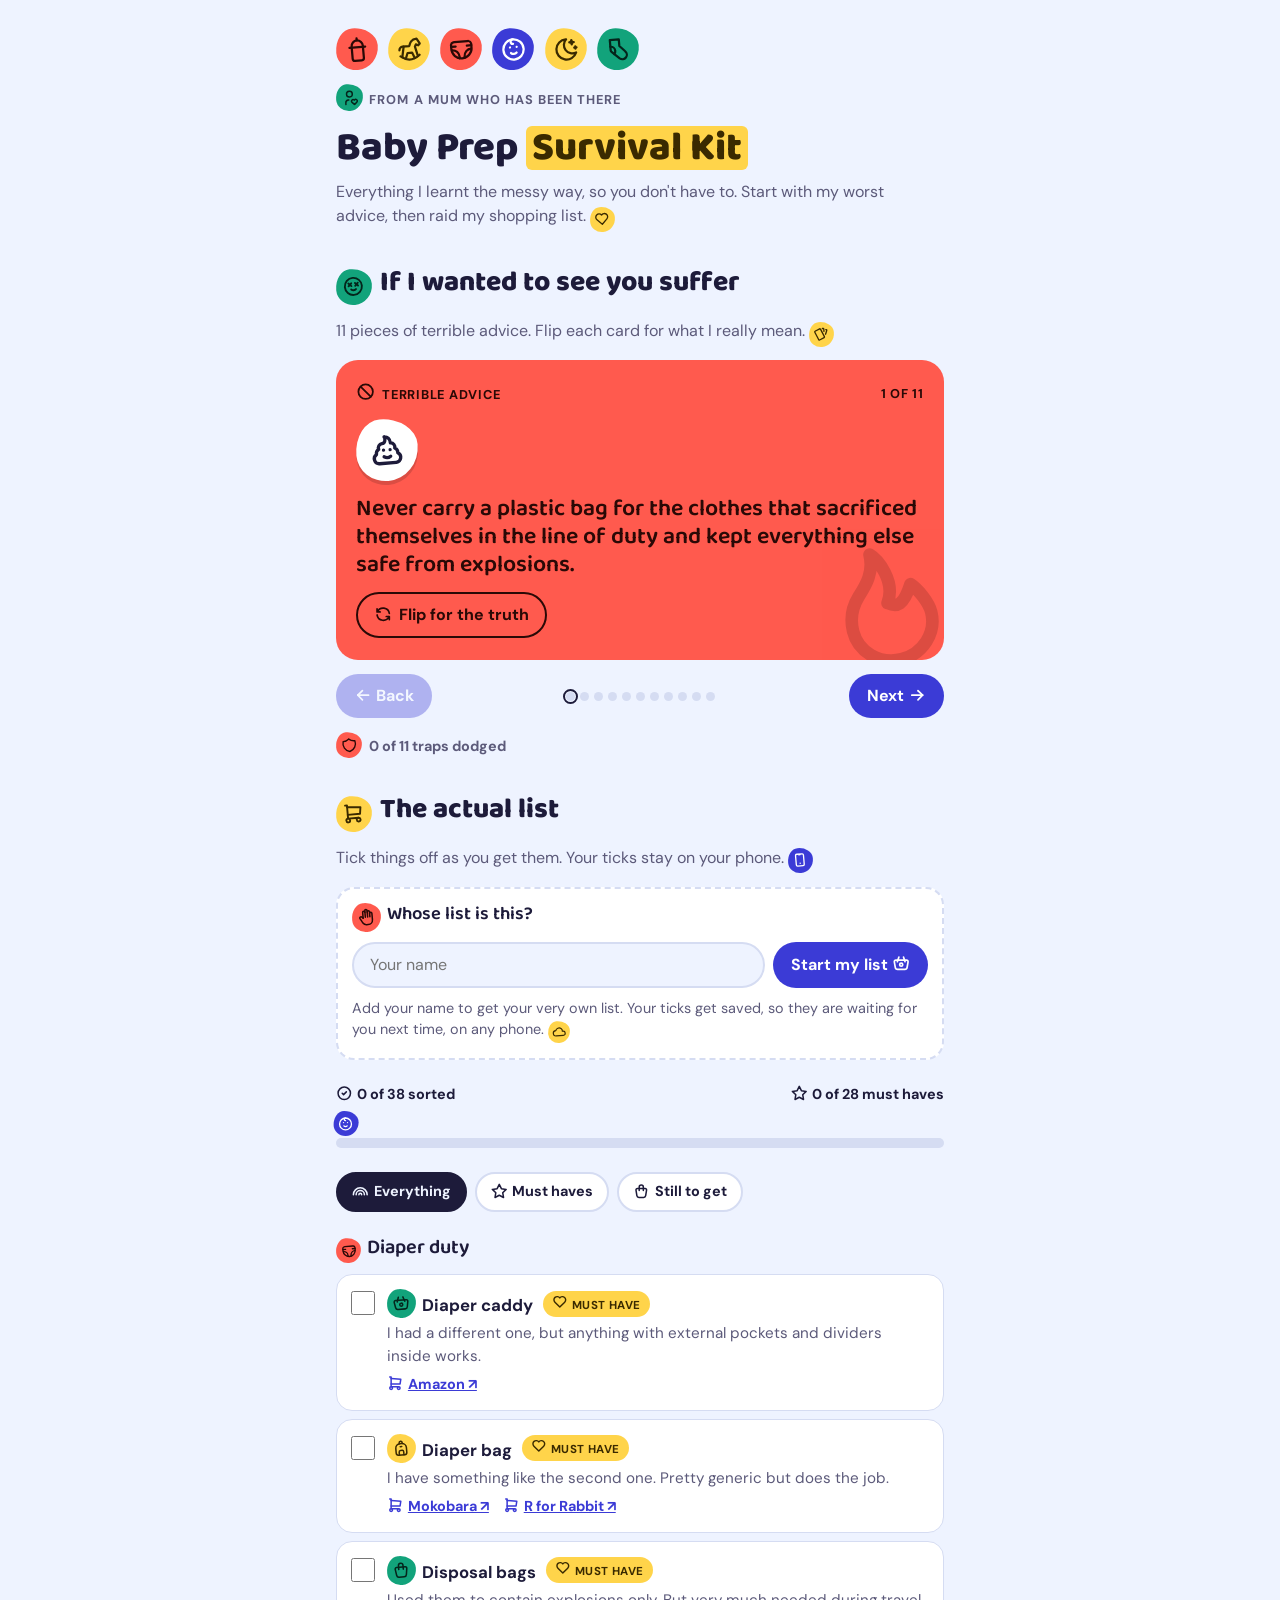
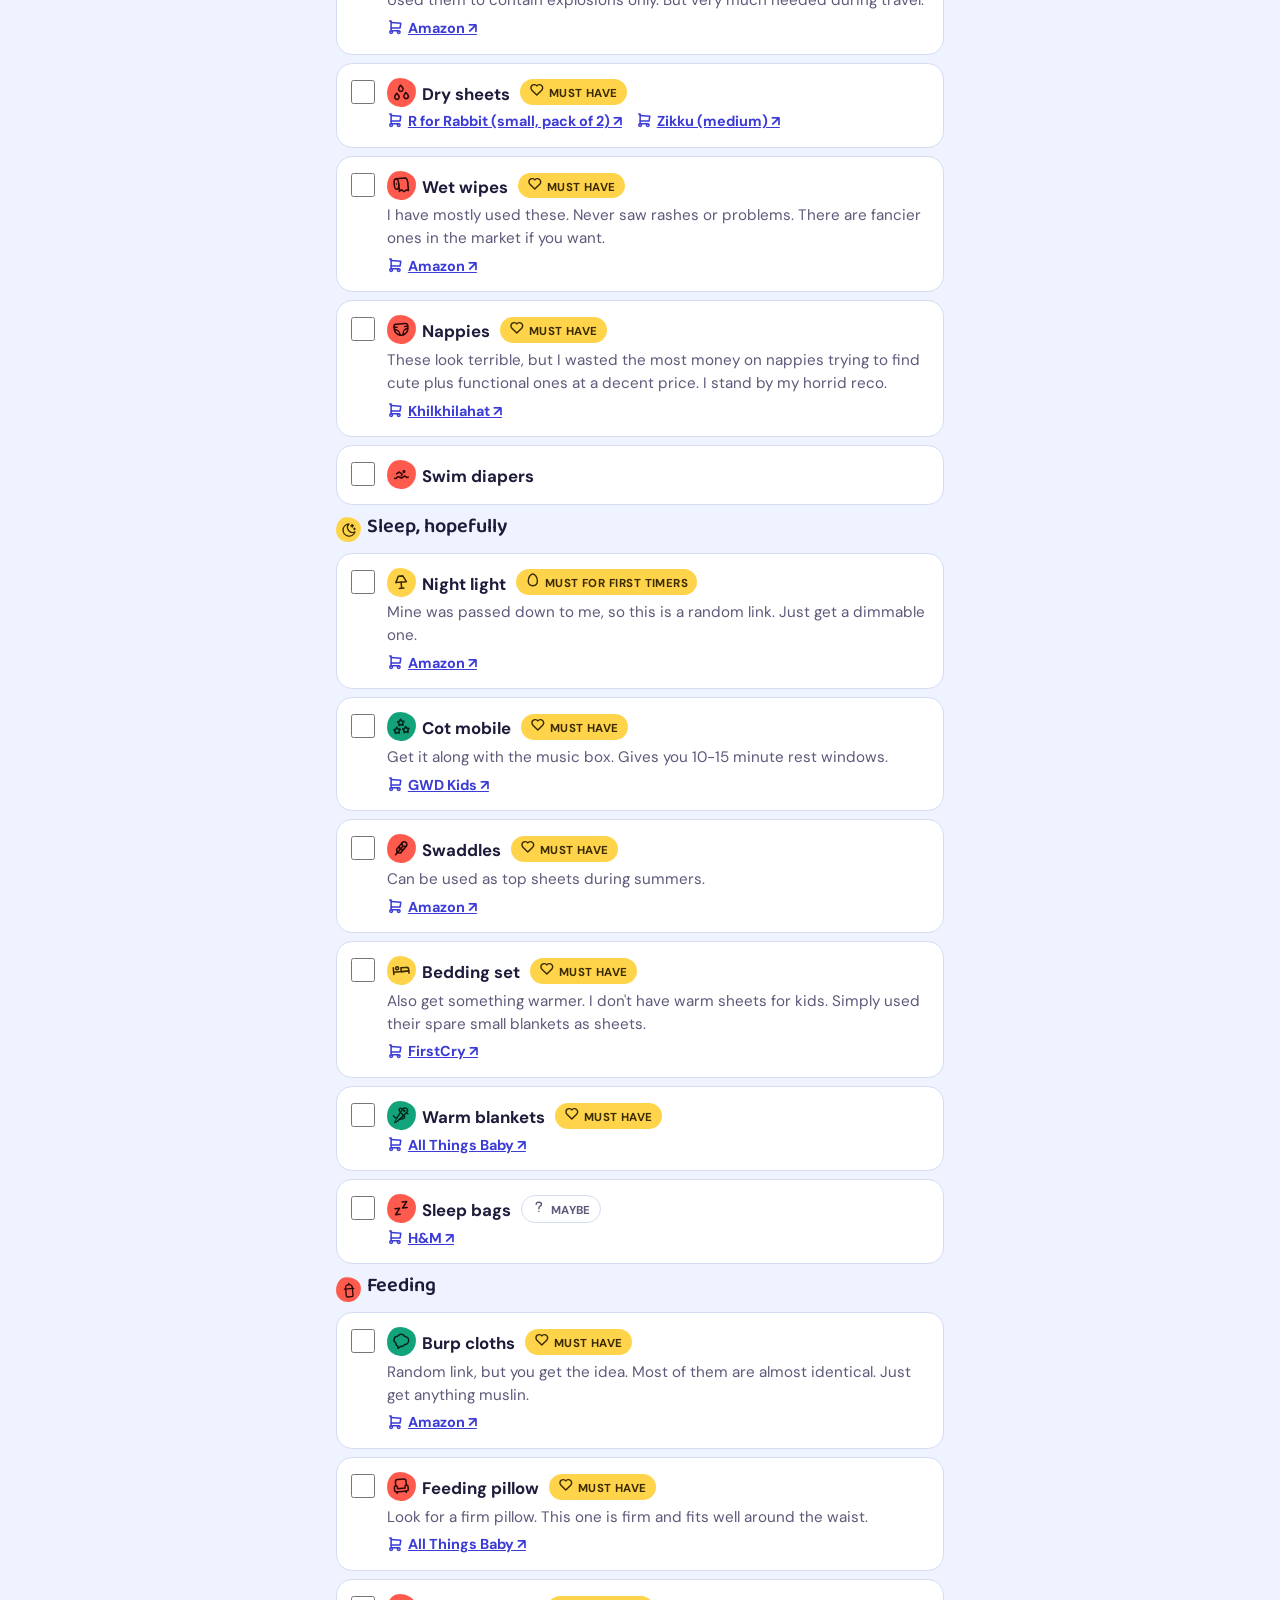
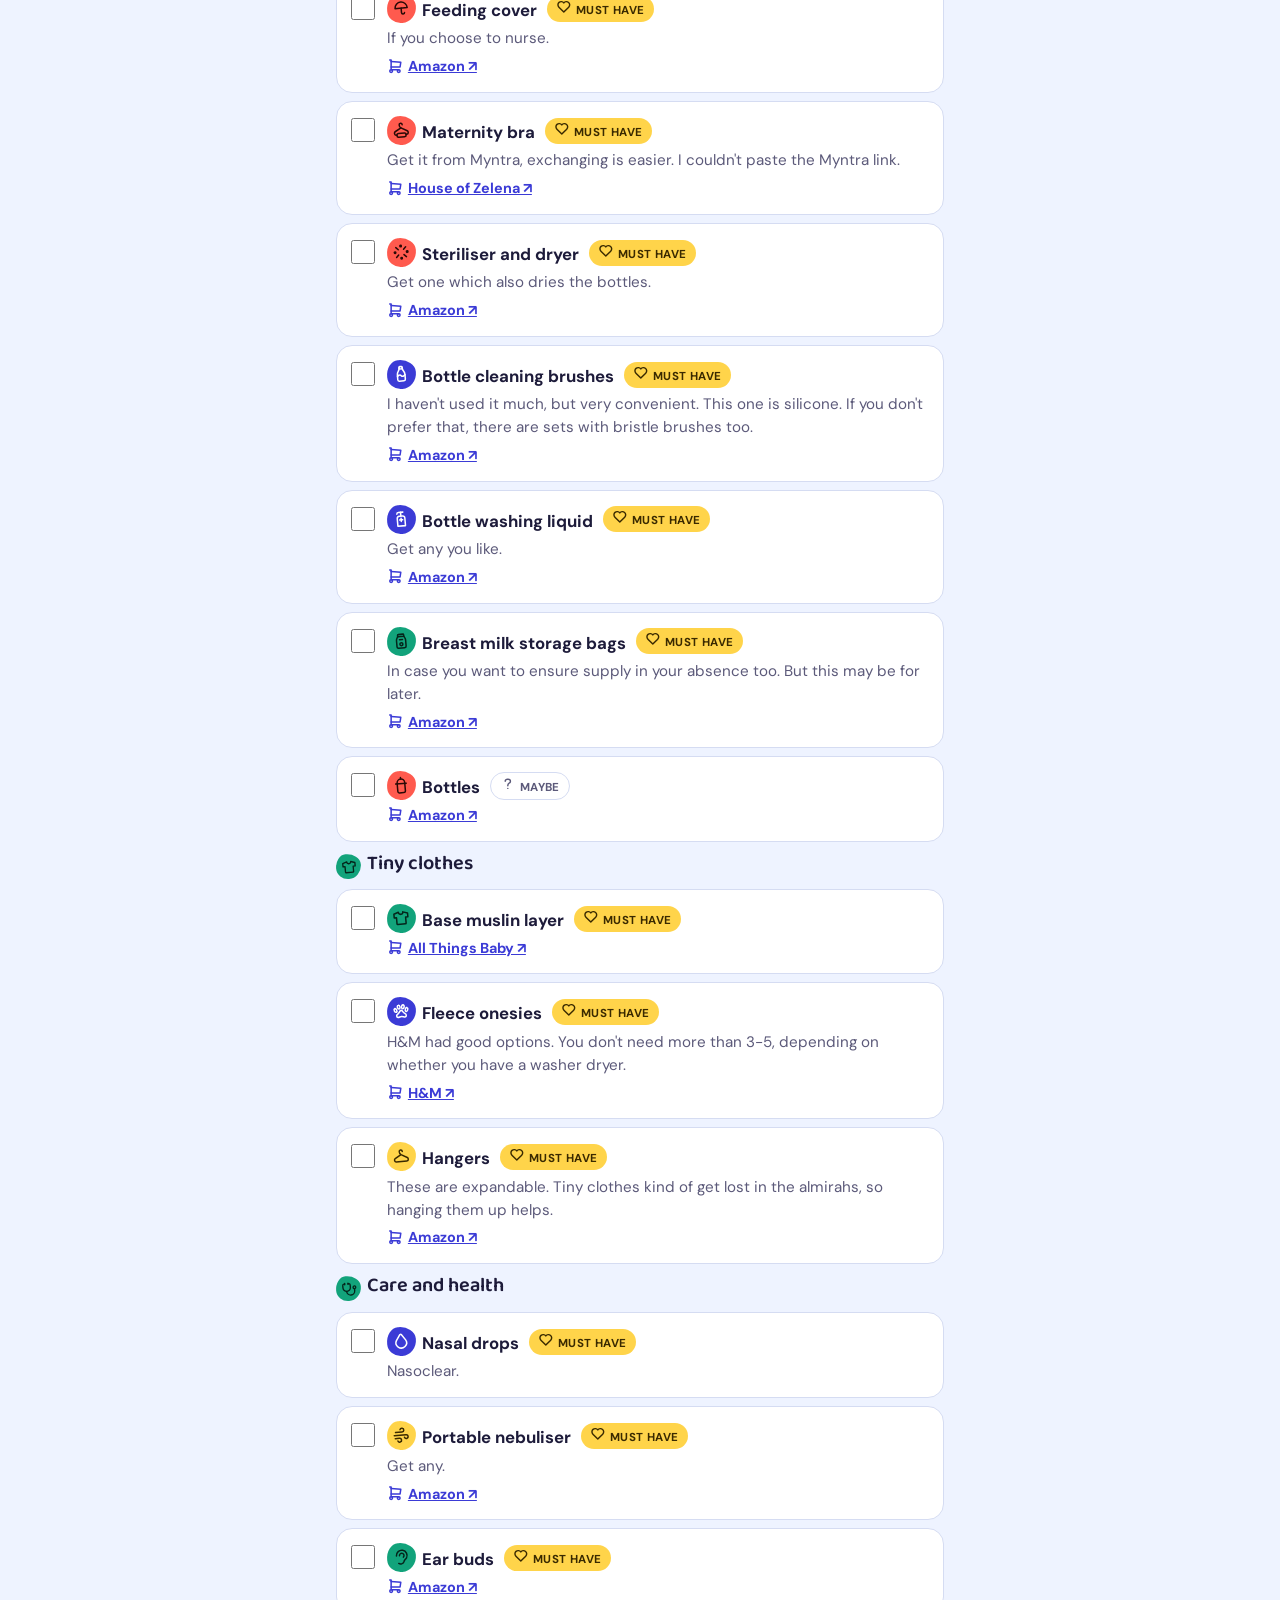
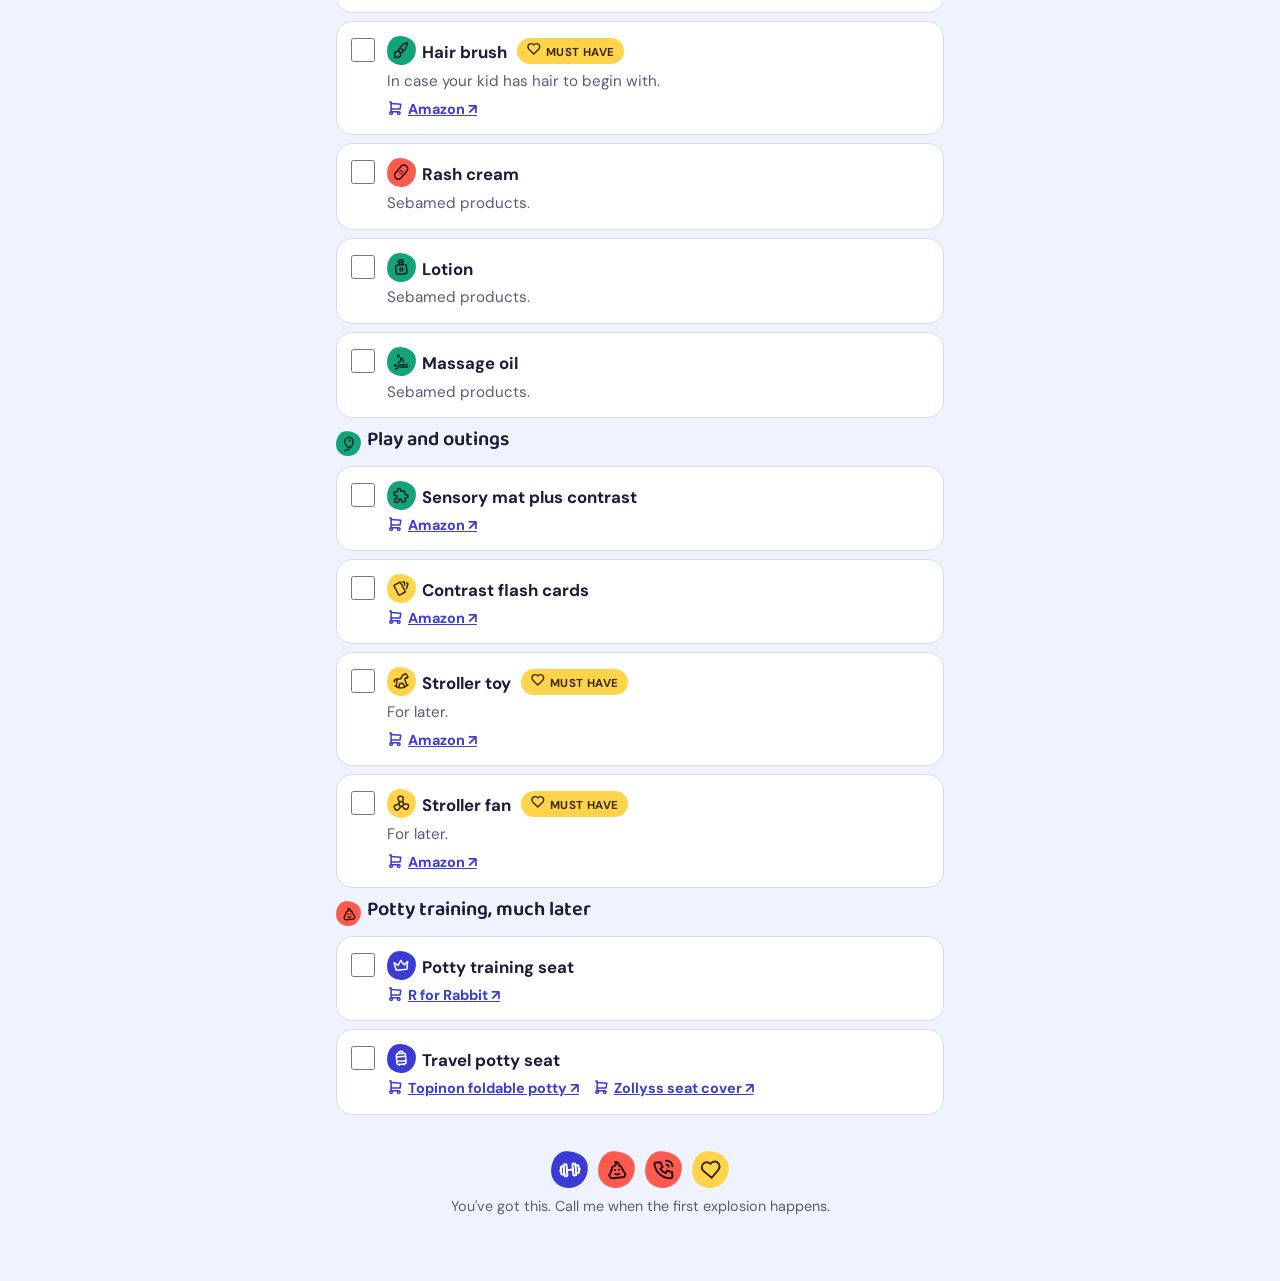
==== baby-prep/index.html @ 48b8cad4 "Baby Prep: swap emoji for small icon stickers Every emoji is now an inline SVG icon (Tabler Icons, M" ====
<!DOCTYPE html>
<html lang="en">
<head>
<!-- Google tag (gtag.js) -->
<script async src="https://www.googletagmanager.com/gtag/js?id=G-K71K5101R8"></script>
<script>
  window.dataLayer = window.dataLayer || [];
  function gtag(){dataLayer.push(arguments);}
  gtag('js', new Date());

  gtag('config', 'G-K71K5101R8');
</script>
<meta charset="utf-8">
<meta name="viewport" content="width=device-width, initial-scale=1">
<title>Baby Prep Survival Kit</title>
<meta name="description" content="Everything a mum learnt the messy way: 11 pieces of terrible advice to flip, and a tickable baby shopping list.">
<meta property="og:title" content="Baby Prep Survival Kit">
<meta property="og:description" content="Start with my worst advice, then raid my shopping list.">
<meta property="og:url" content="https://sauravsood.com/baby-prep/">
<meta property="og:type" content="website">
<link rel="icon" href="data:image/svg+xml,%3Csvg xmlns='http://www.w3.org/2000/svg' viewBox='0 0 32 32'%3E%3Crect width='32' height='32' rx='11' fill='%23FFD44A'/%3E%3Cg transform='translate(4 4)' fill='none' stroke='%233A2A00' stroke-width='2' stroke-linecap='round' stroke-linejoin='round'%3E%3Cpath d='M5 10h14'/%3E%3Cpath d='M12 2v2'/%3E%3Cpath d='M12 4a5 5 0 0 1 5 5v11a2 2 0 0 1 -2 2h-6a2 2 0 0 1 -2 -2v-11a5 5 0 0 1 5 -5'/%3E%3C/g%3E%3C/svg%3E">
<link rel="apple-touch-icon" href="/apple-touch-icon.png">
<link rel="preconnect" href="https://fonts.googleapis.com">
<link rel="preconnect" href="https://fonts.gstatic.com" crossorigin>
<link href="https://fonts.googleapis.com/css2?family=Baloo+2:wght@600;800&family=DM+Sans:wght@400;500;700&display=swap" rel="stylesheet">
<style>
/* Layout idea: one phone-width column. A flip-card deck of bad advice on top, a tickable shopping list below. */
:root{
  --bg:#EEF3FF;
  --surface:#FFFFFF;
  --ink:#1D1B3A;
  --muted:#5C5A7A;
  --line:#D5DCF2;
  --accent:#3B3BD6;      /* links, buttons, progress */
  --accent-ink:#FFFFFF;
  --trap:#FF5A4E;        /* bad-advice side of a card */
  --trap-ink:#2A0906;
  --truth:#12A37B;       /* real-lesson side */
  --truth-ink:#04251B;
  --sun:#FFD44A;         /* must-have chip, highlights */
  --sun-ink:#3A2A00;
  --display:"Baloo 2","Trebuchet MS",system-ui,sans-serif;
  --body:"DM Sans",system-ui,-apple-system,"Segoe UI",sans-serif;
}
@media (prefers-color-scheme: dark){
  :root:not([data-theme="light"]){
    color-scheme:dark;
    --bg:#12122B;--surface:#1D1D40;--ink:#F1F0FF;--muted:#A9A8CC;--line:#34346A;
    --accent:#9C9CFF;--accent-ink:#12122B;
    --trap:#FF7A70;--trap-ink:#2A0906;--truth:#3FD3A8;--truth-ink:#04251B;
    --sun:#FFD44A;--sun-ink:#3A2A00;
  }
}
:root[data-theme="dark"]{
  color-scheme:dark;
  --bg:#12122B;--surface:#1D1D40;--ink:#F1F0FF;--muted:#A9A8CC;--line:#34346A;
  --accent:#9C9CFF;--accent-ink:#12122B;
  --trap:#FF7A70;--trap-ink:#2A0906;--truth:#3FD3A8;--truth-ink:#04251B;
  --sun:#FFD44A;--sun-ink:#3A2A00;
}
*{box-sizing:border-box}
html{-webkit-text-size-adjust:100%}
body{margin:0;background:var(--bg);color:var(--ink);font-family:var(--body);font-size:16px;line-height:1.5;overflow-x:hidden}
main{max-width:640px;margin:0 auto;padding:28px 16px 64px;display:flex;flex-direction:column;gap:36px}
h1,h2,h3{font-family:var(--display);line-height:1.1;margin:0;text-wrap:balance}
h1{font-size:2.5rem;font-weight:800}
h2{font-size:1.75rem;font-weight:800}
h3{font-size:1.25rem;font-weight:600}
p{margin:0}
a{color:var(--accent)}
button{font:inherit;color:inherit;cursor:pointer}
:focus-visible{outline:3px solid var(--accent);outline-offset:2px}

/* Emoji pictures */
.ic{display:inline-grid;place-items:center;width:1.55em;height:1.55em;flex:none;vertical-align:-.38em;border-radius:42% 58% 52% 48%/55% 45% 55% 45%;background:var(--sun);color:var(--sun-ink);transform:rotate(-5deg);text-decoration:none;line-height:1}
.ic[data-t="coral"]{background:var(--trap);color:var(--trap-ink)}
.ic[data-t="mint"]{background:var(--truth);color:var(--truth-ink)}
.ic[data-t="indigo"]{background:var(--accent);color:var(--accent-ink)}
.ic svg{width:64%;height:64%;display:block;fill:none;stroke:currentColor;stroke-width:2;stroke-linecap:round;stroke-linejoin:round}
.ic.plain,.chip .ic,.nav-btn .ic,.card-btn .ic,.card-top .ic,.links .ic,.who-go .ic,.who-status .ic,.who-actions .ic,.progress-row .ic,.filters .ic{background:none;color:inherit;transform:none;width:1.15em;height:1.15em;vertical-align:-.2em;border-radius:0}
.ic.plain svg,.chip .ic svg,.nav-btn .ic svg,.card-btn .ic svg,.card-top .ic svg,.links .ic svg,.who-go .ic svg,.who-status .ic svg,.who-actions .ic svg,.progress-row .ic svg,.filters .ic svg{width:100%;height:100%;stroke-width:2.2}
h2 .ic,h3 .ic{margin-right:.35em;font-size:.82em}

header{display:flex;flex-direction:column;gap:10px}
.parade{display:flex;gap:10px;font-size:1.7rem;margin-bottom:4px}
.parade .ic{animation:bob 2.8s ease-in-out infinite}
.parade .ic:nth-child(2){animation-delay:.25s}
.parade .ic:nth-child(3){animation-delay:.5s}
.parade .ic:nth-child(4){animation-delay:.75s}
.parade .ic:nth-child(5){animation-delay:1s}
.parade .ic:nth-child(6){animation-delay:1.25s}
@keyframes bob{0%,100%{transform:translateY(0) rotate(0)}50%{transform:translateY(-5px) rotate(-6deg)}}
.kicker{font-weight:700;font-size:.8rem;letter-spacing:.08em;text-transform:uppercase;color:var(--muted)}
.kicker .ic{font-size:1.1rem;margin-right:.35em;vertical-align:-2px}
h1 mark{background:var(--sun);color:var(--sun-ink);padding:0 .15em;border-radius:6px;display:inline-block;margin-top:.12em}
.lede{color:var(--muted);max-width:52ch}

section{display:flex;flex-direction:column;gap:14px}
.sub{color:var(--muted)}

/* Deck */
.card{position:relative;overflow:hidden;border-radius:22px;padding:22px 20px;min-height:250px;display:flex;flex-direction:column;gap:14px;justify-content:space-between;background:var(--trap);color:var(--trap-ink);transition:background .25s,transform .25s}
.card.real{background:var(--truth);color:var(--truth-ink)}
.card.flip{transform:rotate(-1.2deg) scale(.98)}
.card-top{display:flex;justify-content:space-between;align-items:center;font-weight:700;font-size:.8rem;letter-spacing:.06em;text-transform:uppercase;position:relative}
.card-top .ic{font-size:1.05rem;margin-right:.4em;vertical-align:-2px}
.card-pic.ic{font-size:2.5rem;align-self:flex-start;background:#fff;color:#1D1B3A;box-shadow:0 4px 0 rgba(0,0,0,.14)}
.card.flip .card-pic{animation:pop .35s ease-out}
@keyframes pop{0%{transform:scale(.6) rotate(-12deg)}70%{transform:scale(1.15) rotate(6deg)}100%{transform:scale(1)}}
.card-bg.ic.plain{position:absolute;right:-14px;bottom:-18px;font-size:7.5rem;opacity:.16;transform:rotate(-14deg);pointer-events:none}
.card-text{font-family:var(--display);font-weight:600;font-size:1.45rem;line-height:1.2;position:relative}
.card-btn{align-self:flex-start;border:2px solid currentColor;background:transparent;border-radius:999px;padding:9px 16px;font-weight:700;position:relative}
.card-btn .ic{margin-right:.4em}
.deck-nav{display:flex;align-items:center;justify-content:space-between;gap:12px}
.nav-btn{border:0;background:var(--accent);color:var(--accent-ink);border-radius:999px;padding:10px 18px;font-weight:700;white-space:nowrap}
.nav-btn .ic{font-size:1rem}
.nav-btn[disabled]{opacity:.35;cursor:default}
.dots{display:flex;gap:5px;flex-wrap:wrap;justify-content:center}
.dots span{width:9px;height:9px;border-radius:50%;background:var(--line)}
.dots span.seen{background:var(--truth)}
.dots span.on{outline:2px solid var(--ink);outline-offset:1px}
.score{font-weight:700;color:var(--muted);font-size:.9rem}
.score .ic{margin-right:.4em;font-size:1.05rem;vertical-align:-2px}

/* List */
.progress{display:flex;flex-direction:column;gap:6px;position:sticky;top:0;background:var(--bg);padding:10px 0;z-index:2}
.progress-row{display:flex;justify-content:space-between;gap:8px;font-weight:700;font-size:.9rem;font-variant-numeric:tabular-nums}
.progress-row .ic{margin-right:.3em}
.track{position:relative;padding-top:27px}
.crawler.ic{position:absolute;top:0;left:0;font-size:1rem;transform:translateX(-50%);transition:left .3s;margin-left:10px}
.bar{height:10px;border-radius:999px;background:var(--line);overflow:hidden}
.bar i{display:block;height:100%;width:0;background:var(--accent);border-radius:999px;transition:width .3s}
.filters{display:flex;gap:8px;flex-wrap:wrap}
.filters button{border:2px solid var(--line);background:var(--surface);border-radius:999px;padding:7px 14px;font-weight:700;font-size:.9rem}
.filters button .ic{margin-right:.35em}
.filters button[aria-pressed="true"]{background:var(--ink);color:var(--bg);border-color:var(--ink)}
.group{display:flex;flex-direction:column;gap:10px;margin-top:10px}
.group[hidden]{display:none}
.items{list-style:none;margin:0;padding:0;display:flex;flex-direction:column;gap:8px}
.item{background:var(--surface);border:1px solid var(--line);border-radius:16px;padding:14px;display:grid;grid-template-columns:auto 1fr;gap:4px 12px;align-items:start}
.item[hidden]{display:none}
.item input{width:24px;height:24px;margin:2px 0 0;accent-color:var(--accent)}
.item-head{display:flex;flex-wrap:wrap;gap:6px 10px;align-items:center}
.item-name{font-weight:700;font-size:1.05rem}
.item-name .ic{margin-right:.35em;font-size:1.15rem;vertical-align:-1px}
.item.done .item-name{text-decoration:line-through;color:var(--muted)}
.item.done .item-name .ic{filter:grayscale(.6);opacity:.7}
.yay{display:none;font-size:1rem}
.item.done .yay{display:inline-grid;animation:pop .35s ease-out}
.chip{font-size:.72rem;font-weight:700;letter-spacing:.04em;text-transform:uppercase;border-radius:999px;padding:3px 9px;white-space:nowrap}
.chip .ic{margin-right:.3em;font-size:.85rem;vertical-align:-1px}
.chip.must{background:var(--sun);color:var(--sun-ink)}
.chip.other{border:1.5px solid var(--line);color:var(--muted)}
.item-body{grid-column:2;display:flex;flex-direction:column;gap:6px}
.note{color:var(--muted);font-size:.95rem}
.links{display:flex;flex-wrap:wrap;gap:6px 14px;font-weight:700;font-size:.9rem}
.links .ic{margin-right:.3em;font-size:.9rem}
.empty{color:var(--muted);padding:12px 0;text-align:center}
.empty .ic:first-child{display:grid;font-size:2.4rem;margin:0 auto 8px}
/* Whose list */
.who{background:var(--surface);border:2px dashed var(--line);border-radius:18px;padding:14px;display:flex;flex-direction:column;gap:10px}
.who[hidden],.who form[hidden],.who-me[hidden]{display:none}
.who form{display:flex;flex-direction:column;gap:10px}
.who label{font-family:var(--display);font-weight:600;font-size:1.15rem;line-height:1.2}
.who label .ic,.who-name .ic{margin-right:.35em}
.who-row{display:flex;gap:8px}
.who input{flex:1;min-width:0;font:inherit;font-size:16px;color:var(--ink);background:var(--bg);border:2px solid var(--line);border-radius:999px;padding:9px 16px}
.who-go{border:0;background:var(--accent);color:var(--accent-ink);border-radius:999px;padding:10px 18px;font-weight:700;white-space:nowrap}
.who-hint{color:var(--muted);font-size:.9rem}
.who-me{display:flex;flex-direction:column;gap:8px}
.who-top{display:flex;flex-wrap:wrap;gap:4px 12px;align-items:baseline;justify-content:space-between}
.who-name{font-family:var(--display);font-weight:600;font-size:1.2rem;line-height:1.2;overflow-wrap:anywhere}
.who-status{font-weight:700;font-size:.85rem;color:var(--muted);white-space:nowrap}
.who-actions{display:flex;flex-wrap:wrap;gap:8px}
.who-actions button{border:2px solid var(--line);background:var(--bg);border-radius:999px;padding:7px 14px;font-weight:700;font-size:.9rem}
.who-actions button .ic{margin-right:.35em}
footer{color:var(--muted);font-size:.9rem;text-align:center;display:flex;flex-direction:column;gap:8px;align-items:center}
footer .parade{font-size:1.5rem;margin:0}
@media (prefers-reduced-motion: reduce){.card,.bar i,.crawler{transition:none}.card.flip{transform:none}.parade .ic,.card.flip .card-pic,.item.done .yay{animation:none}}
</style>
</head>
<body>
<main>
  <header>
    <div class="parade" aria-hidden="true"><span class="ic" data-i="baby-bottle" aria-hidden="true"></span><span class="ic" data-i="horse-toy" aria-hidden="true"></span><span class="ic" data-i="diaper" aria-hidden="true"></span><span class="ic" data-i="mood-kid" aria-hidden="true"></span><span class="ic" data-i="moon-stars" aria-hidden="true"></span><span class="ic" data-i="sock" aria-hidden="true"></span></div>
    <p class="kicker"><span class="ic" data-i="user-heart" aria-hidden="true"></span>From a mum who has been there</p>
    <h1>Baby Prep <mark>Survival Kit</mark></h1>
    <p class="lede">Everything I learnt the messy way, so you don't have to. Start with my worst advice, then raid my shopping list. <span class="ic" data-i="heart" aria-hidden="true"></span></p>
  </header>

  <section aria-labelledby="deck-h">
    <h2 id="deck-h"><span class="ic" data-i="mood-crazy-happy" aria-hidden="true"></span>If I wanted to see you suffer</h2>
    <p class="sub">11 pieces of terrible advice. Flip each card for what I really mean. <span class="ic" data-i="cards" aria-hidden="true"></span></p>
    <div class="card" id="card" aria-live="polite">
      <span class="card-bg ic plain" id="card-bg" aria-hidden="true"></span>
      <div class="card-top"><span><span class="ic" id="card-label-e" aria-hidden="true"></span><span id="card-label"></span></span><span id="card-count"></span></div>
      <span class="card-pic ic" id="card-pic" aria-hidden="true"></span>
      <p class="card-text" id="card-text"></p>
      <button class="card-btn" id="flip" type="button"><span class="ic" id="flip-e" aria-hidden="true"></span><span id="flip-t"></span></button>
    </div>
    <div class="deck-nav">
      <button class="nav-btn" id="prev" type="button"><span class="ic" data-i="arrow-left" aria-hidden="true"></span> Back</button>
      <div class="dots" id="dots" aria-hidden="true"></div>
      <button class="nav-btn" id="next" type="button">Next <span class="ic" data-i="arrow-right" aria-hidden="true"></span></button>
    </div>
    <p class="score"><span class="ic" id="score-e" aria-hidden="true"></span><span id="score"></span></p>
  </section>

  <section aria-labelledby="list-h">
    <h2 id="list-h"><span class="ic" data-i="shopping-cart" aria-hidden="true"></span>The actual list</h2>
    <p class="sub">Tick things off as you get them. Your ticks stay on your phone. <span class="ic" data-i="device-mobile" aria-hidden="true"></span></p>
    <div class="who" id="who">
      <form id="who-form">
        <label for="who-input"><span class="ic" data-i="hand-stop" aria-hidden="true"></span>Whose list is this?</label>
        <div class="who-row">
          <input id="who-input" type="text" maxlength="40" autocomplete="given-name" enterkeyhint="go" placeholder="Your name" required>
          <button class="who-go" type="submit">Start my list <span class="ic" data-i="basket" aria-hidden="true"></span></button>
        </div>
        <p class="who-hint">Add your name to get your very own list. Your ticks get saved, so they are waiting for you next time, on any phone. <span class="ic" data-i="cloud" aria-hidden="true"></span></p>
      </form>
      <div class="who-me" id="who-me" hidden>
        <div class="who-top"><span class="who-name"><span class="ic" data-i="basket" aria-hidden="true"></span><span id="who-name"></span></span><span class="who-status" id="who-status" aria-live="polite"></span></div>
        <div class="who-actions">
          <button type="button" id="who-copy"><span class="ic" data-i="link" aria-hidden="true"></span><span id="who-copy-t">Copy my link</span></button>
          <button type="button" id="who-reset"><span class="ic" data-i="user-question" aria-hidden="true"></span><span id="who-reset-t">Not you?</span></button>
        </div>
        <p class="who-hint">Open your link on any phone and your ticks come along. Keep it to yourself: anyone with it can tick your list.</p>
      </div>
    </div>
    <div class="progress">
      <div class="progress-row"><span><span class="ic" data-i="circle-check" aria-hidden="true"></span><span id="prog-text"></span></span><span><span class="ic" data-i="star" aria-hidden="true"></span><span id="prog-must"></span></span></div>
      <div class="track"><span class="crawler ic" id="crawler" aria-hidden="true"></span><div class="bar"><i id="bar"></i></div></div>
    </div>
    <div class="filters" role="group" aria-label="Filter the list">
      <button type="button" data-f="all" aria-pressed="true"><span class="ic" data-i="rainbow" aria-hidden="true"></span>Everything</button>
      <button type="button" data-f="must" aria-pressed="false"><span class="ic" data-i="star" aria-hidden="true"></span>Must haves</button>
      <button type="button" data-f="todo" aria-pressed="false"><span class="ic" data-i="shopping-bag" aria-hidden="true"></span>Still to get</button>
    </div>
    <div id="groups"></div>
    <p class="empty" id="empty" hidden><span class="ic" data-i="sofa" aria-hidden="true"></span>Nothing left here. Go put your feet up. <span class="ic" data-i="confetti" aria-hidden="true"></span></p>
  </section>

  <footer>
    <div class="parade" aria-hidden="true"><span class="ic" data-i="barbell" aria-hidden="true"></span><span class="ic" data-i="poo" aria-hidden="true"></span><span class="ic" data-i="phone-call" aria-hidden="true"></span><span class="ic" data-i="heart" aria-hidden="true"></span></div>
    <p>You've got this. Call me when the first explosion happens.</p>
  </footer>
</main>

<script>
const TRAPS = [
  ["Never carry a plastic bag for the clothes that sacrificed themselves in the line of duty and kept everything else safe from explosions.",
   "Always keep a plastic bag in the diaper bag. Soiled clothes need somewhere to go."],
  ["Never use RO water in the steriliser, nebuliser or steamer. How will you buy new ones if the old ones don't burn out from the salt scales of tap water?",
   "Use RO water in every appliance. Tap water leaves scale and kills them."],
  ["Be super confident: “fatafat change kar dungi/dunga, I don't need a dry sheet.”",
   "Slide a dry sheet under the baby for every change, however quick you think you are."],
  ["For boys: never cover their twinky while changing a diaper. It's not like they can spray upwards into your pretty face. They know they shouldn't.",
   "Changing a boy? Keep him covered. He can spray upwards, and he will."],
  ["Never keep a permanent dry sheet over the cot mattress.",
   "Keep a dry sheet on the cot mattress at all times."],
  ["Switch on the lights at night when the little one cries. They can always tell it's night time from their internal clock.",
   "Keep the lights off for night wake-ups. A dimmable night light is all you need."],
  ["Never buy a wet wipes pack with a hard plastic lid. It's not like your wipes will go dry when the stupid makeshift sticker falls off.",
   "Buy wipes with a hard plastic lid. The sticker flap falls off and the wipes dry out."],
  ["Tell yourself you only need hankies, and a burp cloth isn't needed. It's not like there'll be a white waterfall down the back of your shoulder that no bib can contain.",
   "Hankies and bibs won't cut it. Get proper muslin burp cloths."],
  ["Do not swaddle the baby. They had so, so, so much room inside us. Swaddling will feel like a hug, which they are not used to.",
   "Swaddle. The baby was packed in tight for months, so a swaddle feels like home."],
  ["Do not buy a feeding pillow. We are in our early twenties and our backs can take a gazillion feeding sessions a day. No biggie.",
   "Buy the feeding pillow, and make it a firm one. Your back will thank you."],
  ["Wired bras are absolutely lovely.",
   "Skip the wires. Get proper maternity bras."]
];
/* One picture per card: [bad-advice side, real side] */
const TRAP_PICS = [
  ["poo","shopping-bag"],["salt","droplet"],["sunglasses","bed"],["fountain","eye-off"],["ripple","bed"],["bulb","moon"],
  ["cactus","toilet-paper"],["droplets","bubble"],["hand-stop","heart-handshake"],["mood-sick","armchair"],["mood-sad","thumb-up"]
];

/* Icons: Tabler Icons (MIT licence), https://tabler.io/icons */
const ICONS={"armchair":"<path d=\"M5 11a2 2 0 0 1 2 2v2h10v-2a2 2 0 1 1 4 0v4a2 2 0 0 1 -2 2h-14a2 2 0 0 1 -2 -2v-4a2 2 0 0 1 2 -2\"/> <path d=\"M5 11v-5a3 3 0 0 1 3 -3h8a3 3 0 0 1 3 3v5\"/> <path d=\"M6 19v2\"/> <path d=\"M18 19v2\"/>","arrow-left":"<path d=\"M5 12l14 0\"/> <path d=\"M5 12l6 6\"/> <path d=\"M5 12l6 -6\"/>","arrow-right":"<path d=\"M5 12l14 0\"/> <path d=\"M13 18l6 -6\"/> <path d=\"M13 6l6 6\"/>","baby-bottle":"<path d=\"M5 10h14\"/> <path d=\"M12 2v2\"/> <path d=\"M12 4a5 5 0 0 1 5 5v11a2 2 0 0 1 -2 2h-6a2 2 0 0 1 -2 -2v-11a5 5 0 0 1 5 -5\"/>","baby-carriage":"<path d=\"M6 19a2 2 0 1 0 4 0a2 2 0 1 0 -4 0\"/> <path d=\"M16 19a2 2 0 1 0 4 0a2 2 0 1 0 -4 0\"/> <path d=\"M2 5h2.5l1.632 4.897a6 6 0 0 0 5.693 4.103h2.675a5.5 5.5 0 0 0 0 -11h-.5v6\"/> <path d=\"M6 9h14\"/> <path d=\"M9 17l1 -3\"/> <path d=\"M16 14l1 3\"/>","backpack":"<path d=\"M5 18v-6a6 6 0 0 1 6 -6h2a6 6 0 0 1 6 6v6a3 3 0 0 1 -3 3h-8a3 3 0 0 1 -3 -3\"/> <path d=\"M10 6v-1a2 2 0 1 1 4 0v1\"/> <path d=\"M9 21v-4a2 2 0 0 1 2 -2h2a2 2 0 0 1 2 2v4\"/> <path d=\"M11 10h2\"/>","balloon":"<path d=\"M14 8a2 2 0 0 0 -2 -2\"/> <path d=\"M6 8a6 6 0 1 1 12 0c0 4.97 -2.686 9 -6 9s-6 -4.03 -6 -9\"/> <path d=\"M12 17v1a2 2 0 0 1 -2 2h-3a2 2 0 0 0 -2 2\"/>","ban":"<path d=\"M3 12a9 9 0 1 0 18 0a9 9 0 1 0 -18 0\"/> <path d=\"M5.7 5.7l12.6 12.6\"/>","bandage":"<path d=\"M14 12l0 .01\"/> <path d=\"M10 12l0 .01\"/> <path d=\"M12 10l0 .01\"/> <path d=\"M12 14l0 .01\"/> <path d=\"M4.5 12.5l8 -8a4.94 4.94 0 0 1 7 7l-8 8a4.94 4.94 0 0 1 -7 -7\"/>","barbell":"<path d=\"M2 12h1\"/> <path d=\"M6 8h-2a1 1 0 0 0 -1 1v6a1 1 0 0 0 1 1h2\"/> <path d=\"M6 7v10a1 1 0 0 0 1 1h1a1 1 0 0 0 1 -1v-10a1 1 0 0 0 -1 -1h-1a1 1 0 0 0 -1 1\"/> <path d=\"M9 12h6\"/> <path d=\"M15 7v10a1 1 0 0 0 1 1h1a1 1 0 0 0 1 -1v-10a1 1 0 0 0 -1 -1h-1a1 1 0 0 0 -1 1\"/> <path d=\"M18 8h2a1 1 0 0 1 1 1v6a1 1 0 0 1 -1 1h-2\"/> <path d=\"M22 12h-1\"/>","basket":"<path d=\"M10 14a2 2 0 1 0 4 0a2 2 0 0 0 -4 0\"/> <path d=\"M5.001 8h13.999a2 2 0 0 1 1.977 2.304l-1.255 7.152a3 3 0 0 1 -2.966 2.544h-9.512a3 3 0 0 1 -2.965 -2.544l-1.255 -7.152a2 2 0 0 1 1.977 -2.304\"/> <path d=\"M17 10l-2 -6\"/> <path d=\"M7 10l2 -6\"/>","bed":"<path d=\"M5 9a2 2 0 1 0 4 0a2 2 0 1 0 -4 0\"/> <path d=\"M22 17v-3h-20\"/> <path d=\"M2 8v9\"/> <path d=\"M12 14h10v-2a3 3 0 0 0 -3 -3h-7v5\"/>","bottle":"<path d=\"M10 5h4v-2a1 1 0 0 0 -1 -1h-2a1 1 0 0 0 -1 1v2\"/> <path d=\"M14 3.5c0 1.626 .507 3.212 1.45 4.537l.05 .07a8.093 8.093 0 0 1 1.5 4.694v6.199a2 2 0 0 1 -2 2h-6a2 2 0 0 1 -2 -2v-6.2c0 -1.682 .524 -3.322 1.5 -4.693l.05 -.07a7.823 7.823 0 0 0 1.45 -4.537\"/> <path d=\"M7 14.803a2.4 2.4 0 0 0 1 -.803a2.4 2.4 0 0 1 2 -1a2.4 2.4 0 0 1 2 1a2.4 2.4 0 0 0 2 1a2.4 2.4 0 0 0 2 -1a2.4 2.4 0 0 1 1 -.805\"/>","brush":"<path d=\"M3 21v-4a4 4 0 1 1 4 4h-4\"/> <path d=\"M21 3a16 16 0 0 0 -12.8 10.2\"/> <path d=\"M21 3a16 16 0 0 1 -10.2 12.8\"/> <path d=\"M10.6 9a9 9 0 0 1 4.4 4.4\"/>","bubble":"<path d=\"M12.4 3a5.34 5.34 0 0 1 4.906 3.239a5.333 5.333 0 0 1 -1.195 10.6a4.26 4.26 0 0 1 -5.28 1.863l-3.831 2.298v-3.134a2.668 2.668 0 0 1 -1.795 -3.773a4.8 4.8 0 0 1 2.908 -8.933a5.33 5.33 0 0 1 4.287 -2.16\"/>","bulb":"<path d=\"M3 12h1m8 -9v1m8 8h1m-15.4 -6.4l.7 .7m12.1 -.7l-.7 .7\"/> <path d=\"M9 16a5 5 0 1 1 6 0a3.5 3.5 0 0 0 -1 3a2 2 0 0 1 -4 0a3.5 3.5 0 0 0 -1 -3\"/> <path d=\"M9.7 17l4.6 0\"/>","cactus":"<path d=\"M6 9v1a3 3 0 0 0 3 3h1\"/> <path d=\"M18 8v5a3 3 0 0 1 -3 3h-1\"/> <path d=\"M10 21v-16a2 2 0 1 1 4 0v16\"/> <path d=\"M7 21h10\"/>","cards":"<path d=\"M3.604 7.197l7.138 -3.109a.96 .96 0 0 1 1.27 .527l4.924 11.902a1 1 0 0 1 -.514 1.304l-7.137 3.109a.96 .96 0 0 1 -1.271 -.527l-4.924 -11.903a1 1 0 0 1 .514 -1.304l0 .001\"/> <path d=\"M15 4h1a1 1 0 0 1 1 1v3.5\"/> <path d=\"M20 6c.264 .112 .52 .217 .768 .315a1 1 0 0 1 .53 1.311l-2.298 5.374\"/>","circle-check":"<path d=\"M3 12a9 9 0 1 0 18 0a9 9 0 1 0 -18 0\"/> <path d=\"M9 12l2 2l4 -4\"/>","cloud":"<path d=\"M6.657 18c-2.572 0 -4.657 -2.007 -4.657 -4.483c0 -2.475 2.085 -4.482 4.657 -4.482c.393 -1.762 1.794 -3.2 3.675 -3.773c1.88 -.572 3.956 -.193 5.444 1c1.488 1.19 2.162 3.007 1.77 4.769h.99c1.913 0 3.464 1.56 3.464 3.486c0 1.927 -1.551 3.487 -3.465 3.487h-11.878\"/>","cloud-check":"<path d=\"M11 18.004h-4.343c-2.572 -.004 -4.657 -2.011 -4.657 -4.487c0 -2.475 2.085 -4.482 4.657 -4.482c.393 -1.762 1.794 -3.2 3.675 -3.773c1.88 -.572 3.956 -.193 5.444 1c1.488 1.19 2.162 3.007 1.77 4.769h.99c1.388 0 2.585 .82 3.138 2.007\"/> <path d=\"M15 19l2 2l4 -4\"/>","confetti":"<path d=\"M4 5h2\"/> <path d=\"M5 4v2\"/> <path d=\"M11.5 4l-.5 2\"/> <path d=\"M18 5h2\"/> <path d=\"M19 4v2\"/> <path d=\"M15 9l-1 1\"/> <path d=\"M18 13l2 -.5\"/> <path d=\"M18 19h2\"/> <path d=\"M19 18v2\"/> <path d=\"M14 16.518l-6.518 -6.518l-4.39 9.58a1 1 0 0 0 1.329 1.329l9.579 -4.39\"/>","crown":"<path d=\"M12 6l4 6l5 -4l-2 10h-14l-2 -10l5 4l4 -6\"/>","device-mobile":"<path d=\"M6 5a2 2 0 0 1 2 -2h8a2 2 0 0 1 2 2v14a2 2 0 0 1 -2 2h-8a2 2 0 0 1 -2 -2v-14\"/> <path d=\"M11 4h2\"/> <path d=\"M12 17v.01\"/>","diaper":"<path d=\"M3 8.323c0 -.579 0 -.868 .044 -1.11a2.7 2.7 0 0 1 2.17 -2.169c.239 -.044 .529 -.044 1.109 -.044h11.353c.579 0 .868 0 1.11 .044a2.7 2.7 0 0 1 2.169 2.17c.044 .24 .044 .53 .044 1.11v2.676a9 9 0 0 1 -18 0l.001 -2.677\"/> <path d=\"M17 9h4\"/> <path d=\"M3 9h4\"/> <path d=\"M14.25 19.7v-1.4a6.3 6.3 0 0 1 6.3 -6.3\"/> <path d=\"M9.75 19.7v-1.4a6.3 6.3 0 0 0 -6.3 -6.3\"/>","droplet":"<path d=\"M7.502 19.423c2.602 2.105 6.395 2.105 8.996 0c2.602 -2.105 3.262 -5.708 1.566 -8.546l-4.89 -7.26c-.42 -.625 -1.287 -.803 -1.936 -.397a1.376 1.376 0 0 0 -.41 .397l-4.893 7.26c-1.695 2.838 -1.035 6.441 1.567 8.546\"/>","droplets":"<path d=\"M4.072 20.3a2.999 2.999 0 0 0 3.856 0a3.002 3.002 0 0 0 .67 -3.798l-2.095 -3.227a.6 .6 0 0 0 -1.005 0l-2.098 3.227a3.003 3.003 0 0 0 .671 3.798\"/> <path d=\"M16.072 20.3a2.999 2.999 0 0 0 3.856 0a3.002 3.002 0 0 0 .67 -3.798l-2.095 -3.227a.6 .6 0 0 0 -1.005 0l-2.098 3.227a3.003 3.003 0 0 0 .671 3.798\"/> <path d=\"M10.072 10.3a2.999 2.999 0 0 0 3.856 0a3.002 3.002 0 0 0 .67 -3.798l-2.095 -3.227a.6 .6 0 0 0 -1.005 0l-2.098 3.227a3.003 3.003 0 0 0 .671 3.798l.001 0\"/>","ear":"<path d=\"M6 10a7 7 0 1 1 13 3.6a10 10 0 0 1 -2 2a8 8 0 0 0 -2 3a4.5 4.5 0 0 1 -6.8 1.4\"/> <path d=\"M10 10a3 3 0 1 1 5 2.2\"/>","egg":"<path d=\"M19 14.083c0 4.154 -2.966 6.74 -7 6.917c-4.2 0 -7 -2.763 -7 -6.917c0 -5.538 3.5 -11.09 7 -11.083c3.5 .007 7 5.545 7 11.083\"/>","eye-off":"<path d=\"M10.585 10.587a2 2 0 0 0 2.829 2.828\"/> <path d=\"M16.681 16.673a8.717 8.717 0 0 1 -4.681 1.327c-3.6 0 -6.6 -2 -9 -6c1.272 -2.12 2.712 -3.678 4.32 -4.674m2.86 -1.146a9.055 9.055 0 0 1 1.82 -.18c3.6 0 6.6 2 9 6c-.666 1.11 -1.379 2.067 -2.138 2.87\"/> <path d=\"M3 3l18 18\"/>","feather":"<path d=\"M4 20l10 -10m0 -5v5h5m-9 -1v5h5m-9 -1v5h5m-5 -5l4 -4l4 -4\"/> <path d=\"M19 10c.638 -.636 1 -1.515 1 -2.486a3.515 3.515 0 0 0 -3.517 -3.514c-.97 0 -1.847 .367 -2.483 1m-3 13l4 -4l4 -4\"/>","flame":"<path d=\"M12 10.941c2.333 -3.308 .167 -7.823 -1 -8.941c0 3.395 -2.235 5.299 -3.667 6.706c-1.43 1.408 -2.333 3.294 -2.333 5.588c0 3.704 3.134 6.706 7 6.706c3.866 0 7 -3.002 7 -6.706c0 -1.712 -1.232 -4.403 -2.333 -5.588c-2.084 3.353 -3.257 3.353 -4.667 2.235\"/>","fountain":"<path d=\"M9 16v-5a2 2 0 1 0 -4 0\"/> <path d=\"M15 16v-5a2 2 0 1 1 4 0\"/> <path d=\"M12 16v-10a3 3 0 0 1 6 0\"/> <path d=\"M6 6a3 3 0 0 1 6 0\"/> <path d=\"M3 16h18v2a3 3 0 0 1 -3 3h-12a3 3 0 0 1 -3 -3v-2\"/>","hand-sanitizer":"<path d=\"M7 21h10v-10a3 3 0 0 0 -3 -3h-4a3 3 0 0 0 -3 3v10\"/> <path d=\"M15 3h-6a2 2 0 0 0 -2 2\"/> <path d=\"M12 3v5\"/> <path d=\"M12 11v4\"/> <path d=\"M10 13h4\"/>","hand-stop":"<path d=\"M8 13v-7.5a1.5 1.5 0 0 1 3 0v6.5\"/> <path d=\"M11 5.5v-2a1.5 1.5 0 1 1 3 0v8.5\"/> <path d=\"M14 5.5a1.5 1.5 0 0 1 3 0v6.5\"/> <path d=\"M17 7.5a1.5 1.5 0 0 1 3 0v8.5a6 6 0 0 1 -6 6h-2h.208a6 6 0 0 1 -5.012 -2.7a69.74 69.74 0 0 1 -.196 -.3c-.312 -.479 -1.407 -2.388 -3.286 -5.728a1.5 1.5 0 0 1 .536 -2.022a1.867 1.867 0 0 1 2.28 .28l1.47 1.47\"/>","hanger":"<path d=\"M14 6a2 2 0 1 0 -4 0c0 1.667 .67 3 2 4h-.008l7.971 4.428a2 2 0 0 1 1.029 1.749v.823a2 2 0 0 1 -2 2h-14a2 2 0 0 1 -2 -2v-.823a2 2 0 0 1 1.029 -1.749l7.971 -4.428\"/>","hanger-2":"<path d=\"M12 9l-7.971 4.428a2 2 0 0 0 -1.029 1.749v.823a2 2 0 0 0 2 2h1\"/> <path d=\"M18 18h1a2 2 0 0 0 2 -2v-.823a2 2 0 0 0 -1.029 -1.749l-7.971 -4.428c-1.457 -.81 -1.993 -2.333 -2 -4a2 2 0 1 1 4 0\"/> <path d=\"M6 18a2 2 0 0 1 2 -2h8a2 2 0 0 1 2 2v1a2 2 0 0 1 -2 2h-8a2 2 0 0 1 -2 -2l0 -1\"/>","heart":"<path d=\"M19.5 12.572l-7.5 7.428l-7.5 -7.428a5 5 0 1 1 7.5 -6.566a5 5 0 1 1 7.5 6.572\"/>","heart-handshake":"<path d=\"M19.5 12.572l-7.5 7.428l-7.5 -7.428a5 5 0 1 1 7.5 -6.566a5 5 0 1 1 7.5 6.572\"/> <path d=\"M12 6l-3.293 3.293a1 1 0 0 0 0 1.414l.543 .543c.69 .69 1.81 .69 2.5 0l1 -1a3.182 3.182 0 0 1 4.5 0l2.25 2.25\"/> <path d=\"M12.5 15.5l2 2\"/> <path d=\"M15 13l2 2\"/>","horse-toy":"<path d=\"M3.5 17.5c5.667 4.667 11.333 4.667 17 0\"/> <path d=\"M19 18.5l-2 -8.5l1 -2l2 1l1.5 -1.5l-2.5 -4.5c-5.052 .218 -5.99 3.133 -7 6h-6a3 3 0 0 0 -3 3\"/> <path d=\"M5 18.5l2 -9.5\"/> <path d=\"M8 20l2 -5h4l2 5\"/>","hourglass":"<path d=\"M6.5 7h11\"/> <path d=\"M6.5 17h11\"/> <path d=\"M6 20v-2a6 6 0 1 1 12 0v2a1 1 0 0 1 -1 1h-10a1 1 0 0 1 -1 -1\"/> <path d=\"M6 4v2a6 6 0 1 0 12 0v-2a1 1 0 0 0 -1 -1h-10a1 1 0 0 0 -1 1\"/>","lamp":"<path d=\"M9 20h6\"/> <path d=\"M12 20v-8\"/> <path d=\"M5 12h14l-4 -8h-6l-4 8\"/>","link":"<path d=\"M9 15l6 -6\"/> <path d=\"M11 6l.463 -.536a5 5 0 0 1 7.071 7.072l-.534 .464\"/> <path d=\"M13 18l-.397 .534a5.068 5.068 0 0 1 -7.127 0a4.972 4.972 0 0 1 0 -7.071l.524 -.463\"/>","luggage":"<path d=\"M6 8a2 2 0 0 1 2 -2h8a2 2 0 0 1 2 2v10a2 2 0 0 1 -2 2h-8a2 2 0 0 1 -2 -2l0 -10\"/> <path d=\"M9 6v-1a2 2 0 0 1 2 -2h2a2 2 0 0 1 2 2v1\"/> <path d=\"M6 10h12\"/> <path d=\"M6 16h12\"/> <path d=\"M9 20v1\"/> <path d=\"M15 20v1\"/>","massage":"<path d=\"M3 17a1 1 0 1 0 2 0a1 1 0 1 0 -2 0\"/> <path d=\"M8 5a1 1 0 1 0 2 0a1 1 0 1 0 -2 0\"/> <path d=\"M4 22l4 -2v-3h12\"/> <path d=\"M11 20h9\"/> <path d=\"M8 14l3 -2l1 -4c3 1 3 4 3 6\"/>","milk":"<path d=\"M8 6h8v-2a1 1 0 0 0 -1 -1h-6a1 1 0 0 0 -1 1v2\"/> <path d=\"M16 6l1.094 1.759a6 6 0 0 1 .906 3.17v8.071a2 2 0 0 1 -2 2h-8a2 2 0 0 1 -2 -2v-8.071a6 6 0 0 1 .906 -3.17l1.094 -1.759\"/> <path d=\"M10 16a2 2 0 1 0 4 0a2 2 0 1 0 -4 0\"/> <path d=\"M10 10h4\"/>","mood-crazy-happy":"<path d=\"M3 12a9 9 0 1 0 18 0a9 9 0 1 0 -18 0\"/> <path d=\"M7 8.5l3 3\"/> <path d=\"M7 11.5l3 -3\"/> <path d=\"M14 8.5l3 3\"/> <path d=\"M14 11.5l3 -3\"/> <path d=\"M9.5 15a3.5 3.5 0 0 0 5 0\"/>","mood-kid":"<path d=\"M3 12a9 9 0 1 0 18 0a9 9 0 1 0 -18 0\"/> <path d=\"M9 10l.01 0\"/> <path d=\"M15 10l.01 0\"/> <path d=\"M9.5 15a3.5 3.5 0 0 0 5 0\"/> <path d=\"M12 3a2 2 0 0 0 0 4\"/>","mood-sad":"<path d=\"M3 12a9 9 0 1 0 18 0a9 9 0 1 0 -18 0\"/> <path d=\"M9 10l.01 0\"/> <path d=\"M15 10l.01 0\"/> <path d=\"M9.5 15.25a3.5 3.5 0 0 1 5 0\"/>","mood-sick":"<path d=\"M12 21a9 9 0 1 1 0 -18a9 9 0 0 1 0 18\"/> <path d=\"M9 10h-.01\"/> <path d=\"M15 10h-.01\"/> <path d=\"M8 16l1 -1l1.5 1l1.5 -1l1.5 1l1.5 -1l1 1\"/>","moon":"<path d=\"M12 3c.132 0 .263 0 .393 0a7.5 7.5 0 0 0 7.92 12.446a9 9 0 1 1 -8.313 -12.454l0 .008\"/>","moon-stars":"<path d=\"M12 3c.132 0 .263 0 .393 0a7.5 7.5 0 0 0 7.92 12.446a9 9 0 1 1 -8.313 -12.454l0 .008\"/> <path d=\"M17 4a2 2 0 0 0 2 2a2 2 0 0 0 -2 2a2 2 0 0 0 -2 -2a2 2 0 0 0 2 -2\"/> <path d=\"M19 11h2m-1 -1v2\"/>","needle-thread":"<path d=\"M3 21c-.667 -.667 3.262 -6.236 11.785 -16.709a3.5 3.5 0 1 1 5.078 4.791c-10.575 8.612 -16.196 12.585 -16.863 11.918\"/> <path d=\"M17.5 6.5l-1 1\"/> <path d=\"M17 7c-2.333 -2.667 -3.5 -4 -5 -4s-2 1 -2 2c0 4 8.161 8.406 6 11c-1.056 1.268 -3.363 1.285 -5.75 .808\"/> <path d=\"M5.739 15.425c-1.393 -.565 -3.739 -1.925 -3.739 -3.425\"/> <path d=\"M19.5 9.5l1.5 1.5\"/>","paw":"<path d=\"M14.7 13.5c-1.1 -2 -1.441 -2.5 -2.7 -2.5c-1.259 0 -1.736 .755 -2.836 2.747c-.942 1.703 -2.846 1.845 -3.321 3.291c-.097 .265 -.145 .677 -.143 .962c0 1.176 .787 2 1.8 2c1.259 0 3 -1 4.5 -1s3.241 1 4.5 1c1.013 0 1.8 -.823 1.8 -2c0 -.285 -.049 -.697 -.146 -.962c-.475 -1.451 -2.512 -1.835 -3.454 -3.538\"/> <path d=\"M20.188 8.082a1.039 1.039 0 0 0 -.406 -.082h-.015c-.735 .012 -1.56 .75 -1.993 1.866c-.519 1.335 -.28 2.7 .538 3.052c.129 .055 .267 .082 .406 .082c.739 0 1.575 -.742 2.011 -1.866c.516 -1.335 .273 -2.7 -.54 -3.052l-.001 0\"/> <path d=\"M9.474 9c.055 0 .109 0 .163 -.011c.944 -.128 1.533 -1.346 1.32 -2.722c-.203 -1.297 -1.047 -2.267 -1.932 -2.267c-.055 0 -.109 0 -.163 .011c-.944 .128 -1.533 1.346 -1.32 2.722c.204 1.293 1.048 2.267 1.933 2.267\"/> <path d=\"M16.456 6.733c.214 -1.376 -.375 -2.594 -1.32 -2.722a1.164 1.164 0 0 0 -.162 -.011c-.885 0 -1.728 .97 -1.93 2.267c-.214 1.376 .375 2.594 1.32 2.722c.054 .007 .108 .011 .162 .011c.885 0 1.73 -.974 1.93 -2.267\"/> <path d=\"M5.69 12.918c.816 -.352 1.054 -1.719 .536 -3.052c-.436 -1.124 -1.271 -1.866 -2.009 -1.866c-.14 0 -.277 .027 -.407 .082c-.816 .352 -1.054 1.719 -.536 3.052c.436 1.124 1.271 1.866 2.009 1.866c.14 0 .277 -.027 .407 -.082\"/>","perfume":"<path d=\"M10 6v3\"/> <path d=\"M14 6v3\"/> <path d=\"M5 11a2 2 0 0 1 2 -2h10a2 2 0 0 1 2 2v8a2 2 0 0 1 -2 2h-10a2 2 0 0 1 -2 -2l0 -8\"/> <path d=\"M10 15a2 2 0 1 0 4 0a2 2 0 1 0 -4 0\"/> <path d=\"M9 3h6v3h-6l0 -3\"/>","phone-call":"<path d=\"M5 4h4l2 5l-2.5 1.5a11 11 0 0 0 5 5l1.5 -2.5l5 2v4a2 2 0 0 1 -2 2a16 16 0 0 1 -15 -15a2 2 0 0 1 2 -2\"/> <path d=\"M15 7a2 2 0 0 1 2 2\"/> <path d=\"M15 3a6 6 0 0 1 6 6\"/>","poo":"<path d=\"M10 12h.01\"/> <path d=\"M14 12h.01\"/> <path d=\"M10 16a3.5 3.5 0 0 0 4 0\"/> <path d=\"M11 4c2 0 3.5 1.5 3.5 4l.164 0a2.5 2.5 0 0 1 2.196 3.32a3 3 0 0 1 1.615 3.063a3 3 0 0 1 -1.299 5.607l-.176 0h-10a3 3 0 0 1 -1.474 -5.613a3 3 0 0 1 1.615 -3.062a2.5 2.5 0 0 1 2.195 -3.32l.164 0c1.5 0 2.5 -2 1.5 -4l0 .005\"/>","propeller":"<path d=\"M9 13a3 3 0 1 0 6 0a3 3 0 1 0 -6 0\"/> <path d=\"M14.167 10.5c.722 -1.538 1.156 -3.043 1.303 -4.514c.22 -1.63 -.762 -2.986 -3.47 -2.986s-3.69 1.357 -3.47 2.986c.147 1.471 .581 2.976 1.303 4.514\"/> <path d=\"M13.169 16.751c.97 1.395 2.057 2.523 3.257 3.386c1.3 1 2.967 .833 4.321 -1.512c1.354 -2.345 .67 -3.874 -.85 -4.498c-1.348 -.608 -2.868 -.985 -4.562 -1.128\"/> <path d=\"M8.664 13c-1.693 .143 -3.213 .52 -4.56 1.128c-1.522 .623 -2.206 2.153 -.852 4.498s3.02 2.517 4.321 1.512c1.2 -.863 2.287 -1.991 3.258 -3.386\"/>","puzzle":"<path d=\"M4 7h3a1 1 0 0 0 1 -1v-1a2 2 0 0 1 4 0v1a1 1 0 0 0 1 1h3a1 1 0 0 1 1 1v3a1 1 0 0 0 1 1h1a2 2 0 0 1 0 4h-1a1 1 0 0 0 -1 1v3a1 1 0 0 1 -1 1h-3a1 1 0 0 1 -1 -1v-1a2 2 0 0 0 -4 0v1a1 1 0 0 1 -1 1h-3a1 1 0 0 1 -1 -1v-3a1 1 0 0 1 1 -1h1a2 2 0 0 0 0 -4h-1a1 1 0 0 1 -1 -1v-3a1 1 0 0 1 1 -1\"/>","question-mark":"<path d=\"M8 8a3.5 3 0 0 1 3.5 -3h1a3.5 3 0 0 1 3.5 3a3 3 0 0 1 -2 3a3 4 0 0 0 -2 4\"/> <path d=\"M12 19l0 .01\"/>","rainbow":"<path d=\"M22 17c0 -5.523 -4.477 -10 -10 -10c-5.523 0 -10 4.477 -10 10\"/> <path d=\"M18 17a6 6 0 1 0 -12 0\"/> <path d=\"M14 17a2 2 0 1 0 -4 0\"/>","refresh":"<path d=\"M20 11a8.1 8.1 0 0 0 -15.5 -2m-.5 -4v4h4\"/> <path d=\"M4 13a8.1 8.1 0 0 0 15.5 2m.5 4v-4h-4\"/>","ripple":"<path d=\"M3 7c3 -2 6 -2 9 0s6 2 9 0\"/> <path d=\"M3 17c3 -2 6 -2 9 0s6 2 9 0\"/> <path d=\"M3 12c3 -2 6 -2 9 0s6 2 9 0\"/>","rotate":"<path d=\"M19.95 11a8 8 0 1 0 -.5 4m.5 5v-5h-5\"/>","salt":"<path d=\"M12 13v.01\"/> <path d=\"M10 16v.01\"/> <path d=\"M14 16v.01\"/> <path d=\"M7.5 8h9l-.281 -2.248a2 2 0 0 0 -1.985 -1.752h-4.468a2 2 0 0 0 -1.986 1.752l-.28 2.248\"/> <path d=\"M7.5 8l-1.612 9.671a2 2 0 0 0 1.973 2.329h8.278a2 2 0 0 0 1.973 -2.329l-1.612 -9.671\"/>","shield":"<path d=\"M12 3a12 12 0 0 0 8.5 3a12 12 0 0 1 -8.5 15a12 12 0 0 1 -8.5 -15a12 12 0 0 0 8.5 -3\"/>","shield-check":"<path d=\"M11.46 20.846a12 12 0 0 1 -7.96 -14.846a12 12 0 0 0 8.5 -3a12 12 0 0 0 8.5 3a12 12 0 0 1 -.09 7.06\"/> <path d=\"M15 19l2 2l4 -4\"/>","shirt":"<path d=\"M15 4l6 2v5h-3v8a1 1 0 0 1 -1 1h-10a1 1 0 0 1 -1 -1v-8h-3v-5l6 -2a3 3 0 0 0 6 0\"/>","shopping-bag":"<path d=\"M6.331 8h11.339a2 2 0 0 1 1.977 2.304l-1.255 8.152a3 3 0 0 1 -2.966 2.544h-6.852a3 3 0 0 1 -2.965 -2.544l-1.255 -8.152a2 2 0 0 1 1.977 -2.304\"/> <path d=\"M9 11v-5a3 3 0 0 1 6 0v5\"/>","shopping-cart":"<path d=\"M4 19a2 2 0 1 0 4 0a2 2 0 1 0 -4 0\"/> <path d=\"M15 19a2 2 0 1 0 4 0a2 2 0 1 0 -4 0\"/> <path d=\"M17 17h-11v-14h-2\"/> <path d=\"M6 5l14 1l-1 7h-13\"/>","sock":"<path d=\"M13 3v6l4.798 5.142a4 4 0 0 1 -5.441 5.86l-6.736 -6.41a2 2 0 0 1 -.621 -1.451v-9.141h8\"/> <path d=\"M7.895 15.768c.708 -.721 1.105 -1.677 1.105 -2.768a4 4 0 0 0 -4 -4\"/>","sofa":"<path d=\"M4 11a2 2 0 0 1 2 2v1h12v-1a2 2 0 1 1 4 0v5a1 1 0 0 1 -1 1h-18a1 1 0 0 1 -1 -1v-5a2 2 0 0 1 2 -2\"/> <path d=\"M4 11v-3a3 3 0 0 1 3 -3h10a3 3 0 0 1 3 3v3\"/> <path d=\"M12 5v9\"/>","sparkles":"<path d=\"M16 18a2 2 0 0 1 2 2a2 2 0 0 1 2 -2a2 2 0 0 1 -2 -2a2 2 0 0 1 -2 2m0 -12a2 2 0 0 1 2 2a2 2 0 0 1 2 -2a2 2 0 0 1 -2 -2a2 2 0 0 1 -2 2m-7 12a6 6 0 0 1 6 -6a6 6 0 0 1 -6 -6a6 6 0 0 1 -6 6a6 6 0 0 1 6 6\"/>","star":"<path d=\"M12 17.75l-6.172 3.245l1.179 -6.873l-5 -4.867l6.9 -1l3.086 -6.253l3.086 6.253l6.9 1l-5 4.867l1.179 6.873l-6.158 -3.245\"/>","stars":"<path d=\"M17.8 19.817l-2.172 1.138a.392 .392 0 0 1 -.568 -.41l.415 -2.411l-1.757 -1.707a.389 .389 0 0 1 .217 -.665l2.428 -.352l1.086 -2.193a.392 .392 0 0 1 .702 0l1.086 2.193l2.428 .352a.39 .39 0 0 1 .217 .665l-1.757 1.707l.414 2.41a.39 .39 0 0 1 -.567 .411l-2.172 -1.138\"/> <path d=\"M6.2 19.817l-2.172 1.138a.392 .392 0 0 1 -.568 -.41l.415 -2.411l-1.757 -1.707a.389 .389 0 0 1 .217 -.665l2.428 -.352l1.086 -2.193a.392 .392 0 0 1 .702 0l1.086 2.193l2.428 .352a.39 .39 0 0 1 .217 .665l-1.757 1.707l.414 2.41a.39 .39 0 0 1 -.567 .411l-2.172 -1.138\"/> <path d=\"M12 9.817l-2.172 1.138a.392 .392 0 0 1 -.568 -.41l.415 -2.411l-1.757 -1.707a.389 .389 0 0 1 .217 -.665l2.428 -.352l1.086 -2.193a.392 .392 0 0 1 .702 0l1.086 2.193l2.428 .352a.39 .39 0 0 1 .217 .665l-1.757 1.707l.414 2.41a.39 .39 0 0 1 -.567 .411l-2.172 -1.138\"/>","steam":"<path d=\"M11 4a1 1 0 1 0 2 0a1 1 0 1 0 -2 0\"/> <path d=\"M3 12a1 1 0 1 0 2 0a1 1 0 1 0 -2 0\"/> <path d=\"M19 12a1 1 0 1 0 2 0a1 1 0 1 0 -2 0\"/> <path d=\"M11 20a1 1 0 1 0 2 0a1 1 0 1 0 -2 0\"/> <path d=\"M5.5 5.5l3 3\"/> <path d=\"M15.5 15.5l3 3\"/> <path d=\"M18.5 5.5l-3 3\"/> <path d=\"M8.5 15.5l-3 3\"/>","stethoscope":"<path d=\"M6 4h-1a2 2 0 0 0 -2 2v3.5a5.5 5.5 0 0 0 11 0v-3.5a2 2 0 0 0 -2 -2h-1\"/> <path d=\"M8 15a6 6 0 1 0 12 0v-3\"/> <path d=\"M11 3v2\"/> <path d=\"M6 3v2\"/> <path d=\"M18 10a2 2 0 1 0 4 0a2 2 0 1 0 -4 0\"/>","sunglasses":"<path d=\"M8 4h-2l-3 10\"/> <path d=\"M16 4h2l3 10\"/> <path d=\"M10 16h4\"/> <path d=\"M21 16.5a3.5 3.5 0 0 1 -7 0v-2.5h7v2.5\"/> <path d=\"M10 16.5a3.5 3.5 0 0 1 -7 0v-2.5h7v2.5\"/> <path d=\"M4 14l4.5 4.5\"/> <path d=\"M15 14l4.5 4.5\"/>","swimming":"<path d=\"M15 9a1 1 0 1 0 2 0a1 1 0 1 0 -2 0\"/> <path d=\"M6 11l4 -2l3.5 3l-1.5 2\"/> <path d=\"M3 16.75a2.4 2.4 0 0 0 1 .25a2.4 2.4 0 0 0 2 -1a2.4 2.4 0 0 1 2 -1a2.4 2.4 0 0 1 2 1a2.4 2.4 0 0 0 2 1a2.4 2.4 0 0 0 2 -1a2.4 2.4 0 0 1 2 -1a2.4 2.4 0 0 1 2 1a2.4 2.4 0 0 0 2 1a2.4 2.4 0 0 0 1 -.25\"/>","thumb-up":"<path d=\"M7 11v8a1 1 0 0 1 -1 1h-2a1 1 0 0 1 -1 -1v-7a1 1 0 0 1 1 -1h3a4 4 0 0 0 4 -4v-1a2 2 0 0 1 4 0v5h3a2 2 0 0 1 2 2l-1 5a2 3 0 0 1 -2 2h-7a3 3 0 0 1 -3 -3\"/>","toilet-paper":"<path d=\"M3 10a3 7 0 1 0 6 0a3 7 0 1 0 -6 0\"/> <path d=\"M21 10c0 -3.866 -1.343 -7 -3 -7\"/> <path d=\"M6 3h12\"/> <path d=\"M21 10v10l-3 -1l-3 2l-3 -3l-3 2v-10\"/> <path d=\"M6 10h.01\"/>","trophy":"<path d=\"M8 21l8 0\"/> <path d=\"M12 17l0 4\"/> <path d=\"M7 4l10 0\"/> <path d=\"M17 4v8a5 5 0 0 1 -10 0v-8\"/> <path d=\"M3 9a2 2 0 1 0 4 0a2 2 0 1 0 -4 0\"/> <path d=\"M17 9a2 2 0 1 0 4 0a2 2 0 1 0 -4 0\"/>","umbrella":"<path d=\"M4 12a8 8 0 0 1 16 0l-16 0\"/> <path d=\"M12 12v6a2 2 0 0 0 4 0\"/>","user-heart":"<path d=\"M8 7a4 4 0 1 0 8 0a4 4 0 0 0 -8 0\"/> <path d=\"M6 21v-2a4 4 0 0 1 4 -4h.5\"/> <path d=\"M18 22l3.35 -3.284a2.143 2.143 0 0 0 .005 -3.071a2.242 2.242 0 0 0 -3.129 -.006l-.224 .22l-.223 -.22a2.242 2.242 0 0 0 -3.128 -.006a2.143 2.143 0 0 0 -.006 3.071l3.355 3.296\"/>","user-question":"<path d=\"M8 7a4 4 0 1 0 8 0a4 4 0 0 0 -8 0\"/> <path d=\"M6 21v-2a4 4 0 0 1 4 -4h3.5\"/> <path d=\"M19 22v.01\"/> <path d=\"M19 19a2.003 2.003 0 0 0 .914 -3.782a1.98 1.98 0 0 0 -2.414 .483\"/>","wind":"<path d=\"M5 8h8.5a2.5 2.5 0 1 0 -2.34 -3.24\"/> <path d=\"M3 12h15.5a2.5 2.5 0 1 1 -2.34 3.24\"/> <path d=\"M4 16h5.5a2.5 2.5 0 1 1 -2.34 3.24\"/>","zzz":"<path d=\"M4 12h6l-6 8h6\"/> <path d=\"M14 4h6l-6 8h6\"/>"};

const A="Amazon", ATB="All Things Baby", HM="H&M", RFR="R for Rabbit";
const LIST = [
 {g:"Diaper duty", e:"diaper", items:[
  {n:"Diaper caddy", e:"basket", v:"Yes", c:"I had a different one, but anything with external pockets and dividers inside works.", l:[[A,"https://amzn.in/d/0iTz2nhh"]]},
  {n:"Diaper bag", e:"backpack", v:"Yes", c:"I have something like the second one. Pretty generic but does the job.", l:[["Mokobara","https://amzn.in/d/08Qn3pnB"],[RFR,"https://amzn.in/d/0a2hyYib"]]},
  {n:"Disposal bags", e:"shopping-bag", v:"Yes", c:"Used them to contain explosions only. But very much needed during travel.", l:[[A,"https://amzn.in/d/02j3VbVa"]]},
  {n:"Dry sheets", e:"droplets", v:"Yes", c:"", l:[[RFR+" (small, pack of 2)","https://amzn.in/d/07NNvc0w"],["Zikku (medium)","https://amzn.in/d/0guxYbkk"]]},
  {n:"Wet wipes", e:"toilet-paper", v:"Yes", c:"I have mostly used these. Never saw rashes or problems. There are fancier ones in the market if you want.", l:[[A,"https://amzn.in/d/08V3RfNg"]]},
  {n:"Nappies", e:"diaper", v:"Yes", c:"These look terrible, but I wasted the most money on nappies trying to find cute plus functional ones at a decent price. I stand by my horrid reco.", l:[["Khilkhilahat","https://khilkhilahat.com/collections/nappies"]]},
  {n:"Swim diapers", e:"swimming", v:"", c:"", l:[]}
 ]},
 {g:"Sleep, hopefully", e:"moon-stars", items:[
  {n:"Night light", e:"lamp", v:"Yes for first timers", c:"Mine was passed down to me, so this is a random link. Just get a dimmable one.", l:[[A,"https://amzn.in/d/0dqQdTB1"]]},
  {n:"Cot mobile", e:"stars", v:"Yes", c:"Get it along with the music box. Gives you 10-15 minute rest windows.", l:[["GWD Kids","https://gwdkids.com/collections/felt-cot-mobile-hangings/products/woodland-theme-baby-crib-mobile"]]},
  {n:"Swaddles", e:"feather", v:"Yes", c:"Can be used as top sheets during summers.", l:[[A,"https://amzn.in/d/05Z1ukMA"]]},
  {n:"Bedding set", e:"bed", v:"Yes", c:"Also get something warmer. I don't have warm sheets for kids. Simply used their spare small blankets as sheets.", l:[["FirstCry","https://fclinks.firstcry.com/obZe/n885eqa8"]]},
  {n:"Warm blankets", e:"needle-thread", v:"Yes", c:"", l:[[ATB,"https://allthingsbaby.com/products/pluchi-cable-knit-cotton-knitted-baby-blanket-with-embroidered-heart-faux-fur-back?variant=46762392387810"]]},
  {n:"Sleep bags", e:"zzz", v:"Maybe", c:"", l:[[HM,"https://www2.hm.com/en_in/productpage.1343708004.html"]]}
 ]},
 {g:"Feeding", e:"baby-bottle", items:[
  {n:"Burp cloths", e:"bubble", v:"Yes", c:"Random link, but you get the idea. Most of them are almost identical. Just get anything muslin.", l:[[A,"https://amzn.in/d/06XHY4X5"]]},
  {n:"Feeding pillow", e:"armchair", v:"Yes", c:"Look for a firm pillow. This one is firm and fits well around the waist.", l:[[ATB,"https://allthingsbaby.com/products/aariro-nursing-pillow?variant=44686325580002"]]},
  {n:"Feeding cover", e:"umbrella", v:"Yes", c:"If you choose to nurse.", l:[[A,"https://amzn.in/d/0io10zPt"]]},
  {n:"Maternity bra", e:"hanger-2", v:"Yes", c:"Get it from Myntra, exchanging is easier. I couldn't paste the Myntra link.", l:[["House of Zelena","https://houseofzelena.com/products/sculpt-lift-powermesh-nursing-bra-champagne?variant=48670549213429"]]},
  {n:"Steriliser and dryer", e:"steam", v:"Yes", c:"Get one which also dries the bottles.", l:[[A,"https://amzn.in/d/00u2uyVO"]]},
  {n:"Bottle cleaning brushes", e:"bottle", v:"Yes", c:"I haven't used it much, but very convenient. This one is silicone. If you don't prefer that, there are sets with bristle brushes too.", l:[[A,"https://amzn.in/d/00A8qIRL"]]},
  {n:"Bottle washing liquid", e:"hand-sanitizer", v:"Yes", c:"Get any you like.", l:[[A,"https://amzn.in/d/0ibFDPFx"]]},
  {n:"Breast milk storage bags", e:"milk", v:"Yes", c:"In case you want to ensure supply in your absence too. But this may be for later.", l:[[A,"https://amzn.in/d/09Qzstlm"]]},
  {n:"Bottles", e:"baby-bottle", v:"Maybe", c:"", l:[[A,"https://amzn.in/d/0eWNIbhm"]]}
 ]},
 {g:"Tiny clothes", e:"shirt", items:[
  {n:"Base muslin layer", e:"shirt", v:"Yes", c:"", l:[[ATB,"https://allthingsbaby.com/products/aariro-muslin-jhabla-set-of-3?variant=46901343879394"]]},
  {n:"Fleece onesies", e:"paw", v:"Yes", c:"H&M had good options. You don't need more than 3-5, depending on whether you have a washer dryer.", l:[[HM,"https://www2.hm.com/en_in/productpage.1357861001.html"]]},
  {n:"Hangers", e:"hanger", v:"Yes", c:"These are expandable. Tiny clothes kind of get lost in the almirahs, so hanging them up helps.", l:[[A,"https://amzn.in/d/0iX8Lf0U"]]}
 ]},
 {g:"Care and health", e:"stethoscope", items:[
  {n:"Nasal drops", e:"droplet", v:"Yes", c:"Nasoclear.", l:[]},
  {n:"Portable nebuliser", e:"wind", v:"Yes", c:"Get any.", l:[[A,"https://amzn.in/d/0hbSRQDB"]]},
  {n:"Ear buds", e:"ear", v:"Yes", c:"", l:[[A,"https://amzn.in/d/0b1JV3pw"]]},
  {n:"Hair brush", e:"brush", v:"Yes", c:"In case your kid has hair to begin with.", l:[[A,"https://amzn.in/d/04DDDQik"]]},
  {n:"Rash cream", e:"bandage", v:"", c:"Sebamed products.", l:[]},
  {n:"Lotion", e:"perfume", v:"", c:"Sebamed products.", l:[]},
  {n:"Massage oil", e:"massage", v:"", c:"Sebamed products.", l:[]}
 ]},
 {g:"Play and outings", e:"balloon", items:[
  {n:"Sensory mat plus contrast", e:"puzzle", v:"", c:"", l:[[A,"https://amzn.in/d/0fTTgiMX"]]},
  {n:"Contrast flash cards", e:"cards", v:"", c:"", l:[[A,"https://amzn.in/d/06hHI1pW"]]},
  {n:"Stroller toy", e:"horse-toy", v:"Yes", c:"For later.", l:[[A,"https://amzn.in/d/02B8Sy3E"]]},
  {n:"Stroller fan", e:"propeller", v:"Yes", c:"For later.", l:[[A,"https://amzn.in/d/0g79Qs7L"]]}
 ]},
 {g:"Potty training, much later", e:"poo", items:[
  {n:"Potty training seat", e:"crown", v:"", c:"", l:[[RFR,"https://rforrabbit.com/collections/baby-potty-seats/products/regal-potty-training-seat-for-baby"]]},
  {n:"Travel potty seat", e:"luggage", v:"", c:"", l:[["Topinon foldable potty","https://amzn.in/d/02NdYwek"],["Zollyss seat cover","https://amzn.in/d/0iiqlrOS"]]}
 ]}
];

/* ---------- storage (per phone, optional) ---------- */
const KEY="babyprep-v1";
let state={got:{},seen:{}};
try{const s=JSON.parse(localStorage.getItem(KEY)||"null");if(s&&s.got&&s.seen)state=s;}catch(e){}
function save(){state.t=Date.now();try{localStorage.setItem(KEY,JSON.stringify(state));}catch(e){}if(typeof queuePush==="function")queuePush();}
const $=id=>document.getElementById(id);
/* ---------- little icon stickers ---------- */
const TONES=["sun","coral","mint","indigo"];
function setIcon(el,name){
  if(el.dataset.i===name&&el.firstChild)return;
  el.dataset.i=name;
  let h=0;for(const c of name)h=(h*31+c.charCodeAt(0))%997;
  el.dataset.t=TONES[h%TONES.length];
  el.innerHTML='<svg viewBox="0 0 24 24" focusable="false">'+(ICONS[name]||"")+'</svg>';
}
function emo(name,cls){const s=document.createElement("span");s.className="ic"+(cls?" "+cls:"");s.setAttribute("aria-hidden","true");setIcon(s,name);return s;}
document.querySelectorAll(".ic[data-i]").forEach(el=>{const n=el.dataset.i;delete el.dataset.i;setIcon(el,n);});

/* ---------- deck ---------- */
let idx=0, real=false;
const dots=$("dots");
TRAPS.forEach(()=>dots.appendChild(document.createElement("span")));
function renderCard(){
  const c=$("card");
  c.classList.toggle("real",real);
  setIcon($("card-label-e"),real?"circle-check":"ban");
  $("card-label").textContent=real?"What I really mean":"Terrible advice";
  $("card-count").textContent=(idx+1)+" of "+TRAPS.length;
  const pic=TRAP_PICS[idx][real?1:0];
  setIcon($("card-pic"),pic);
  setIcon($("card-bg"),real?"heart":"flame");
  $("card-text").textContent=TRAPS[idx][real?1:0];
  setIcon($("flip-e"),real?"rotate":"refresh");
  $("flip-t").textContent=real?"Show the bad advice again":"Flip for the truth";
  $("prev").disabled=idx===0;
  $("next").disabled=idx===TRAPS.length-1;
  [...dots.children].forEach((d,i)=>{d.classList.toggle("on",i===idx);d.classList.toggle("seen",!!state.seen[i]);});
  const n=Object.keys(state.seen).length;
  setIcon($("score-e"),n===TRAPS.length?"trophy":n>=6?"shield-check":"shield");
  $("score").textContent=n===TRAPS.length?"All 11 traps dodged. You are officially harder to prank than a newborn.":n+" of "+TRAPS.length+" traps dodged";
}
$("flip").addEventListener("click",()=>{
  real=!real; if(real){state.seen[idx]=1;save();}
  const c=$("card");c.classList.add("flip");setTimeout(()=>c.classList.remove("flip"),180);
  renderCard();
});
$("prev").addEventListener("click",()=>{if(idx>0){idx--;real=false;renderCard();}});
$("next").addEventListener("click",()=>{if(idx<TRAPS.length-1){idx++;real=false;renderCard();}});
renderCard();

/* ---------- list ---------- */
let filter="all";
const groups=$("groups");
const isMust=v=>/^yes/i.test(v);
LIST.forEach((grp,gi)=>{
  const wrap=document.createElement("div");wrap.className="group";
  const h=document.createElement("h3");h.appendChild(emo(grp.e));h.appendChild(document.createTextNode(grp.g));wrap.appendChild(h);
  const ul=document.createElement("ul");ul.className="items";
  grp.items.forEach((it,ii)=>{
    const id="i"+gi+"-"+ii;
    const li=document.createElement("li");li.className="item";li.dataset.id=id;li.dataset.must=isMust(it.v)?"1":"";
    const cb=document.createElement("input");cb.type="checkbox";cb.id=id;cb.checked=!!state.got[id];
    cb.addEventListener("change",()=>{if(cb.checked)state.got[id]=1;else delete state.got[id];save();refresh();});
    const head=document.createElement("label");head.className="item-head";head.htmlFor=id;
    const nm=document.createElement("span");nm.className="item-name";nm.appendChild(emo(it.e));nm.appendChild(document.createTextNode(it.n));head.appendChild(nm);
    if(it.v){const ch=document.createElement("span");
      if(it.v==="Yes"){ch.className="chip must";ch.appendChild(emo("heart"));ch.appendChild(document.createTextNode("Must have"));}
      else if(isMust(it.v)){ch.className="chip must";ch.appendChild(emo("egg"));ch.appendChild(document.createTextNode("Must for first timers"));}
      else{ch.className="chip other";ch.appendChild(emo("question-mark"));ch.appendChild(document.createTextNode(it.v));}
      head.appendChild(ch);}
    head.appendChild(emo("sparkles","yay plain"));
    li.appendChild(cb);li.appendChild(head);
    if(it.c||it.l.length){
      const body=document.createElement("div");body.className="item-body";
      if(it.c){const p=document.createElement("p");p.className="note";p.textContent=it.c;body.appendChild(p);}
      if(it.l.length){const d=document.createElement("div");d.className="links";
        it.l.forEach(([t,u])=>{const a=document.createElement("a");a.href=u;a.target="_blank";a.rel="noopener";a.appendChild(emo("shopping-cart"));a.appendChild(document.createTextNode(t+" ↗"));d.appendChild(a);});
        body.appendChild(d);}
      li.appendChild(body);
    }
    ul.appendChild(li);
  });
  wrap.appendChild(ul);groups.appendChild(wrap);
});
function refresh(){
  const all=[...document.querySelectorAll(".item")];
  let got=0,must=0,mustGot=0,shown=0;
  all.forEach(li=>{
    const done=!!state.got[li.dataset.id];
    li.classList.toggle("done",done);
    if(done)got++;
    if(li.dataset.must){must++;if(done)mustGot++;}
    const show=filter==="all"||(filter==="must"&&li.dataset.must)||(filter==="todo"&&!done);
    li.hidden=!show;if(show)shown++;
  });
  document.querySelectorAll(".group").forEach(g=>{g.hidden=!g.querySelector(".item:not([hidden])");});
  $("empty").hidden=shown>0;
  $("prog-text").textContent=got+" of "+all.length+" sorted";
  $("prog-must").textContent=mustGot+" of "+must+" must haves";
  const pct=all.length?got/all.length*100:0;
  $("bar").style.width=pct+"%";
  /* the baby crawls along the bar, and celebrates at the end */
  const cr=$("crawler");
  cr.style.left="calc("+pct+"% - "+(pct/100*20)+"px)";
  setIcon(cr,pct>=100?"confetti":pct>=50?"baby-carriage":"mood-kid");
}
document.querySelectorAll(".filters button").forEach(b=>b.addEventListener("click",()=>{
  filter=b.dataset.f;
  document.querySelectorAll(".filters button").forEach(x=>x.setAttribute("aria-pressed",x===b?"true":"false"));
  refresh();
}));
refresh();

/* ---------- my own list, saved online ----------
   Each person gets a long random id. It lives in this browser and in their
   personal link (#me=...), and their ticks are saved under it. */
const API=(/^(localhost|127\.0\.0\.1)$/.test(location.hostname)?"http://localhost:8787":"https://kids.sauravsood.com")+"/api/lists/";
const ID_KEY="babyprep-id", NAME_KEY="babyprep-name", ID_RE=/^[a-z0-9]{16,40}$/;
const store={get(k){try{return localStorage.getItem(k)||"";}catch(e){return"";}},set(k,v){try{v?localStorage.setItem(k,v):localStorage.removeItem(k);}catch(e){}}};
let myId="", myName="", pushTimer=0, pushing=false, pushAgain=false;
function setStatus(e,t){const el=$("who-status");el.textContent="";el.appendChild(emo(e));el.appendChild(document.createTextNode(t));}
function showWho(){
  $("who-form").hidden=!!myId; $("who-me").hidden=!myId;
  if(myId)$("who-name").textContent=(myName||"My")+(myName?(/s$/i.test(myName)?"’ list":"’s list"):" list");
}
function redraw(){
  document.querySelectorAll(".item input").forEach(cb=>{cb.checked=!!state.got[cb.id];});
  refresh(); renderCard();
}
function persist(){try{localStorage.setItem(KEY,JSON.stringify(state));}catch(e){}}
function queuePush(){ if(!myId)return; setStatus("hourglass","Saving…"); clearTimeout(pushTimer); pushTimer=setTimeout(push,700); }
async function push(){
  if(!myId)return;
  if(pushing){pushAgain=true;return;}
  pushing=true;
  try{
    const r=await fetch(API+myId,{method:"PUT",headers:{"Content-Type":"application/json"},body:JSON.stringify({name:myName,data:state}),keepalive:true});
    if(!r.ok)throw 0;
    setStatus("cloud-check","Saved");
  }catch(e){setStatus("device-mobile","Saved on this phone, will retry");}
  pushing=false;
  if(pushAgain){pushAgain=false;push();}
}
async function pull(adopt){
  if(!myId)return;
  try{
    const r=await fetch(API+myId,{cache:"no-store"});
    if(r.status===404){ if(adopt)setStatus("user-question","Couldn’t find that list"); else push(); return; }
    if(!r.ok)throw 0;
    const j=await r.json(), d=j.data||{};
    if(adopt||(d.t||0)>(state.t||0)){
      state={got:d.got||{},seen:d.seen||{},t:d.t||0}; persist();
      if(j.name){myName=j.name;store.set(NAME_KEY,myName);}
      showWho(); redraw(); setStatus("cloud-check","Saved");
    }else if((d.t||0)<(state.t||0))push();
    else setStatus("cloud-check","Saved");
  }catch(e){setStatus("device-mobile","Offline, using this phone’s copy");}
}
function setHash(){try{history.replaceState(null,"",myId?"#me="+myId:location.pathname+location.search);}catch(e){}}
(function start(){
  const m=/[#&]me=([a-z0-9]+)/.exec(location.hash), hid=m&&ID_RE.test(m[1])?m[1]:"";
  const lid=store.get(ID_KEY); myName=store.get(NAME_KEY);
  if(hid&&hid!==lid){
    /* opened a personal link on a new phone: take that list as it is */
    myId=hid; myName=""; store.set(ID_KEY,myId); store.set(NAME_KEY,"");
    state={got:{},seen:{},t:0}; persist(); redraw(); showWho(); pull(true);
  }else if(ID_RE.test(lid)){ myId=lid; setHash(); showWho(); pull(false); }
  else showWho();
})();
$("who-form").addEventListener("submit",ev=>{
  ev.preventDefault();
  const n=$("who-input").value.replace(/[<>]/g,"").trim().slice(0,40); if(!n)return;
  const a=new Uint8Array(20); crypto.getRandomValues(a);
  myId=[...a].map(b=>"abcdefghijklmnopqrstuvwxyz0123456789"[b%36]).join(""); myName=n;
  store.set(ID_KEY,myId); store.set(NAME_KEY,myName);
  if(!state.t)state.t=Date.now();
  setHash(); showWho(); push();
});
$("who-copy").addEventListener("click",async()=>{
  const link=location.origin+location.pathname+"#me="+myId, t=$("who-copy-t");
  try{
    if(navigator.share&&matchMedia("(pointer:coarse)").matches){await navigator.share({title:document.title,url:link});return;}
    await navigator.clipboard.writeText(link); t.textContent="Copied!";
  }catch(e){ if(e&&e.name==="AbortError")return; t.textContent="Copy it from the address bar"; }
  setTimeout(()=>{t.textContent="Copy my link";},2500);
});
let resetArmed=0;
$("who-reset").addEventListener("click",()=>{
  const t=$("who-reset-t");
  if(!resetArmed){ t.textContent="Tap again for a fresh list"; resetArmed=setTimeout(()=>{resetArmed=0;t.textContent="Not you?";},4000); return; }
  clearTimeout(resetArmed); resetArmed=0; t.textContent="Not you?";
  clearTimeout(pushTimer); myId=""; myName=""; store.set(ID_KEY,""); store.set(NAME_KEY,"");
  state={got:{},seen:{},t:0}; persist(); setHash(); showWho(); redraw();
  $("who-input").value=""; $("who-input").focus();
});
document.addEventListener("visibilitychange",()=>{ if(!document.hidden&&myId&&!pushing)pull(false); });
</script>
<script src="https://kids.sauravsood.com/feedback/bubble.js" data-color="#FFD44A" data-ink="#1D1B3A" data-accent="#3B3BD6" defer></script>
</body>
</html>
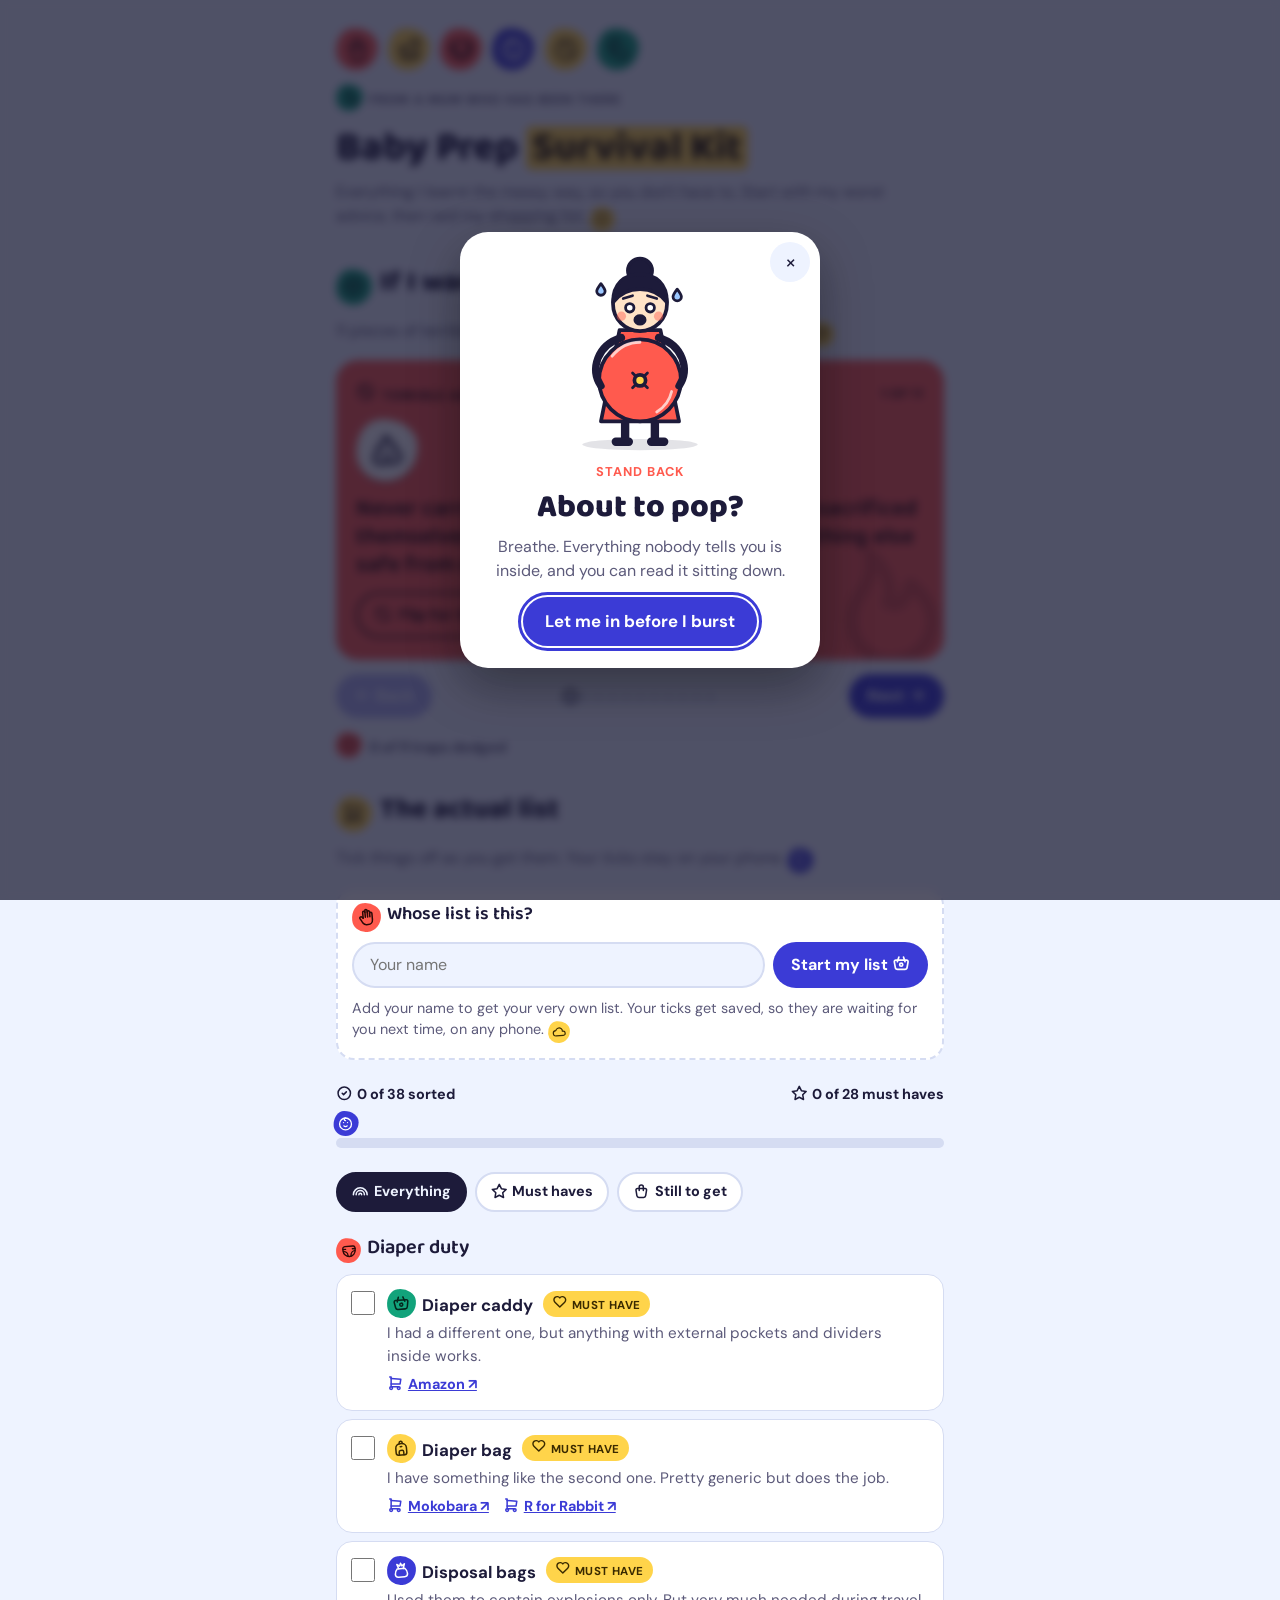
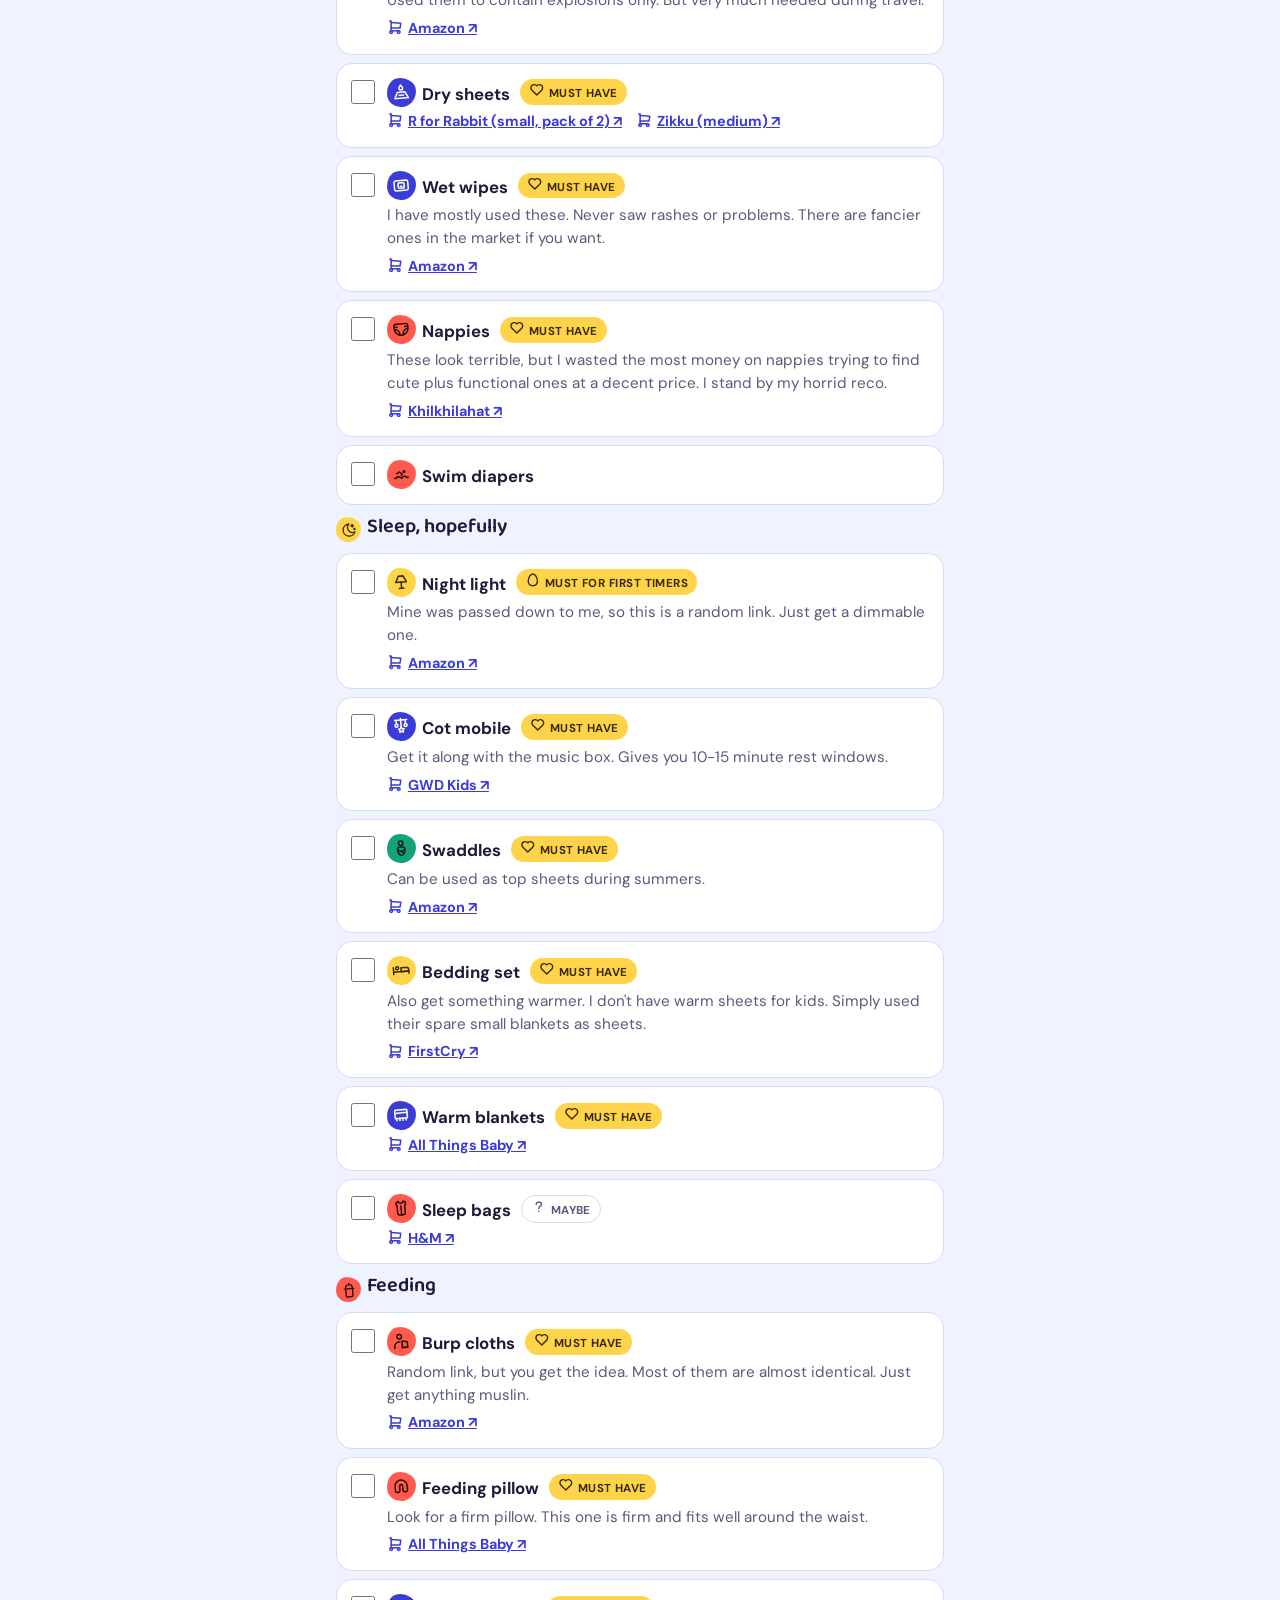
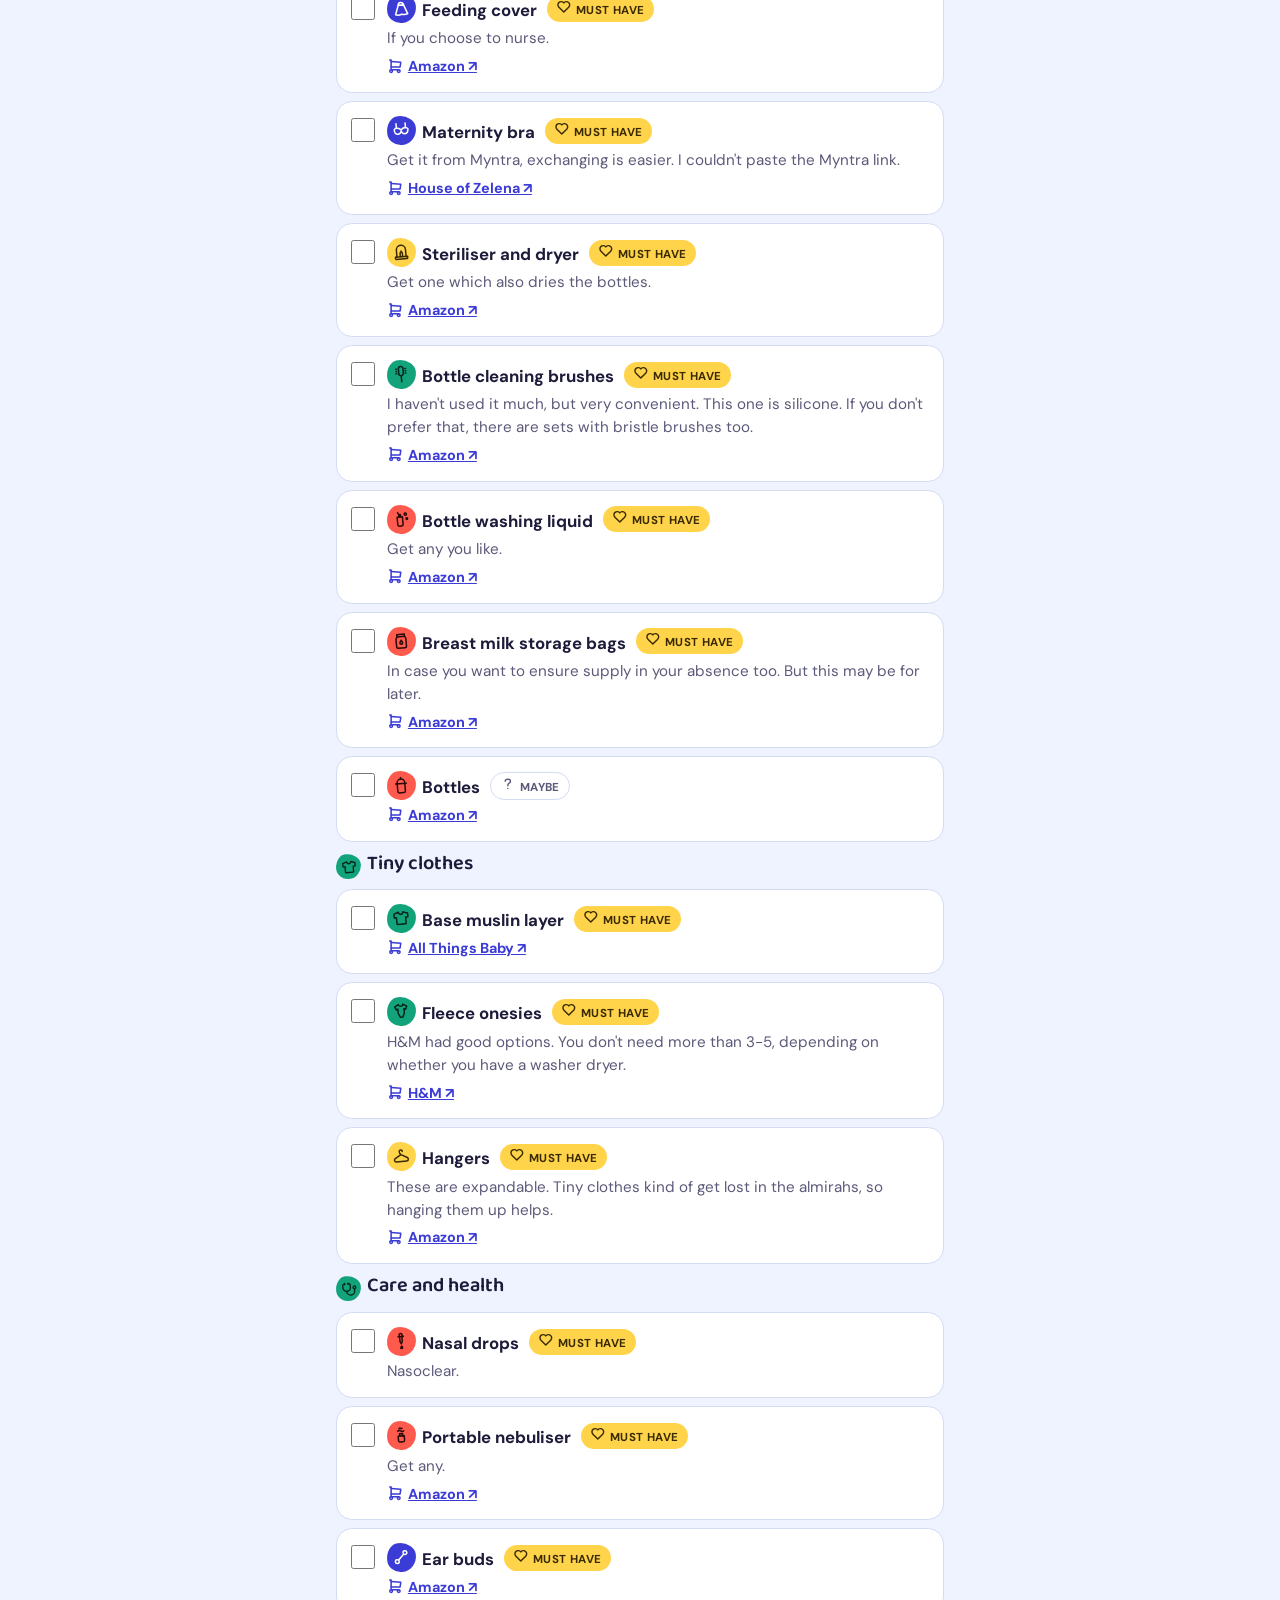
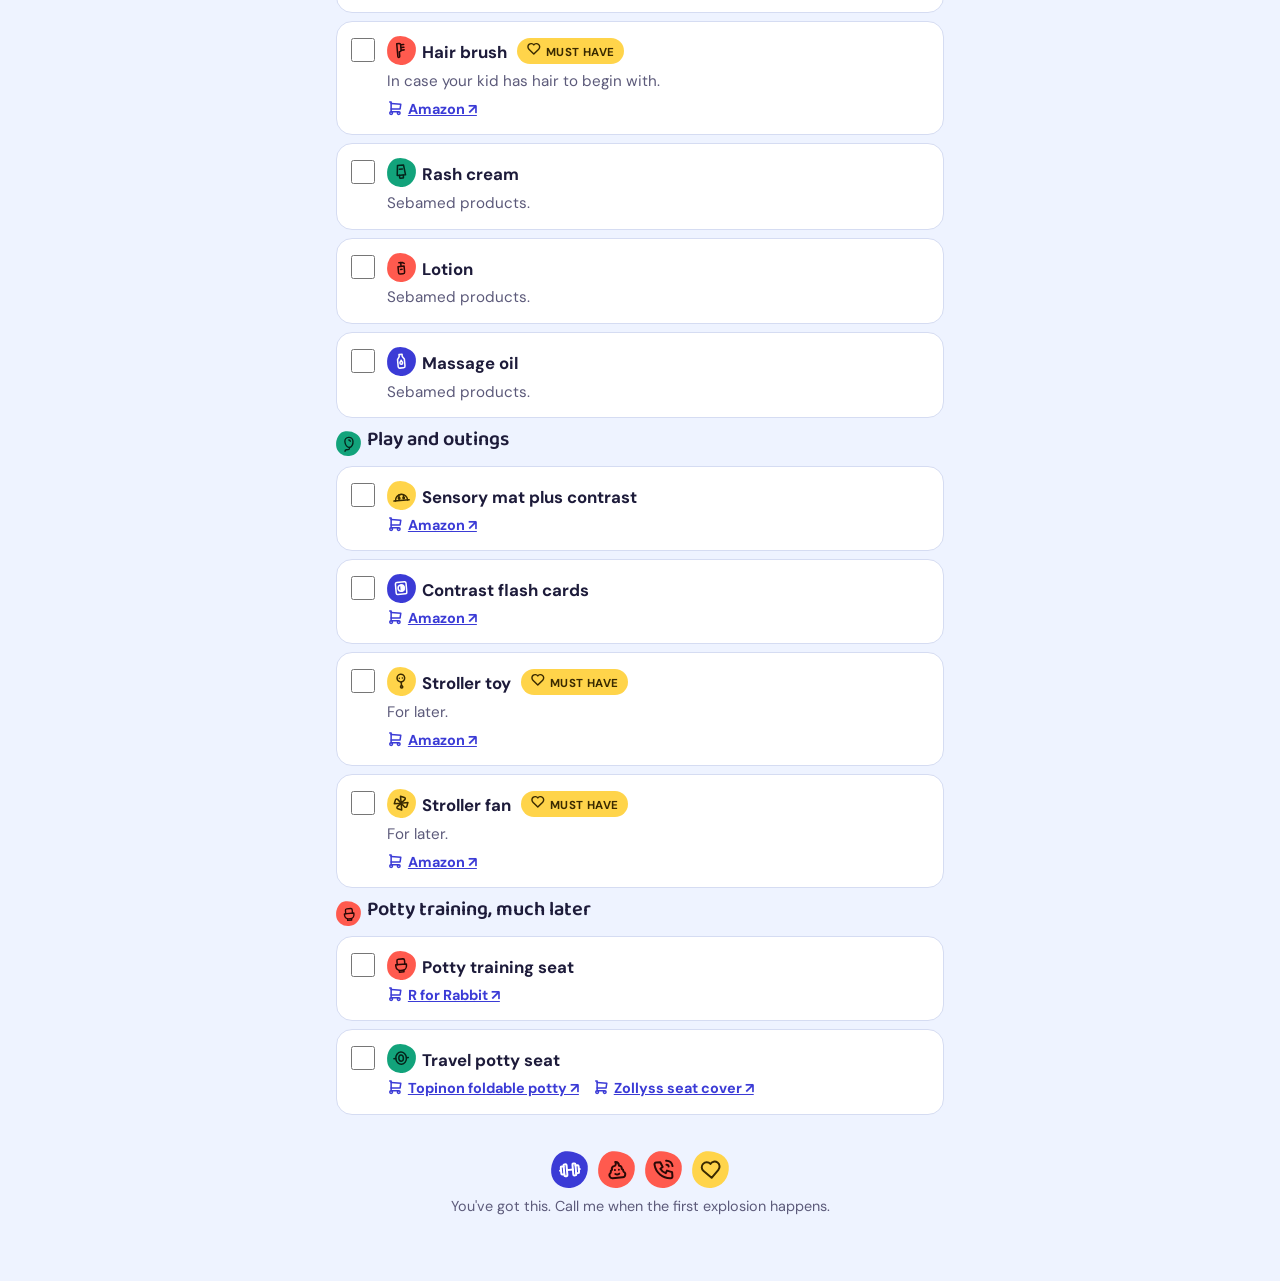
==== commit f3b685cb: "Baby Prep: icons that match each point, and a funny entrance Draw custom icons for the flip cards (b" ====
--- a/baby-prep/index.html
+++ b/baby-prep/index.html
@@ -174,12 +174,79 @@
 .who-actions{display:flex;flex-wrap:wrap;gap:8px}
 .who-actions button{border:2px solid var(--line);background:var(--bg);border-radius:999px;padding:7px 14px;font-weight:700;font-size:.9rem}
 .who-actions button .ic{margin-right:.35em}
+/* Entrance: about to pop */
+.pop{position:fixed;inset:0;z-index:50;display:grid;place-items:center;padding:20px;background:rgba(18,18,43,.72);-webkit-backdrop-filter:blur(4px);backdrop-filter:blur(4px);animation:popfade .25s ease-out}
+.pop[hidden]{display:none}
+.pop.bye{opacity:0;transition:opacity .35s}
+.pop-card{position:relative;width:100%;max-width:360px;background:var(--surface);color:var(--ink);border-radius:28px;padding:20px 20px 22px;text-align:center;display:flex;flex-direction:column;align-items:center;gap:10px;box-shadow:0 18px 50px rgba(0,0,0,.35);animation:popin .45s cubic-bezier(.2,1.4,.4,1)}
+.pop-art{width:190px;height:200px;overflow:visible}
+.pop-kicker{font-weight:700;font-size:.8rem;letter-spacing:.08em;text-transform:uppercase;color:var(--trap)}
+.pop-title{font-family:var(--display);font-weight:800;font-size:2rem;line-height:1.05}
+.pop-text{color:var(--muted);max-width:28ch}
+.pop-go{border:0;background:var(--accent);color:var(--accent-ink);border-radius:999px;padding:12px 22px;font-weight:700;font-size:1.05rem;margin-top:4px}
+.pop-x{position:absolute;top:10px;right:10px;width:40px;height:40px;border:0;border-radius:50%;background:var(--bg);color:var(--ink);font-size:1.3rem;line-height:1}
+.mama{transform-origin:100px 205px;animation:waddle 1.6s ease-in-out infinite}
+.bump{transform-origin:100px 138px;animation:swell 1.1s ease-in-out infinite}
+.pop-btn{transform-origin:100px 138px;animation:ping 2.2s ease-in infinite}
+.sweat{animation:drip 1.4s ease-in infinite}
+.sweat.b{animation-delay:.7s}
+.strain{animation:blink 1.1s ease-in-out infinite}
+.pop.burst .bump{animation:burst .45s ease-out forwards}
+.pop.burst .mama{animation:none}
+.pop-bits{position:absolute;left:50%;top:150px;width:0;height:0;pointer-events:none}
+.pop-bits .ic{position:absolute;left:-.8em;top:-.8em;font-size:1.3rem;opacity:0}
+.pop.burst .pop-bits .ic{animation:fling .7s ease-out forwards}
+@keyframes popfade{from{opacity:0}}
+@keyframes popin{from{transform:scale(.7) translateY(30px);opacity:0}}
+@keyframes waddle{0%,100%{transform:rotate(-2.5deg)}50%{transform:rotate(2.5deg)}}
+@keyframes swell{0%,100%{transform:scale(1)}50%{transform:scale(1.09)}}
+@keyframes ping{0%,70%{transform:translate(0,0) scale(1);opacity:1}100%{transform:translate(70px,-60px) scale(.6);opacity:0}}
+@keyframes drip{0%{transform:translateY(0);opacity:0}20%{opacity:1}100%{transform:translateY(16px);opacity:0}}
+@keyframes blink{0%,100%{opacity:.25}50%{opacity:1}}
+@keyframes burst{0%{transform:scale(1.1)}60%{transform:scale(1.45)}100%{transform:scale(1.3)}}
+@keyframes fling{0%{transform:translate(0,0) scale(.3);opacity:1}100%{transform:translate(var(--x),var(--y)) scale(1) rotate(var(--r));opacity:0}}
+@media (prefers-reduced-motion: reduce){.pop,.pop-card,.mama,.bump,.pop-btn,.sweat,.strain{animation:none}.pop.burst .bump,.pop.burst .pop-bits .ic{animation:none}}
 footer{color:var(--muted);font-size:.9rem;text-align:center;display:flex;flex-direction:column;gap:8px;align-items:center}
 footer .parade{font-size:1.5rem;margin:0}
 @media (prefers-reduced-motion: reduce){.card,.bar i,.crawler{transition:none}.card.flip{transform:none}.parade .ic,.card.flip .card-pic,.item.done .yay{animation:none}}
 </style>
 </head>
 <body>
+<div class="pop" id="pop" role="dialog" aria-modal="true" aria-labelledby="pop-title" hidden>
+  <div class="pop-card">
+    <button class="pop-x" id="pop-x" type="button" aria-label="Close">×</button>
+    <svg class="pop-art" viewBox="0 0 200 215" aria-hidden="true">
+      <g class="mama" stroke="#1D1B3A" stroke-width="4" stroke-linecap="round" stroke-linejoin="round">
+        <ellipse cx="100" cy="207" rx="62" ry="6" fill="#1D1B3A" opacity=".12" stroke="none"/>
+        <path d="M84 178v22M116 178v22" fill="none" stroke-width="9"/>
+        <path d="M74 204h14M112 204h14" fill="none" stroke-width="9"/>
+        <path d="M78 84h44l20 98h-84z" fill="#FF5A4E"/>
+        <g class="bump">
+          <circle cx="100" cy="138" r="44" fill="#FF5A4E"/>
+          <path class="strain" d="M70 112c8-10 18-15 30-15M134 150c-2 9-8 17-16 22" fill="none" stroke="#fff" stroke-width="3" opacity=".7"/>
+          <path d="M92 130l16 16M108 130l-16 16" fill="none" stroke-width="3"/>
+        </g>
+        <circle class="pop-btn" cx="100" cy="138" r="6" fill="#FFD44A"/>
+        <path d="M80 92c-26 8-34 34-22 52" fill="none" stroke-width="8"/>
+        <path d="M120 92c26 8 34 34 22 52" fill="none" stroke-width="8"/>
+        <circle cx="100" cy="20" r="13" fill="#1D1B3A"/>
+        <circle cx="100" cy="56" r="29" fill="#FFE3C7"/>
+        <path d="M71 54c0-20 12-30 29-30s29 10 29 30c-8-10-18-14-29-14s-21 4-29 14z" fill="#1D1B3A"/>
+        <circle cx="89" cy="60" r="4.5" fill="#fff" stroke-width="3"/><circle cx="111" cy="60" r="4.5" fill="#fff" stroke-width="3"/>
+        <path d="M82 50l10-3M118 50l-10-3" fill="none" stroke-width="3"/>
+        <ellipse cx="100" cy="73" rx="5" ry="4" fill="#1D1B3A"/>
+        <circle cx="80" cy="69" r="5" fill="#FF5A4E" opacity=".45" stroke="none"/><circle cx="120" cy="69" r="5" fill="#FF5A4E" opacity=".45" stroke="none"/>
+        <path class="sweat" d="M140 40c-3 4-4.5 6-4.5 8a4.5 4.5 0 0 0 9 0c0-2-1.5-4-4.5-8z" fill="#9CC8FF" stroke-width="3"/>
+        <path class="sweat b" d="M58 34c-3 4-4.5 6-4.5 8a4.5 4.5 0 0 0 9 0c0-2-1.5-4-4.5-8z" fill="#9CC8FF" stroke-width="3"/>
+      </g>
+    </svg>
+    <div class="pop-bits" id="pop-bits" aria-hidden="true"></div>
+    <p class="pop-kicker">Stand back</p>
+    <p class="pop-title" id="pop-title">About to pop?</p>
+    <p class="pop-text">Breathe. Everything nobody tells you is inside, and you can read it sitting down.</p>
+    <button class="pop-go" id="pop-go" type="button">Let me in before I burst</button>
+  </div>
+</div>
 <main>
   <header>
     <div class="parade" aria-hidden="true"><span class="ic" data-i="baby-bottle" aria-hidden="true"></span><span class="ic" data-i="horse-toy" aria-hidden="true"></span><span class="ic" data-i="diaper" aria-hidden="true"></span><span class="ic" data-i="mood-kid" aria-hidden="true"></span><span class="ic" data-i="moon-stars" aria-hidden="true"></span><span class="ic" data-i="sock" aria-hidden="true"></span></div>
@@ -273,66 +340,66 @@
 ];
 /* One picture per card: [bad-advice side, real side] */
 const TRAP_PICS = [
-  ["poo","shopping-bag"],["salt","droplet"],["sunglasses","bed"],["fountain","eye-off"],["ripple","bed"],["bulb","moon"],
-  ["cactus","toilet-paper"],["droplets","bubble"],["hand-stop","heart-handshake"],["mood-sick","armchair"],["mood-sad","thumb-up"]
+  ["poo","tied-bag"],["faucet","droplet-check"],["bolt","dry-sheet"],["fountain","umbrella"],["cot-wet","cot-ok"],["bulb","bulb-off"],
+  ["wipes-sticker","wipes-lid"],["spit-up","burp-cloth"],["baby-free","swaddle"],["backache","nursing-pillow"],["bra-wire","bra"]
 ];
 
-/* Icons: Tabler Icons (MIT licence), https://tabler.io/icons */
-const ICONS={"armchair":"<path d=\"M5 11a2 2 0 0 1 2 2v2h10v-2a2 2 0 1 1 4 0v4a2 2 0 0 1 -2 2h-14a2 2 0 0 1 -2 -2v-4a2 2 0 0 1 2 -2\"/> <path d=\"M5 11v-5a3 3 0 0 1 3 -3h8a3 3 0 0 1 3 3v5\"/> <path d=\"M6 19v2\"/> <path d=\"M18 19v2\"/>","arrow-left":"<path d=\"M5 12l14 0\"/> <path d=\"M5 12l6 6\"/> <path d=\"M5 12l6 -6\"/>","arrow-right":"<path d=\"M5 12l14 0\"/> <path d=\"M13 18l6 -6\"/> <path d=\"M13 6l6 6\"/>","baby-bottle":"<path d=\"M5 10h14\"/> <path d=\"M12 2v2\"/> <path d=\"M12 4a5 5 0 0 1 5 5v11a2 2 0 0 1 -2 2h-6a2 2 0 0 1 -2 -2v-11a5 5 0 0 1 5 -5\"/>","baby-carriage":"<path d=\"M6 19a2 2 0 1 0 4 0a2 2 0 1 0 -4 0\"/> <path d=\"M16 19a2 2 0 1 0 4 0a2 2 0 1 0 -4 0\"/> <path d=\"M2 5h2.5l1.632 4.897a6 6 0 0 0 5.693 4.103h2.675a5.5 5.5 0 0 0 0 -11h-.5v6\"/> <path d=\"M6 9h14\"/> <path d=\"M9 17l1 -3\"/> <path d=\"M16 14l1 3\"/>","backpack":"<path d=\"M5 18v-6a6 6 0 0 1 6 -6h2a6 6 0 0 1 6 6v6a3 3 0 0 1 -3 3h-8a3 3 0 0 1 -3 -3\"/> <path d=\"M10 6v-1a2 2 0 1 1 4 0v1\"/> <path d=\"M9 21v-4a2 2 0 0 1 2 -2h2a2 2 0 0 1 2 2v4\"/> <path d=\"M11 10h2\"/>","balloon":"<path d=\"M14 8a2 2 0 0 0 -2 -2\"/> <path d=\"M6 8a6 6 0 1 1 12 0c0 4.97 -2.686 9 -6 9s-6 -4.03 -6 -9\"/> <path d=\"M12 17v1a2 2 0 0 1 -2 2h-3a2 2 0 0 0 -2 2\"/>","ban":"<path d=\"M3 12a9 9 0 1 0 18 0a9 9 0 1 0 -18 0\"/> <path d=\"M5.7 5.7l12.6 12.6\"/>","bandage":"<path d=\"M14 12l0 .01\"/> <path d=\"M10 12l0 .01\"/> <path d=\"M12 10l0 .01\"/> <path d=\"M12 14l0 .01\"/> <path d=\"M4.5 12.5l8 -8a4.94 4.94 0 0 1 7 7l-8 8a4.94 4.94 0 0 1 -7 -7\"/>","barbell":"<path d=\"M2 12h1\"/> <path d=\"M6 8h-2a1 1 0 0 0 -1 1v6a1 1 0 0 0 1 1h2\"/> <path d=\"M6 7v10a1 1 0 0 0 1 1h1a1 1 0 0 0 1 -1v-10a1 1 0 0 0 -1 -1h-1a1 1 0 0 0 -1 1\"/> <path d=\"M9 12h6\"/> <path d=\"M15 7v10a1 1 0 0 0 1 1h1a1 1 0 0 0 1 -1v-10a1 1 0 0 0 -1 -1h-1a1 1 0 0 0 -1 1\"/> <path d=\"M18 8h2a1 1 0 0 1 1 1v6a1 1 0 0 1 -1 1h-2\"/> <path d=\"M22 12h-1\"/>","basket":"<path d=\"M10 14a2 2 0 1 0 4 0a2 2 0 0 0 -4 0\"/> <path d=\"M5.001 8h13.999a2 2 0 0 1 1.977 2.304l-1.255 7.152a3 3 0 0 1 -2.966 2.544h-9.512a3 3 0 0 1 -2.965 -2.544l-1.255 -7.152a2 2 0 0 1 1.977 -2.304\"/> <path d=\"M17 10l-2 -6\"/> <path d=\"M7 10l2 -6\"/>","bed":"<path d=\"M5 9a2 2 0 1 0 4 0a2 2 0 1 0 -4 0\"/> <path d=\"M22 17v-3h-20\"/> <path d=\"M2 8v9\"/> <path d=\"M12 14h10v-2a3 3 0 0 0 -3 -3h-7v5\"/>","bottle":"<path d=\"M10 5h4v-2a1 1 0 0 0 -1 -1h-2a1 1 0 0 0 -1 1v2\"/> <path d=\"M14 3.5c0 1.626 .507 3.212 1.45 4.537l.05 .07a8.093 8.093 0 0 1 1.5 4.694v6.199a2 2 0 0 1 -2 2h-6a2 2 0 0 1 -2 -2v-6.2c0 -1.682 .524 -3.322 1.5 -4.693l.05 -.07a7.823 7.823 0 0 0 1.45 -4.537\"/> <path d=\"M7 14.803a2.4 2.4 0 0 0 1 -.803a2.4 2.4 0 0 1 2 -1a2.4 2.4 0 0 1 2 1a2.4 2.4 0 0 0 2 1a2.4 2.4 0 0 0 2 -1a2.4 2.4 0 0 1 1 -.805\"/>","brush":"<path d=\"M3 21v-4a4 4 0 1 1 4 4h-4\"/> <path d=\"M21 3a16 16 0 0 0 -12.8 10.2\"/> <path d=\"M21 3a16 16 0 0 1 -10.2 12.8\"/> <path d=\"M10.6 9a9 9 0 0 1 4.4 4.4\"/>","bubble":"<path d=\"M12.4 3a5.34 5.34 0 0 1 4.906 3.239a5.333 5.333 0 0 1 -1.195 10.6a4.26 4.26 0 0 1 -5.28 1.863l-3.831 2.298v-3.134a2.668 2.668 0 0 1 -1.795 -3.773a4.8 4.8 0 0 1 2.908 -8.933a5.33 5.33 0 0 1 4.287 -2.16\"/>","bulb":"<path d=\"M3 12h1m8 -9v1m8 8h1m-15.4 -6.4l.7 .7m12.1 -.7l-.7 .7\"/> <path d=\"M9 16a5 5 0 1 1 6 0a3.5 3.5 0 0 0 -1 3a2 2 0 0 1 -4 0a3.5 3.5 0 0 0 -1 -3\"/> <path d=\"M9.7 17l4.6 0\"/>","cactus":"<path d=\"M6 9v1a3 3 0 0 0 3 3h1\"/> <path d=\"M18 8v5a3 3 0 0 1 -3 3h-1\"/> <path d=\"M10 21v-16a2 2 0 1 1 4 0v16\"/> <path d=\"M7 21h10\"/>","cards":"<path d=\"M3.604 7.197l7.138 -3.109a.96 .96 0 0 1 1.27 .527l4.924 11.902a1 1 0 0 1 -.514 1.304l-7.137 3.109a.96 .96 0 0 1 -1.271 -.527l-4.924 -11.903a1 1 0 0 1 .514 -1.304l0 .001\"/> <path d=\"M15 4h1a1 1 0 0 1 1 1v3.5\"/> <path d=\"M20 6c.264 .112 .52 .217 .768 .315a1 1 0 0 1 .53 1.311l-2.298 5.374\"/>","circle-check":"<path d=\"M3 12a9 9 0 1 0 18 0a9 9 0 1 0 -18 0\"/> <path d=\"M9 12l2 2l4 -4\"/>","cloud":"<path d=\"M6.657 18c-2.572 0 -4.657 -2.007 -4.657 -4.483c0 -2.475 2.085 -4.482 4.657 -4.482c.393 -1.762 1.794 -3.2 3.675 -3.773c1.88 -.572 3.956 -.193 5.444 1c1.488 1.19 2.162 3.007 1.77 4.769h.99c1.913 0 3.464 1.56 3.464 3.486c0 1.927 -1.551 3.487 -3.465 3.487h-11.878\"/>","cloud-check":"<path d=\"M11 18.004h-4.343c-2.572 -.004 -4.657 -2.011 -4.657 -4.487c0 -2.475 2.085 -4.482 4.657 -4.482c.393 -1.762 1.794 -3.2 3.675 -3.773c1.88 -.572 3.956 -.193 5.444 1c1.488 1.19 2.162 3.007 1.77 4.769h.99c1.388 0 2.585 .82 3.138 2.007\"/> <path d=\"M15 19l2 2l4 -4\"/>","confetti":"<path d=\"M4 5h2\"/> <path d=\"M5 4v2\"/> <path d=\"M11.5 4l-.5 2\"/> <path d=\"M18 5h2\"/> <path d=\"M19 4v2\"/> <path d=\"M15 9l-1 1\"/> <path d=\"M18 13l2 -.5\"/> <path d=\"M18 19h2\"/> <path d=\"M19 18v2\"/> <path d=\"M14 16.518l-6.518 -6.518l-4.39 9.58a1 1 0 0 0 1.329 1.329l9.579 -4.39\"/>","crown":"<path d=\"M12 6l4 6l5 -4l-2 10h-14l-2 -10l5 4l4 -6\"/>","device-mobile":"<path d=\"M6 5a2 2 0 0 1 2 -2h8a2 2 0 0 1 2 2v14a2 2 0 0 1 -2 2h-8a2 2 0 0 1 -2 -2v-14\"/> <path d=\"M11 4h2\"/> <path d=\"M12 17v.01\"/>","diaper":"<path d=\"M3 8.323c0 -.579 0 -.868 .044 -1.11a2.7 2.7 0 0 1 2.17 -2.169c.239 -.044 .529 -.044 1.109 -.044h11.353c.579 0 .868 0 1.11 .044a2.7 2.7 0 0 1 2.169 2.17c.044 .24 .044 .53 .044 1.11v2.676a9 9 0 0 1 -18 0l.001 -2.677\"/> <path d=\"M17 9h4\"/> <path d=\"M3 9h4\"/> <path d=\"M14.25 19.7v-1.4a6.3 6.3 0 0 1 6.3 -6.3\"/> <path d=\"M9.75 19.7v-1.4a6.3 6.3 0 0 0 -6.3 -6.3\"/>","droplet":"<path d=\"M7.502 19.423c2.602 2.105 6.395 2.105 8.996 0c2.602 -2.105 3.262 -5.708 1.566 -8.546l-4.89 -7.26c-.42 -.625 -1.287 -.803 -1.936 -.397a1.376 1.376 0 0 0 -.41 .397l-4.893 7.26c-1.695 2.838 -1.035 6.441 1.567 8.546\"/>","droplets":"<path d=\"M4.072 20.3a2.999 2.999 0 0 0 3.856 0a3.002 3.002 0 0 0 .67 -3.798l-2.095 -3.227a.6 .6 0 0 0 -1.005 0l-2.098 3.227a3.003 3.003 0 0 0 .671 3.798\"/> <path d=\"M16.072 20.3a2.999 2.999 0 0 0 3.856 0a3.002 3.002 0 0 0 .67 -3.798l-2.095 -3.227a.6 .6 0 0 0 -1.005 0l-2.098 3.227a3.003 3.003 0 0 0 .671 3.798\"/> <path d=\"M10.072 10.3a2.999 2.999 0 0 0 3.856 0a3.002 3.002 0 0 0 .67 -3.798l-2.095 -3.227a.6 .6 0 0 0 -1.005 0l-2.098 3.227a3.003 3.003 0 0 0 .671 3.798l.001 0\"/>","ear":"<path d=\"M6 10a7 7 0 1 1 13 3.6a10 10 0 0 1 -2 2a8 8 0 0 0 -2 3a4.5 4.5 0 0 1 -6.8 1.4\"/> <path d=\"M10 10a3 3 0 1 1 5 2.2\"/>","egg":"<path d=\"M19 14.083c0 4.154 -2.966 6.74 -7 6.917c-4.2 0 -7 -2.763 -7 -6.917c0 -5.538 3.5 -11.09 7 -11.083c3.5 .007 7 5.545 7 11.083\"/>","eye-off":"<path d=\"M10.585 10.587a2 2 0 0 0 2.829 2.828\"/> <path d=\"M16.681 16.673a8.717 8.717 0 0 1 -4.681 1.327c-3.6 0 -6.6 -2 -9 -6c1.272 -2.12 2.712 -3.678 4.32 -4.674m2.86 -1.146a9.055 9.055 0 0 1 1.82 -.18c3.6 0 6.6 2 9 6c-.666 1.11 -1.379 2.067 -2.138 2.87\"/> <path d=\"M3 3l18 18\"/>","feather":"<path d=\"M4 20l10 -10m0 -5v5h5m-9 -1v5h5m-9 -1v5h5m-5 -5l4 -4l4 -4\"/> <path d=\"M19 10c.638 -.636 1 -1.515 1 -2.486a3.515 3.515 0 0 0 -3.517 -3.514c-.97 0 -1.847 .367 -2.483 1m-3 13l4 -4l4 -4\"/>","flame":"<path d=\"M12 10.941c2.333 -3.308 .167 -7.823 -1 -8.941c0 3.395 -2.235 5.299 -3.667 6.706c-1.43 1.408 -2.333 3.294 -2.333 5.588c0 3.704 3.134 6.706 7 6.706c3.866 0 7 -3.002 7 -6.706c0 -1.712 -1.232 -4.403 -2.333 -5.588c-2.084 3.353 -3.257 3.353 -4.667 2.235\"/>","fountain":"<path d=\"M9 16v-5a2 2 0 1 0 -4 0\"/> <path d=\"M15 16v-5a2 2 0 1 1 4 0\"/> <path d=\"M12 16v-10a3 3 0 0 1 6 0\"/> <path d=\"M6 6a3 3 0 0 1 6 0\"/> <path d=\"M3 16h18v2a3 3 0 0 1 -3 3h-12a3 3 0 0 1 -3 -3v-2\"/>","hand-sanitizer":"<path d=\"M7 21h10v-10a3 3 0 0 0 -3 -3h-4a3 3 0 0 0 -3 3v10\"/> <path d=\"M15 3h-6a2 2 0 0 0 -2 2\"/> <path d=\"M12 3v5\"/> <path d=\"M12 11v4\"/> <path d=\"M10 13h4\"/>","hand-stop":"<path d=\"M8 13v-7.5a1.5 1.5 0 0 1 3 0v6.5\"/> <path d=\"M11 5.5v-2a1.5 1.5 0 1 1 3 0v8.5\"/> <path d=\"M14 5.5a1.5 1.5 0 0 1 3 0v6.5\"/> <path d=\"M17 7.5a1.5 1.5 0 0 1 3 0v8.5a6 6 0 0 1 -6 6h-2h.208a6 6 0 0 1 -5.012 -2.7a69.74 69.74 0 0 1 -.196 -.3c-.312 -.479 -1.407 -2.388 -3.286 -5.728a1.5 1.5 0 0 1 .536 -2.022a1.867 1.867 0 0 1 2.28 .28l1.47 1.47\"/>","hanger":"<path d=\"M14 6a2 2 0 1 0 -4 0c0 1.667 .67 3 2 4h-.008l7.971 4.428a2 2 0 0 1 1.029 1.749v.823a2 2 0 0 1 -2 2h-14a2 2 0 0 1 -2 -2v-.823a2 2 0 0 1 1.029 -1.749l7.971 -4.428\"/>","hanger-2":"<path d=\"M12 9l-7.971 4.428a2 2 0 0 0 -1.029 1.749v.823a2 2 0 0 0 2 2h1\"/> <path d=\"M18 18h1a2 2 0 0 0 2 -2v-.823a2 2 0 0 0 -1.029 -1.749l-7.971 -4.428c-1.457 -.81 -1.993 -2.333 -2 -4a2 2 0 1 1 4 0\"/> <path d=\"M6 18a2 2 0 0 1 2 -2h8a2 2 0 0 1 2 2v1a2 2 0 0 1 -2 2h-8a2 2 0 0 1 -2 -2l0 -1\"/>","heart":"<path d=\"M19.5 12.572l-7.5 7.428l-7.5 -7.428a5 5 0 1 1 7.5 -6.566a5 5 0 1 1 7.5 6.572\"/>","heart-handshake":"<path d=\"M19.5 12.572l-7.5 7.428l-7.5 -7.428a5 5 0 1 1 7.5 -6.566a5 5 0 1 1 7.5 6.572\"/> <path d=\"M12 6l-3.293 3.293a1 1 0 0 0 0 1.414l.543 .543c.69 .69 1.81 .69 2.5 0l1 -1a3.182 3.182 0 0 1 4.5 0l2.25 2.25\"/> <path d=\"M12.5 15.5l2 2\"/> <path d=\"M15 13l2 2\"/>","horse-toy":"<path d=\"M3.5 17.5c5.667 4.667 11.333 4.667 17 0\"/> <path d=\"M19 18.5l-2 -8.5l1 -2l2 1l1.5 -1.5l-2.5 -4.5c-5.052 .218 -5.99 3.133 -7 6h-6a3 3 0 0 0 -3 3\"/> <path d=\"M5 18.5l2 -9.5\"/> <path d=\"M8 20l2 -5h4l2 5\"/>","hourglass":"<path d=\"M6.5 7h11\"/> <path d=\"M6.5 17h11\"/> <path d=\"M6 20v-2a6 6 0 1 1 12 0v2a1 1 0 0 1 -1 1h-10a1 1 0 0 1 -1 -1\"/> <path d=\"M6 4v2a6 6 0 1 0 12 0v-2a1 1 0 0 0 -1 -1h-10a1 1 0 0 0 -1 1\"/>","lamp":"<path d=\"M9 20h6\"/> <path d=\"M12 20v-8\"/> <path d=\"M5 12h14l-4 -8h-6l-4 8\"/>","link":"<path d=\"M9 15l6 -6\"/> <path d=\"M11 6l.463 -.536a5 5 0 0 1 7.071 7.072l-.534 .464\"/> <path d=\"M13 18l-.397 .534a5.068 5.068 0 0 1 -7.127 0a4.972 4.972 0 0 1 0 -7.071l.524 -.463\"/>","luggage":"<path d=\"M6 8a2 2 0 0 1 2 -2h8a2 2 0 0 1 2 2v10a2 2 0 0 1 -2 2h-8a2 2 0 0 1 -2 -2l0 -10\"/> <path d=\"M9 6v-1a2 2 0 0 1 2 -2h2a2 2 0 0 1 2 2v1\"/> <path d=\"M6 10h12\"/> <path d=\"M6 16h12\"/> <path d=\"M9 20v1\"/> <path d=\"M15 20v1\"/>","massage":"<path d=\"M3 17a1 1 0 1 0 2 0a1 1 0 1 0 -2 0\"/> <path d=\"M8 5a1 1 0 1 0 2 0a1 1 0 1 0 -2 0\"/> <path d=\"M4 22l4 -2v-3h12\"/> <path d=\"M11 20h9\"/> <path d=\"M8 14l3 -2l1 -4c3 1 3 4 3 6\"/>","milk":"<path d=\"M8 6h8v-2a1 1 0 0 0 -1 -1h-6a1 1 0 0 0 -1 1v2\"/> <path d=\"M16 6l1.094 1.759a6 6 0 0 1 .906 3.17v8.071a2 2 0 0 1 -2 2h-8a2 2 0 0 1 -2 -2v-8.071a6 6 0 0 1 .906 -3.17l1.094 -1.759\"/> <path d=\"M10 16a2 2 0 1 0 4 0a2 2 0 1 0 -4 0\"/> <path d=\"M10 10h4\"/>","mood-crazy-happy":"<path d=\"M3 12a9 9 0 1 0 18 0a9 9 0 1 0 -18 0\"/> <path d=\"M7 8.5l3 3\"/> <path d=\"M7 11.5l3 -3\"/> <path d=\"M14 8.5l3 3\"/> <path d=\"M14 11.5l3 -3\"/> <path d=\"M9.5 15a3.5 3.5 0 0 0 5 0\"/>","mood-kid":"<path d=\"M3 12a9 9 0 1 0 18 0a9 9 0 1 0 -18 0\"/> <path d=\"M9 10l.01 0\"/> <path d=\"M15 10l.01 0\"/> <path d=\"M9.5 15a3.5 3.5 0 0 0 5 0\"/> <path d=\"M12 3a2 2 0 0 0 0 4\"/>","mood-sad":"<path d=\"M3 12a9 9 0 1 0 18 0a9 9 0 1 0 -18 0\"/> <path d=\"M9 10l.01 0\"/> <path d=\"M15 10l.01 0\"/> <path d=\"M9.5 15.25a3.5 3.5 0 0 1 5 0\"/>","mood-sick":"<path d=\"M12 21a9 9 0 1 1 0 -18a9 9 0 0 1 0 18\"/> <path d=\"M9 10h-.01\"/> <path d=\"M15 10h-.01\"/> <path d=\"M8 16l1 -1l1.5 1l1.5 -1l1.5 1l1.5 -1l1 1\"/>","moon":"<path d=\"M12 3c.132 0 .263 0 .393 0a7.5 7.5 0 0 0 7.92 12.446a9 9 0 1 1 -8.313 -12.454l0 .008\"/>","moon-stars":"<path d=\"M12 3c.132 0 .263 0 .393 0a7.5 7.5 0 0 0 7.92 12.446a9 9 0 1 1 -8.313 -12.454l0 .008\"/> <path d=\"M17 4a2 2 0 0 0 2 2a2 2 0 0 0 -2 2a2 2 0 0 0 -2 -2a2 2 0 0 0 2 -2\"/> <path d=\"M19 11h2m-1 -1v2\"/>","needle-thread":"<path d=\"M3 21c-.667 -.667 3.262 -6.236 11.785 -16.709a3.5 3.5 0 1 1 5.078 4.791c-10.575 8.612 -16.196 12.585 -16.863 11.918\"/> <path d=\"M17.5 6.5l-1 1\"/> <path d=\"M17 7c-2.333 -2.667 -3.5 -4 -5 -4s-2 1 -2 2c0 4 8.161 8.406 6 11c-1.056 1.268 -3.363 1.285 -5.75 .808\"/> <path d=\"M5.739 15.425c-1.393 -.565 -3.739 -1.925 -3.739 -3.425\"/> <path d=\"M19.5 9.5l1.5 1.5\"/>","paw":"<path d=\"M14.7 13.5c-1.1 -2 -1.441 -2.5 -2.7 -2.5c-1.259 0 -1.736 .755 -2.836 2.747c-.942 1.703 -2.846 1.845 -3.321 3.291c-.097 .265 -.145 .677 -.143 .962c0 1.176 .787 2 1.8 2c1.259 0 3 -1 4.5 -1s3.241 1 4.5 1c1.013 0 1.8 -.823 1.8 -2c0 -.285 -.049 -.697 -.146 -.962c-.475 -1.451 -2.512 -1.835 -3.454 -3.538\"/> <path d=\"M20.188 8.082a1.039 1.039 0 0 0 -.406 -.082h-.015c-.735 .012 -1.56 .75 -1.993 1.866c-.519 1.335 -.28 2.7 .538 3.052c.129 .055 .267 .082 .406 .082c.739 0 1.575 -.742 2.011 -1.866c.516 -1.335 .273 -2.7 -.54 -3.052l-.001 0\"/> <path d=\"M9.474 9c.055 0 .109 0 .163 -.011c.944 -.128 1.533 -1.346 1.32 -2.722c-.203 -1.297 -1.047 -2.267 -1.932 -2.267c-.055 0 -.109 0 -.163 .011c-.944 .128 -1.533 1.346 -1.32 2.722c.204 1.293 1.048 2.267 1.933 2.267\"/> <path d=\"M16.456 6.733c.214 -1.376 -.375 -2.594 -1.32 -2.722a1.164 1.164 0 0 0 -.162 -.011c-.885 0 -1.728 .97 -1.93 2.267c-.214 1.376 .375 2.594 1.32 2.722c.054 .007 .108 .011 .162 .011c.885 0 1.73 -.974 1.93 -2.267\"/> <path d=\"M5.69 12.918c.816 -.352 1.054 -1.719 .536 -3.052c-.436 -1.124 -1.271 -1.866 -2.009 -1.866c-.14 0 -.277 .027 -.407 .082c-.816 .352 -1.054 1.719 -.536 3.052c.436 1.124 1.271 1.866 2.009 1.866c.14 0 .277 -.027 .407 -.082\"/>","perfume":"<path d=\"M10 6v3\"/> <path d=\"M14 6v3\"/> <path d=\"M5 11a2 2 0 0 1 2 -2h10a2 2 0 0 1 2 2v8a2 2 0 0 1 -2 2h-10a2 2 0 0 1 -2 -2l0 -8\"/> <path d=\"M10 15a2 2 0 1 0 4 0a2 2 0 1 0 -4 0\"/> <path d=\"M9 3h6v3h-6l0 -3\"/>","phone-call":"<path d=\"M5 4h4l2 5l-2.5 1.5a11 11 0 0 0 5 5l1.5 -2.5l5 2v4a2 2 0 0 1 -2 2a16 16 0 0 1 -15 -15a2 2 0 0 1 2 -2\"/> <path d=\"M15 7a2 2 0 0 1 2 2\"/> <path d=\"M15 3a6 6 0 0 1 6 6\"/>","poo":"<path d=\"M10 12h.01\"/> <path d=\"M14 12h.01\"/> <path d=\"M10 16a3.5 3.5 0 0 0 4 0\"/> <path d=\"M11 4c2 0 3.5 1.5 3.5 4l.164 0a2.5 2.5 0 0 1 2.196 3.32a3 3 0 0 1 1.615 3.063a3 3 0 0 1 -1.299 5.607l-.176 0h-10a3 3 0 0 1 -1.474 -5.613a3 3 0 0 1 1.615 -3.062a2.5 2.5 0 0 1 2.195 -3.32l.164 0c1.5 0 2.5 -2 1.5 -4l0 .005\"/>","propeller":"<path d=\"M9 13a3 3 0 1 0 6 0a3 3 0 1 0 -6 0\"/> <path d=\"M14.167 10.5c.722 -1.538 1.156 -3.043 1.303 -4.514c.22 -1.63 -.762 -2.986 -3.47 -2.986s-3.69 1.357 -3.47 2.986c.147 1.471 .581 2.976 1.303 4.514\"/> <path d=\"M13.169 16.751c.97 1.395 2.057 2.523 3.257 3.386c1.3 1 2.967 .833 4.321 -1.512c1.354 -2.345 .67 -3.874 -.85 -4.498c-1.348 -.608 -2.868 -.985 -4.562 -1.128\"/> <path d=\"M8.664 13c-1.693 .143 -3.213 .52 -4.56 1.128c-1.522 .623 -2.206 2.153 -.852 4.498s3.02 2.517 4.321 1.512c1.2 -.863 2.287 -1.991 3.258 -3.386\"/>","puzzle":"<path d=\"M4 7h3a1 1 0 0 0 1 -1v-1a2 2 0 0 1 4 0v1a1 1 0 0 0 1 1h3a1 1 0 0 1 1 1v3a1 1 0 0 0 1 1h1a2 2 0 0 1 0 4h-1a1 1 0 0 0 -1 1v3a1 1 0 0 1 -1 1h-3a1 1 0 0 1 -1 -1v-1a2 2 0 0 0 -4 0v1a1 1 0 0 1 -1 1h-3a1 1 0 0 1 -1 -1v-3a1 1 0 0 1 1 -1h1a2 2 0 0 0 0 -4h-1a1 1 0 0 1 -1 -1v-3a1 1 0 0 1 1 -1\"/>","question-mark":"<path d=\"M8 8a3.5 3 0 0 1 3.5 -3h1a3.5 3 0 0 1 3.5 3a3 3 0 0 1 -2 3a3 4 0 0 0 -2 4\"/> <path d=\"M12 19l0 .01\"/>","rainbow":"<path d=\"M22 17c0 -5.523 -4.477 -10 -10 -10c-5.523 0 -10 4.477 -10 10\"/> <path d=\"M18 17a6 6 0 1 0 -12 0\"/> <path d=\"M14 17a2 2 0 1 0 -4 0\"/>","refresh":"<path d=\"M20 11a8.1 8.1 0 0 0 -15.5 -2m-.5 -4v4h4\"/> <path d=\"M4 13a8.1 8.1 0 0 0 15.5 2m.5 4v-4h-4\"/>","ripple":"<path d=\"M3 7c3 -2 6 -2 9 0s6 2 9 0\"/> <path d=\"M3 17c3 -2 6 -2 9 0s6 2 9 0\"/> <path d=\"M3 12c3 -2 6 -2 9 0s6 2 9 0\"/>","rotate":"<path d=\"M19.95 11a8 8 0 1 0 -.5 4m.5 5v-5h-5\"/>","salt":"<path d=\"M12 13v.01\"/> <path d=\"M10 16v.01\"/> <path d=\"M14 16v.01\"/> <path d=\"M7.5 8h9l-.281 -2.248a2 2 0 0 0 -1.985 -1.752h-4.468a2 2 0 0 0 -1.986 1.752l-.28 2.248\"/> <path d=\"M7.5 8l-1.612 9.671a2 2 0 0 0 1.973 2.329h8.278a2 2 0 0 0 1.973 -2.329l-1.612 -9.671\"/>","shield":"<path d=\"M12 3a12 12 0 0 0 8.5 3a12 12 0 0 1 -8.5 15a12 12 0 0 1 -8.5 -15a12 12 0 0 0 8.5 -3\"/>","shield-check":"<path d=\"M11.46 20.846a12 12 0 0 1 -7.96 -14.846a12 12 0 0 0 8.5 -3a12 12 0 0 0 8.5 3a12 12 0 0 1 -.09 7.06\"/> <path d=\"M15 19l2 2l4 -4\"/>","shirt":"<path d=\"M15 4l6 2v5h-3v8a1 1 0 0 1 -1 1h-10a1 1 0 0 1 -1 -1v-8h-3v-5l6 -2a3 3 0 0 0 6 0\"/>","shopping-bag":"<path d=\"M6.331 8h11.339a2 2 0 0 1 1.977 2.304l-1.255 8.152a3 3 0 0 1 -2.966 2.544h-6.852a3 3 0 0 1 -2.965 -2.544l-1.255 -8.152a2 2 0 0 1 1.977 -2.304\"/> <path d=\"M9 11v-5a3 3 0 0 1 6 0v5\"/>","shopping-cart":"<path d=\"M4 19a2 2 0 1 0 4 0a2 2 0 1 0 -4 0\"/> <path d=\"M15 19a2 2 0 1 0 4 0a2 2 0 1 0 -4 0\"/> <path d=\"M17 17h-11v-14h-2\"/> <path d=\"M6 5l14 1l-1 7h-13\"/>","sock":"<path d=\"M13 3v6l4.798 5.142a4 4 0 0 1 -5.441 5.86l-6.736 -6.41a2 2 0 0 1 -.621 -1.451v-9.141h8\"/> <path d=\"M7.895 15.768c.708 -.721 1.105 -1.677 1.105 -2.768a4 4 0 0 0 -4 -4\"/>","sofa":"<path d=\"M4 11a2 2 0 0 1 2 2v1h12v-1a2 2 0 1 1 4 0v5a1 1 0 0 1 -1 1h-18a1 1 0 0 1 -1 -1v-5a2 2 0 0 1 2 -2\"/> <path d=\"M4 11v-3a3 3 0 0 1 3 -3h10a3 3 0 0 1 3 3v3\"/> <path d=\"M12 5v9\"/>","sparkles":"<path d=\"M16 18a2 2 0 0 1 2 2a2 2 0 0 1 2 -2a2 2 0 0 1 -2 -2a2 2 0 0 1 -2 2m0 -12a2 2 0 0 1 2 2a2 2 0 0 1 2 -2a2 2 0 0 1 -2 -2a2 2 0 0 1 -2 2m-7 12a6 6 0 0 1 6 -6a6 6 0 0 1 -6 -6a6 6 0 0 1 -6 6a6 6 0 0 1 6 6\"/>","star":"<path d=\"M12 17.75l-6.172 3.245l1.179 -6.873l-5 -4.867l6.9 -1l3.086 -6.253l3.086 6.253l6.9 1l-5 4.867l1.179 6.873l-6.158 -3.245\"/>","stars":"<path d=\"M17.8 19.817l-2.172 1.138a.392 .392 0 0 1 -.568 -.41l.415 -2.411l-1.757 -1.707a.389 .389 0 0 1 .217 -.665l2.428 -.352l1.086 -2.193a.392 .392 0 0 1 .702 0l1.086 2.193l2.428 .352a.39 .39 0 0 1 .217 .665l-1.757 1.707l.414 2.41a.39 .39 0 0 1 -.567 .411l-2.172 -1.138\"/> <path d=\"M6.2 19.817l-2.172 1.138a.392 .392 0 0 1 -.568 -.41l.415 -2.411l-1.757 -1.707a.389 .389 0 0 1 .217 -.665l2.428 -.352l1.086 -2.193a.392 .392 0 0 1 .702 0l1.086 2.193l2.428 .352a.39 .39 0 0 1 .217 .665l-1.757 1.707l.414 2.41a.39 .39 0 0 1 -.567 .411l-2.172 -1.138\"/> <path d=\"M12 9.817l-2.172 1.138a.392 .392 0 0 1 -.568 -.41l.415 -2.411l-1.757 -1.707a.389 .389 0 0 1 .217 -.665l2.428 -.352l1.086 -2.193a.392 .392 0 0 1 .702 0l1.086 2.193l2.428 .352a.39 .39 0 0 1 .217 .665l-1.757 1.707l.414 2.41a.39 .39 0 0 1 -.567 .411l-2.172 -1.138\"/>","steam":"<path d=\"M11 4a1 1 0 1 0 2 0a1 1 0 1 0 -2 0\"/> <path d=\"M3 12a1 1 0 1 0 2 0a1 1 0 1 0 -2 0\"/> <path d=\"M19 12a1 1 0 1 0 2 0a1 1 0 1 0 -2 0\"/> <path d=\"M11 20a1 1 0 1 0 2 0a1 1 0 1 0 -2 0\"/> <path d=\"M5.5 5.5l3 3\"/> <path d=\"M15.5 15.5l3 3\"/> <path d=\"M18.5 5.5l-3 3\"/> <path d=\"M8.5 15.5l-3 3\"/>","stethoscope":"<path d=\"M6 4h-1a2 2 0 0 0 -2 2v3.5a5.5 5.5 0 0 0 11 0v-3.5a2 2 0 0 0 -2 -2h-1\"/> <path d=\"M8 15a6 6 0 1 0 12 0v-3\"/> <path d=\"M11 3v2\"/> <path d=\"M6 3v2\"/> <path d=\"M18 10a2 2 0 1 0 4 0a2 2 0 1 0 -4 0\"/>","sunglasses":"<path d=\"M8 4h-2l-3 10\"/> <path d=\"M16 4h2l3 10\"/> <path d=\"M10 16h4\"/> <path d=\"M21 16.5a3.5 3.5 0 0 1 -7 0v-2.5h7v2.5\"/> <path d=\"M10 16.5a3.5 3.5 0 0 1 -7 0v-2.5h7v2.5\"/> <path d=\"M4 14l4.5 4.5\"/> <path d=\"M15 14l4.5 4.5\"/>","swimming":"<path d=\"M15 9a1 1 0 1 0 2 0a1 1 0 1 0 -2 0\"/> <path d=\"M6 11l4 -2l3.5 3l-1.5 2\"/> <path d=\"M3 16.75a2.4 2.4 0 0 0 1 .25a2.4 2.4 0 0 0 2 -1a2.4 2.4 0 0 1 2 -1a2.4 2.4 0 0 1 2 1a2.4 2.4 0 0 0 2 1a2.4 2.4 0 0 0 2 -1a2.4 2.4 0 0 1 2 -1a2.4 2.4 0 0 1 2 1a2.4 2.4 0 0 0 2 1a2.4 2.4 0 0 0 1 -.25\"/>","thumb-up":"<path d=\"M7 11v8a1 1 0 0 1 -1 1h-2a1 1 0 0 1 -1 -1v-7a1 1 0 0 1 1 -1h3a4 4 0 0 0 4 -4v-1a2 2 0 0 1 4 0v5h3a2 2 0 0 1 2 2l-1 5a2 3 0 0 1 -2 2h-7a3 3 0 0 1 -3 -3\"/>","toilet-paper":"<path d=\"M3 10a3 7 0 1 0 6 0a3 7 0 1 0 -6 0\"/> <path d=\"M21 10c0 -3.866 -1.343 -7 -3 -7\"/> <path d=\"M6 3h12\"/> <path d=\"M21 10v10l-3 -1l-3 2l-3 -3l-3 2v-10\"/> <path d=\"M6 10h.01\"/>","trophy":"<path d=\"M8 21l8 0\"/> <path d=\"M12 17l0 4\"/> <path d=\"M7 4l10 0\"/> <path d=\"M17 4v8a5 5 0 0 1 -10 0v-8\"/> <path d=\"M3 9a2 2 0 1 0 4 0a2 2 0 1 0 -4 0\"/> <path d=\"M17 9a2 2 0 1 0 4 0a2 2 0 1 0 -4 0\"/>","umbrella":"<path d=\"M4 12a8 8 0 0 1 16 0l-16 0\"/> <path d=\"M12 12v6a2 2 0 0 0 4 0\"/>","user-heart":"<path d=\"M8 7a4 4 0 1 0 8 0a4 4 0 0 0 -8 0\"/> <path d=\"M6 21v-2a4 4 0 0 1 4 -4h.5\"/> <path d=\"M18 22l3.35 -3.284a2.143 2.143 0 0 0 .005 -3.071a2.242 2.242 0 0 0 -3.129 -.006l-.224 .22l-.223 -.22a2.242 2.242 0 0 0 -3.128 -.006a2.143 2.143 0 0 0 -.006 3.071l3.355 3.296\"/>","user-question":"<path d=\"M8 7a4 4 0 1 0 8 0a4 4 0 0 0 -8 0\"/> <path d=\"M6 21v-2a4 4 0 0 1 4 -4h3.5\"/> <path d=\"M19 22v.01\"/> <path d=\"M19 19a2.003 2.003 0 0 0 .914 -3.782a1.98 1.98 0 0 0 -2.414 .483\"/>","wind":"<path d=\"M5 8h8.5a2.5 2.5 0 1 0 -2.34 -3.24\"/> <path d=\"M3 12h15.5a2.5 2.5 0 1 1 -2.34 3.24\"/> <path d=\"M4 16h5.5a2.5 2.5 0 1 1 -2.34 3.24\"/>","zzz":"<path d=\"M4 12h6l-6 8h6\"/> <path d=\"M14 4h6l-6 8h6\"/>"};
+/* Icons: Tabler Icons (MIT licence), https://tabler.io/icons, plus our own drawn in the same style */
+const ICONS={"arrow-left":"<path d=\"M5 12l14 0\"/> <path d=\"M5 12l6 6\"/> <path d=\"M5 12l6 -6\"/>","arrow-right":"<path d=\"M5 12l14 0\"/> <path d=\"M13 18l6 -6\"/> <path d=\"M13 6l6 6\"/>","baby-bottle":"<path d=\"M5 10h14\"/> <path d=\"M12 2v2\"/> <path d=\"M12 4a5 5 0 0 1 5 5v11a2 2 0 0 1 -2 2h-6a2 2 0 0 1 -2 -2v-11a5 5 0 0 1 5 -5\"/>","baby-carriage":"<path d=\"M6 19a2 2 0 1 0 4 0a2 2 0 1 0 -4 0\"/> <path d=\"M16 19a2 2 0 1 0 4 0a2 2 0 1 0 -4 0\"/> <path d=\"M2 5h2.5l1.632 4.897a6 6 0 0 0 5.693 4.103h2.675a5.5 5.5 0 0 0 0 -11h-.5v6\"/> <path d=\"M6 9h14\"/> <path d=\"M9 17l1 -3\"/> <path d=\"M16 14l1 3\"/>","backpack":"<path d=\"M5 18v-6a6 6 0 0 1 6 -6h2a6 6 0 0 1 6 6v6a3 3 0 0 1 -3 3h-8a3 3 0 0 1 -3 -3\"/> <path d=\"M10 6v-1a2 2 0 1 1 4 0v1\"/> <path d=\"M9 21v-4a2 2 0 0 1 2 -2h2a2 2 0 0 1 2 2v4\"/> <path d=\"M11 10h2\"/>","balloon":"<path d=\"M14 8a2 2 0 0 0 -2 -2\"/> <path d=\"M6 8a6 6 0 1 1 12 0c0 4.97 -2.686 9 -6 9s-6 -4.03 -6 -9\"/> <path d=\"M12 17v1a2 2 0 0 1 -2 2h-3a2 2 0 0 0 -2 2\"/>","ban":"<path d=\"M3 12a9 9 0 1 0 18 0a9 9 0 1 0 -18 0\"/> <path d=\"M5.7 5.7l12.6 12.6\"/>","barbell":"<path d=\"M2 12h1\"/> <path d=\"M6 8h-2a1 1 0 0 0 -1 1v6a1 1 0 0 0 1 1h2\"/> <path d=\"M6 7v10a1 1 0 0 0 1 1h1a1 1 0 0 0 1 -1v-10a1 1 0 0 0 -1 -1h-1a1 1 0 0 0 -1 1\"/> <path d=\"M9 12h6\"/> <path d=\"M15 7v10a1 1 0 0 0 1 1h1a1 1 0 0 0 1 -1v-10a1 1 0 0 0 -1 -1h-1a1 1 0 0 0 -1 1\"/> <path d=\"M18 8h2a1 1 0 0 1 1 1v6a1 1 0 0 1 -1 1h-2\"/> <path d=\"M22 12h-1\"/>","basket":"<path d=\"M10 14a2 2 0 1 0 4 0a2 2 0 0 0 -4 0\"/> <path d=\"M5.001 8h13.999a2 2 0 0 1 1.977 2.304l-1.255 7.152a3 3 0 0 1 -2.966 2.544h-9.512a3 3 0 0 1 -2.965 -2.544l-1.255 -7.152a2 2 0 0 1 1.977 -2.304\"/> <path d=\"M17 10l-2 -6\"/> <path d=\"M7 10l2 -6\"/>","bed":"<path d=\"M5 9a2 2 0 1 0 4 0a2 2 0 1 0 -4 0\"/> <path d=\"M22 17v-3h-20\"/> <path d=\"M2 8v9\"/> <path d=\"M12 14h10v-2a3 3 0 0 0 -3 -3h-7v5\"/>","bulb":"<path d=\"M3 12h1m8 -9v1m8 8h1m-15.4 -6.4l.7 .7m12.1 -.7l-.7 .7\"/> <path d=\"M9 16a5 5 0 1 1 6 0a3.5 3.5 0 0 0 -1 3a2 2 0 0 1 -4 0a3.5 3.5 0 0 0 -1 -3\"/> <path d=\"M9.7 17l4.6 0\"/>","cards":"<path d=\"M3.604 7.197l7.138 -3.109a.96 .96 0 0 1 1.27 .527l4.924 11.902a1 1 0 0 1 -.514 1.304l-7.137 3.109a.96 .96 0 0 1 -1.271 -.527l-4.924 -11.903a1 1 0 0 1 .514 -1.304l0 .001\"/> <path d=\"M15 4h1a1 1 0 0 1 1 1v3.5\"/> <path d=\"M20 6c.264 .112 .52 .217 .768 .315a1 1 0 0 1 .53 1.311l-2.298 5.374\"/>","circle-check":"<path d=\"M3 12a9 9 0 1 0 18 0a9 9 0 1 0 -18 0\"/> <path d=\"M9 12l2 2l4 -4\"/>","cloud":"<path d=\"M6.657 18c-2.572 0 -4.657 -2.007 -4.657 -4.483c0 -2.475 2.085 -4.482 4.657 -4.482c.393 -1.762 1.794 -3.2 3.675 -3.773c1.88 -.572 3.956 -.193 5.444 1c1.488 1.19 2.162 3.007 1.77 4.769h.99c1.913 0 3.464 1.56 3.464 3.486c0 1.927 -1.551 3.487 -3.465 3.487h-11.878\"/>","cloud-check":"<path d=\"M11 18.004h-4.343c-2.572 -.004 -4.657 -2.011 -4.657 -4.487c0 -2.475 2.085 -4.482 4.657 -4.482c.393 -1.762 1.794 -3.2 3.675 -3.773c1.88 -.572 3.956 -.193 5.444 1c1.488 1.19 2.162 3.007 1.77 4.769h.99c1.388 0 2.585 .82 3.138 2.007\"/> <path d=\"M15 19l2 2l4 -4\"/>","confetti":"<path d=\"M4 5h2\"/> <path d=\"M5 4v2\"/> <path d=\"M11.5 4l-.5 2\"/> <path d=\"M18 5h2\"/> <path d=\"M19 4v2\"/> <path d=\"M15 9l-1 1\"/> <path d=\"M18 13l2 -.5\"/> <path d=\"M18 19h2\"/> <path d=\"M19 18v2\"/> <path d=\"M14 16.518l-6.518 -6.518l-4.39 9.58a1 1 0 0 0 1.329 1.329l9.579 -4.39\"/>","device-mobile":"<path d=\"M6 5a2 2 0 0 1 2 -2h8a2 2 0 0 1 2 2v14a2 2 0 0 1 -2 2h-8a2 2 0 0 1 -2 -2v-14\"/> <path d=\"M11 4h2\"/> <path d=\"M12 17v.01\"/>","diaper":"<path d=\"M3 8.323c0 -.579 0 -.868 .044 -1.11a2.7 2.7 0 0 1 2.17 -2.169c.239 -.044 .529 -.044 1.109 -.044h11.353c.579 0 .868 0 1.11 .044a2.7 2.7 0 0 1 2.169 2.17c.044 .24 .044 .53 .044 1.11v2.676a9 9 0 0 1 -18 0l.001 -2.677\"/> <path d=\"M17 9h4\"/> <path d=\"M3 9h4\"/> <path d=\"M14.25 19.7v-1.4a6.3 6.3 0 0 1 6.3 -6.3\"/> <path d=\"M9.75 19.7v-1.4a6.3 6.3 0 0 0 -6.3 -6.3\"/>","egg":"<path d=\"M19 14.083c0 4.154 -2.966 6.74 -7 6.917c-4.2 0 -7 -2.763 -7 -6.917c0 -5.538 3.5 -11.09 7 -11.083c3.5 .007 7 5.545 7 11.083\"/>","flame":"<path d=\"M12 10.941c2.333 -3.308 .167 -7.823 -1 -8.941c0 3.395 -2.235 5.299 -3.667 6.706c-1.43 1.408 -2.333 3.294 -2.333 5.588c0 3.704 3.134 6.706 7 6.706c3.866 0 7 -3.002 7 -6.706c0 -1.712 -1.232 -4.403 -2.333 -5.588c-2.084 3.353 -3.257 3.353 -4.667 2.235\"/>","fountain":"<path d=\"M9 16v-5a2 2 0 1 0 -4 0\"/> <path d=\"M15 16v-5a2 2 0 1 1 4 0\"/> <path d=\"M12 16v-10a3 3 0 0 1 6 0\"/> <path d=\"M6 6a3 3 0 0 1 6 0\"/> <path d=\"M3 16h18v2a3 3 0 0 1 -3 3h-12a3 3 0 0 1 -3 -3v-2\"/>","hand-stop":"<path d=\"M8 13v-7.5a1.5 1.5 0 0 1 3 0v6.5\"/> <path d=\"M11 5.5v-2a1.5 1.5 0 1 1 3 0v8.5\"/> <path d=\"M14 5.5a1.5 1.5 0 0 1 3 0v6.5\"/> <path d=\"M17 7.5a1.5 1.5 0 0 1 3 0v8.5a6 6 0 0 1 -6 6h-2h.208a6 6 0 0 1 -5.012 -2.7a69.74 69.74 0 0 1 -.196 -.3c-.312 -.479 -1.407 -2.388 -3.286 -5.728a1.5 1.5 0 0 1 .536 -2.022a1.867 1.867 0 0 1 2.28 .28l1.47 1.47\"/>","hanger":"<path d=\"M14 6a2 2 0 1 0 -4 0c0 1.667 .67 3 2 4h-.008l7.971 4.428a2 2 0 0 1 1.029 1.749v.823a2 2 0 0 1 -2 2h-14a2 2 0 0 1 -2 -2v-.823a2 2 0 0 1 1.029 -1.749l7.971 -4.428\"/>","heart":"<path d=\"M19.5 12.572l-7.5 7.428l-7.5 -7.428a5 5 0 1 1 7.5 -6.566a5 5 0 1 1 7.5 6.572\"/>","horse-toy":"<path d=\"M3.5 17.5c5.667 4.667 11.333 4.667 17 0\"/> <path d=\"M19 18.5l-2 -8.5l1 -2l2 1l1.5 -1.5l-2.5 -4.5c-5.052 .218 -5.99 3.133 -7 6h-6a3 3 0 0 0 -3 3\"/> <path d=\"M5 18.5l2 -9.5\"/> <path d=\"M8 20l2 -5h4l2 5\"/>","hourglass":"<path d=\"M6.5 7h11\"/> <path d=\"M6.5 17h11\"/> <path d=\"M6 20v-2a6 6 0 1 1 12 0v2a1 1 0 0 1 -1 1h-10a1 1 0 0 1 -1 -1\"/> <path d=\"M6 4v2a6 6 0 1 0 12 0v-2a1 1 0 0 0 -1 -1h-10a1 1 0 0 0 -1 1\"/>","lamp":"<path d=\"M9 20h6\"/> <path d=\"M12 20v-8\"/> <path d=\"M5 12h14l-4 -8h-6l-4 8\"/>","link":"<path d=\"M9 15l6 -6\"/> <path d=\"M11 6l.463 -.536a5 5 0 0 1 7.071 7.072l-.534 .464\"/> <path d=\"M13 18l-.397 .534a5.068 5.068 0 0 1 -7.127 0a4.972 4.972 0 0 1 0 -7.071l.524 -.463\"/>","mood-crazy-happy":"<path d=\"M3 12a9 9 0 1 0 18 0a9 9 0 1 0 -18 0\"/> <path d=\"M7 8.5l3 3\"/> <path d=\"M7 11.5l3 -3\"/> <path d=\"M14 8.5l3 3\"/> <path d=\"M14 11.5l3 -3\"/> <path d=\"M9.5 15a3.5 3.5 0 0 0 5 0\"/>","mood-kid":"<path d=\"M3 12a9 9 0 1 0 18 0a9 9 0 1 0 -18 0\"/> <path d=\"M9 10l.01 0\"/> <path d=\"M15 10l.01 0\"/> <path d=\"M9.5 15a3.5 3.5 0 0 0 5 0\"/> <path d=\"M12 3a2 2 0 0 0 0 4\"/>","moon-stars":"<path d=\"M12 3c.132 0 .263 0 .393 0a7.5 7.5 0 0 0 7.92 12.446a9 9 0 1 1 -8.313 -12.454l0 .008\"/> <path d=\"M17 4a2 2 0 0 0 2 2a2 2 0 0 0 -2 2a2 2 0 0 0 -2 -2a2 2 0 0 0 2 -2\"/> <path d=\"M19 11h2m-1 -1v2\"/>","phone-call":"<path d=\"M5 4h4l2 5l-2.5 1.5a11 11 0 0 0 5 5l1.5 -2.5l5 2v4a2 2 0 0 1 -2 2a16 16 0 0 1 -15 -15a2 2 0 0 1 2 -2\"/> <path d=\"M15 7a2 2 0 0 1 2 2\"/> <path d=\"M15 3a6 6 0 0 1 6 6\"/>","poo":"<path d=\"M10 12h.01\"/> <path d=\"M14 12h.01\"/> <path d=\"M10 16a3.5 3.5 0 0 0 4 0\"/> <path d=\"M11 4c2 0 3.5 1.5 3.5 4l.164 0a2.5 2.5 0 0 1 2.196 3.32a3 3 0 0 1 1.615 3.063a3 3 0 0 1 -1.299 5.607l-.176 0h-10a3 3 0 0 1 -1.474 -5.613a3 3 0 0 1 1.615 -3.062a2.5 2.5 0 0 1 2.195 -3.32l.164 0c1.5 0 2.5 -2 1.5 -4l0 .005\"/>","question-mark":"<path d=\"M8 8a3.5 3 0 0 1 3.5 -3h1a3.5 3 0 0 1 3.5 3a3 3 0 0 1 -2 3a3 4 0 0 0 -2 4\"/> <path d=\"M12 19l0 .01\"/>","rainbow":"<path d=\"M22 17c0 -5.523 -4.477 -10 -10 -10c-5.523 0 -10 4.477 -10 10\"/> <path d=\"M18 17a6 6 0 1 0 -12 0\"/> <path d=\"M14 17a2 2 0 1 0 -4 0\"/>","refresh":"<path d=\"M20 11a8.1 8.1 0 0 0 -15.5 -2m-.5 -4v4h4\"/> <path d=\"M4 13a8.1 8.1 0 0 0 15.5 2m.5 4v-4h-4\"/>","rotate":"<path d=\"M19.95 11a8 8 0 1 0 -.5 4m.5 5v-5h-5\"/>","shield":"<path d=\"M12 3a12 12 0 0 0 8.5 3a12 12 0 0 1 -8.5 15a12 12 0 0 1 -8.5 -15a12 12 0 0 0 8.5 -3\"/>","shield-check":"<path d=\"M11.46 20.846a12 12 0 0 1 -7.96 -14.846a12 12 0 0 0 8.5 -3a12 12 0 0 0 8.5 3a12 12 0 0 1 -.09 7.06\"/> <path d=\"M15 19l2 2l4 -4\"/>","shirt":"<path d=\"M15 4l6 2v5h-3v8a1 1 0 0 1 -1 1h-10a1 1 0 0 1 -1 -1v-8h-3v-5l6 -2a3 3 0 0 0 6 0\"/>","shopping-bag":"<path d=\"M6.331 8h11.339a2 2 0 0 1 1.977 2.304l-1.255 8.152a3 3 0 0 1 -2.966 2.544h-6.852a3 3 0 0 1 -2.965 -2.544l-1.255 -8.152a2 2 0 0 1 1.977 -2.304\"/> <path d=\"M9 11v-5a3 3 0 0 1 6 0v5\"/>","shopping-cart":"<path d=\"M4 19a2 2 0 1 0 4 0a2 2 0 1 0 -4 0\"/> <path d=\"M15 19a2 2 0 1 0 4 0a2 2 0 1 0 -4 0\"/> <path d=\"M17 17h-11v-14h-2\"/> <path d=\"M6 5l14 1l-1 7h-13\"/>","sock":"<path d=\"M13 3v6l4.798 5.142a4 4 0 0 1 -5.441 5.86l-6.736 -6.41a2 2 0 0 1 -.621 -1.451v-9.141h8\"/> <path d=\"M7.895 15.768c.708 -.721 1.105 -1.677 1.105 -2.768a4 4 0 0 0 -4 -4\"/>","sofa":"<path d=\"M4 11a2 2 0 0 1 2 2v1h12v-1a2 2 0 1 1 4 0v5a1 1 0 0 1 -1 1h-18a1 1 0 0 1 -1 -1v-5a2 2 0 0 1 2 -2\"/> <path d=\"M4 11v-3a3 3 0 0 1 3 -3h10a3 3 0 0 1 3 3v3\"/> <path d=\"M12 5v9\"/>","sparkles":"<path d=\"M16 18a2 2 0 0 1 2 2a2 2 0 0 1 2 -2a2 2 0 0 1 -2 -2a2 2 0 0 1 -2 2m0 -12a2 2 0 0 1 2 2a2 2 0 0 1 2 -2a2 2 0 0 1 -2 -2a2 2 0 0 1 -2 2m-7 12a6 6 0 0 1 6 -6a6 6 0 0 1 -6 -6a6 6 0 0 1 -6 6a6 6 0 0 1 6 6\"/>","star":"<path d=\"M12 17.75l-6.172 3.245l1.179 -6.873l-5 -4.867l6.9 -1l3.086 -6.253l3.086 6.253l6.9 1l-5 4.867l1.179 6.873l-6.158 -3.245\"/>","stethoscope":"<path d=\"M6 4h-1a2 2 0 0 0 -2 2v3.5a5.5 5.5 0 0 0 11 0v-3.5a2 2 0 0 0 -2 -2h-1\"/> <path d=\"M8 15a6 6 0 1 0 12 0v-3\"/> <path d=\"M11 3v2\"/> <path d=\"M6 3v2\"/> <path d=\"M18 10a2 2 0 1 0 4 0a2 2 0 1 0 -4 0\"/>","swimming":"<path d=\"M15 9a1 1 0 1 0 2 0a1 1 0 1 0 -2 0\"/> <path d=\"M6 11l4 -2l3.5 3l-1.5 2\"/> <path d=\"M3 16.75a2.4 2.4 0 0 0 1 .25a2.4 2.4 0 0 0 2 -1a2.4 2.4 0 0 1 2 -1a2.4 2.4 0 0 1 2 1a2.4 2.4 0 0 0 2 1a2.4 2.4 0 0 0 2 -1a2.4 2.4 0 0 1 2 -1a2.4 2.4 0 0 1 2 1a2.4 2.4 0 0 0 2 1a2.4 2.4 0 0 0 1 -.25\"/>","trophy":"<path d=\"M8 21l8 0\"/> <path d=\"M12 17l0 4\"/> <path d=\"M7 4l10 0\"/> <path d=\"M17 4v8a5 5 0 0 1 -10 0v-8\"/> <path d=\"M3 9a2 2 0 1 0 4 0a2 2 0 1 0 -4 0\"/> <path d=\"M17 9a2 2 0 1 0 4 0a2 2 0 1 0 -4 0\"/>","umbrella":"<path d=\"M4 12a8 8 0 0 1 16 0l-16 0\"/> <path d=\"M12 12v6a2 2 0 0 0 4 0\"/>","user-heart":"<path d=\"M8 7a4 4 0 1 0 8 0a4 4 0 0 0 -8 0\"/> <path d=\"M6 21v-2a4 4 0 0 1 4 -4h.5\"/> <path d=\"M18 22l3.35 -3.284a2.143 2.143 0 0 0 .005 -3.071a2.242 2.242 0 0 0 -3.129 -.006l-.224 .22l-.223 -.22a2.242 2.242 0 0 0 -3.128 -.006a2.143 2.143 0 0 0 -.006 3.071l3.355 3.296\"/>","user-question":"<path d=\"M8 7a4 4 0 1 0 8 0a4 4 0 0 0 -8 0\"/> <path d=\"M6 21v-2a4 4 0 0 1 4 -4h3.5\"/> <path d=\"M19 22v.01\"/> <path d=\"M19 19a2.003 2.003 0 0 0 .914 -3.782a1.98 1.98 0 0 0 -2.414 .483\"/>","car-fan":"<path d=\"M12 12v-9l4.912 1.914a1.7 1.7 0 0 1 .428 2.925l-5.34 4.161\"/> <path d=\"M12 12h9l-1.914 4.912a1.7 1.7 0 0 1 -2.925 .428l-4.161 -5.34\"/> <path d=\"M12 12h-9l1.914 -4.912a1.7 1.7 0 0 1 2.925 -.428l4.161 5.34\"/> <path d=\"M12 12v9l-4.912 -1.914a1.7 1.7 0 0 1 -.428 -2.925l5.34 -4.161\"/>","droplet-check":"<path d=\"M18.967 13.594a6.568 6.568 0 0 0 -.903 -2.717l-4.89 -7.26c-.42 -.625 -1.287 -.803 -1.936 -.397a1.376 1.376 0 0 0 -.41 .397l-4.893 7.26c-1.695 2.838 -1.035 6.441 1.567 8.546a7.125 7.125 0 0 0 4.04 1.565\"/> <path d=\"M15 19l2 2l4 -4\"/>","bolt":"<path d=\"M13 3l0 7l6 0l-8 11l0 -7l-6 0l8 -11\"/>","bulb-off":"<path d=\"M3 12h1m8 -9v1m8 8h1m-15.4 -6.4l.7 .7m12.1 -.7l-.7 .7\"/> <path d=\"M11.089 7.083a5 5 0 0 1 5.826 5.84m-1.378 2.611a5.012 5.012 0 0 1 -.537 .466a3.5 3.5 0 0 0 -1 3a2 2 0 1 1 -4 0a3.5 3.5 0 0 0 -1 -3a5 5 0 0 1 -.528 -7.544\"/> <path d=\"M9.7 17h4.6\"/> <path d=\"M3 3l18 18\"/>","tied-bag":"<path d=\"M7 10c-2 2-3 5-3 7a4 4 0 0 0 4 4h8a4 4 0 0 0 4-4c0-2-1-5-3-7z\"/><path d=\"M9 10l-2-6l3.5 2.5l1.5-3.5l1.5 3.5l3.5-2.5l-2 6\"/>","faucet":"<path d=\"M3 9h9a5 5 0 0 1 5 5v1\"/><path d=\"M14.5 15h5\"/><path d=\"M8 9v-4\"/><path d=\"M5 5h6\"/><path d=\"M17 18c-1 1.3-1.5 2-1.5 2.7a1.5 1.5 0 0 0 3 0c0-.7-.5-1.4-1.5-2.7\"/>","dry-sheet":"<path d=\"M3 20l4-8h10l4 8z\"/><path d=\"M12 2.5c-1.6 2-2.4 3.2-2.4 4.3a2.4 2.4 0 0 0 4.8 0c0-1.1-.8-2.3-2.4-4.3\"/><path d=\"M9 16h6\"/>","cot-wet":"<path d=\"M4 9v12\"/><path d=\"M20 9v12\"/><path d=\"M4 11h16\"/><path d=\"M4 18h16\"/><path d=\"M8 11v7\"/><path d=\"M12 11v7\"/><path d=\"M16 11v7\"/><path d=\"M12 2c-1.2 1.5-1.8 2.4-1.8 3.2a1.8 1.8 0 0 0 3.6 0c0-.8-.6-1.7-1.8-3.2\"/><path d=\"M6.5 4.5v.01\"/><path d=\"M17.5 4.5v.01\"/>","cot-ok":"<path d=\"M4 9v12\"/><path d=\"M20 9v12\"/><path d=\"M4 11h16\"/><path d=\"M4 18h16\"/><path d=\"M8 11v7\"/><path d=\"M12 11v7\"/><path d=\"M16 11v7\"/><path d=\"M8.5 5l2.5 2.5l4.5-4.5\"/>","wipes-lid":"<path d=\"M3 8a2 2 0 0 1 2-2h14a2 2 0 0 1 2 2v9a2 2 0 0 1-2 2h-14a2 2 0 0 1-2-2z\"/><path d=\"M8 10.5a1.5 1.5 0 0 1 1.5-1.5h5a1.5 1.5 0 0 1 1.5 1.5v4a1.5 1.5 0 0 1-1.5 1.5h-5a1.5 1.5 0 0 1-1.5-1.5z\"/><path d=\"M11 13.5h2\"/>","wipes-sticker":"<path d=\"M3 11a2 2 0 0 1 2-2h14a2 2 0 0 1 2 2v8a2 2 0 0 1-2 2h-14a2 2 0 0 1-2-2z\"/><path d=\"M8.5 15a3.5 1.8 0 1 0 7 0a3.5 1.8 0 1 0-7 0\"/><path d=\"M14.5 2.5l5 1.5l-1 3l-5-1.5z\"/><path d=\"M11 5.5l-1.5-1.5\"/>","spit-up":"<path d=\"M6 6a3 3 0 1 0 6 0a3 3 0 1 0-6 0\"/><path d=\"M2 21v-2a6 6 0 0 1 6-6h2a6 6 0 0 1 4 1.5\"/><path d=\"M15 16v5\"/><path d=\"M18 14v4\"/><path d=\"M21 16v5\"/><path d=\"M18 21v.01\"/>","burp-cloth":"<path d=\"M7 6a3 3 0 1 0 6 0a3 3 0 1 0-6 0\"/><path d=\"M3 21v-2a6 6 0 0 1 6-6h1\"/><path d=\"M13 12l7 1.5v7.5l-1.750-1l-1.750 1l-1.750-1l-1.750 1z\"/>","baby-free":"<path d=\"M9.5 5.5a2.5 2.5 0 1 0 5 0a2.5 2.5 0 1 0-5 0\"/><path d=\"M12 11v5\"/><path d=\"M5 7l7 4l7-4\"/><path d=\"M7 21l5-5l5 5\"/>","swaddle":"<path d=\"M9 5.5a3 3 0 1 0 6 0a3 3 0 1 0-6 0\"/><path d=\"M7 13c0-1.7 2-2.5 5-2.5s5 .8 5 2.5c0 4-2 8.5-5 8.5s-5-4.5-5-8.5\"/><path d=\"M7.5 14l8 4.5\"/><path d=\"M16.5 14l-4.5 2.5\"/>","backache":"<path d=\"M14 4.5a2 2 0 1 0 4 0a2 2 0 1 0-4 0\"/><path d=\"M15 9c-4 .5-6.5 3.5-6.5 7.5v4.5\"/><path d=\"M15 9l2 4l3 1\"/><path d=\"M13 21v-5\"/><path d=\"M3 5l2.5 2.5h-2.5l2.5 2.5\"/>","nursing-pillow":"<path d=\"M4 17v-5a8 8 0 0 1 16 0v5a3 3 0 0 1-6 0v-5a2 2 0 0 0-4 0v5a3 3 0 0 1-6 0\"/>","bra":"<path d=\"M6 3v6\"/><path d=\"M18 3v6\"/><path d=\"M3 11c1-1.5 2-2 3-2c2.5 0 5 1 6 3c1-2 3.5-3 6-3c1 0 2 .5 3 2c0 3.5-2 6-4.5 6c-2.2 0-3.8-1.5-4.5-3.5c-.7 2-2.3 3.5-4.5 3.5c-2.5 0-4.5-2.5-4.5-6\"/>","bra-wire":"<path d=\"M6 2v5\"/><path d=\"M18 2v5\"/><path d=\"M3 9c1-1.5 2-2 3-2c2.5 0 5 1 6 3c1-2 3.5-3 6-3c1 0 2 .5 3 2c0 3.5-2 6-4.5 6c-2.2 0-3.8-1.5-4.5-3.5c-.7 2-2.3 3.5-4.5 3.5c-2.5 0-4.5-2.5-4.5-6\"/><path d=\"M4 21l1.5-2l1.5 2l1.5-2l1.5 2\"/><path d=\"M14 21l1.5-2l1.5 2l1.5-2l1.5 2\"/>","mobile":"<path d=\"M4 4h16\"/><path d=\"M12 2v2\"/><path d=\"M6 4v5\"/><path d=\"M12 4v9\"/><path d=\"M18 4v5\"/><path d=\"M4 11a2 2 0 1 0 4 0a2 2 0 1 0-4 0\"/><path d=\"M16 11a2 2 0 1 0 4 0a2 2 0 1 0-4 0\"/><path d=\"M12 13l1.2 2.3l2.5 .4l-1.8 1.8l.4 2.5l-2.3-1.2l-2.3 1.2l.4-2.5l-1.8-1.8l2.5-.4z\"/>","blanket":"<path d=\"M4 6a1 1 0 0 1 1-1h14a1 1 0 0 1 1 1v10h-16z\"/><path d=\"M4 9h16\"/><path d=\"M6 16v3\"/><path d=\"M10 16v3\"/><path d=\"M14 16v3\"/><path d=\"M18 16v3\"/>","sleep-bag":"<path d=\"M9 3c0 1.5 1.3 2.5 3 2.5s3-1 3-2.5l3 1.5v3l-1 1.5v9a3 3 0 0 1-3 3h-4a3 3 0 0 1-3-3v-9l-1-1.5v-3z\"/><path d=\"M12 9v12\"/>","onesie":"<path d=\"M9 3c0 1.5 1.3 2.5 3 2.5s3-1 3-2.5l5 3l-2 4l-2-1v6l-2.5 5h-3l-2.5-5v-6l-2 1l-2-4z\"/>","steriliser":"<path d=\"M4 18h16v2a1 1 0 0 1-1 1h-14a1 1 0 0 1-1-1z\"/><path d=\"M6 18v-9a6 6 0 0 1 12 0v9\"/><path d=\"M10.5 18v-4.5a1.5 1.5 0 0 1 3 0v4.5\"/><path d=\"M12 12v-1.5\"/>","bottle-brush":"<path d=\"M12 22v-8\"/><path d=\"M9 5a3 3 0 0 1 6 0v6a3 3 0 0 1-6 0z\"/><path d=\"M5.5 5h1\"/><path d=\"M5.5 8h1\"/><path d=\"M5.5 11h1\"/><path d=\"M17.5 5h1\"/><path d=\"M17.5 8h1\"/><path d=\"M17.5 11h1\"/>","soap-bottle":"<path d=\"M7 9h7v10a2 2 0 0 1-2 2h-3a2 2 0 0 1-2-2z\"/><path d=\"M9.5 9v-3h2v3\"/><path d=\"M9.5 6l-1.5-3\"/><path d=\"M16.5 6a1.5 1.5 0 1 0 3 0a1.5 1.5 0 1 0-3 0\"/><path d=\"M18.5 12a1 1 0 1 0 2 0a1 1 0 1 0-2 0\"/>","milk-bag":"<path d=\"M7 3h10v3l1.5 3v10a2 2 0 0 1-2 2h-9a2 2 0 0 1-2-2v-10l1.5-3z\"/><path d=\"M7 6h10\"/><path d=\"M12 11c-1.2 1.6-1.8 2.4-1.8 3.3a1.8 1.8 0 0 0 3.6 0c0-.9-.6-1.7-1.8-3.3\"/>","nursing-cover":"<path d=\"M8.5 8a3.5 3.5 0 0 1 7 0\"/><path d=\"M8.5 8l-4.5 12c2.5 1.2 5 1.2 8 0c3 1.2 5.5 1.2 8 0l-4.5-12z\"/>","dropper":"<path d=\"M10 6v-2a2 2 0 0 1 4 0v2\"/><path d=\"M8.5 6h7\"/><path d=\"M10.5 6v6.5l1.5 3l1.5-3v-6.5\"/><path d=\"M12 18.5c-.8 1-1.2 1.6-1.2 2.1a1.2 1.2 0 0 0 2.4 0c0-.5-.4-1.1-1.2-2.1\"/>","nebuliser":"<path d=\"M8 13h8v6a2 2 0 0 1-2 2h-4a2 2 0 0 1-2-2z\"/><path d=\"M10 13v-3h4v3\"/><path d=\"M8 6.5c1.3-1.2 2.7-1.2 4 0s2.7 1.2 4 0\"/><path d=\"M10 3c.7-.6 1.3-.6 2 0s1.3 .6 2 0\"/>","swab":"<path d=\"M8.5 15.5l7-7\"/><path d=\"M4 17.5a2.5 2.5 0 1 0 5 0a2.5 2.5 0 1 0-5 0\"/><path d=\"M15 6.5a2.5 2.5 0 1 0 5 0a2.5 2.5 0 1 0-5 0\"/>","hairbrush":"<path d=\"M7 3h3a2 2 0 0 1 2 2v7a2 2 0 0 1-2 2h-.5v6a1.250 1.250 0 0 1-2.5 0z\"/><path d=\"M12 5h4\"/><path d=\"M12 8.5h4\"/><path d=\"M12 12h4\"/>","cream-tube":"<path d=\"M8 3h8l1.5 13h-11z\"/><path d=\"M9.5 16v3a1 1 0 0 0 1 1h3a1 1 0 0 0 1-1v-3\"/><path d=\"M10 8h4\"/>","oil-bottle":"<path d=\"M10 3h4v3l2.5 3.5v9.5a2 2 0 0 1-2 2h-5a2 2 0 0 1-2-2v-9.5l2.5-3.5z\"/><path d=\"M12 11c-1.2 1.6-1.8 2.4-1.8 3.3a1.8 1.8 0 0 0 3.6 0c0-.9-.6-1.7-1.8-3.3\"/>","play-gym":"<path d=\"M4 19a8 8 0 0 1 16 0\"/><path d=\"M2 19h20\"/><path d=\"M9 12v3\"/><path d=\"M15 12v3\"/><path d=\"M8 16a1 1 0 1 0 2 0a1 1 0 1 0-2 0\"/><path d=\"M14 16a1 1 0 1 0 2 0a1 1 0 1 0-2 0\"/>","contrast-card":"<path d=\"M5 6a2 2 0 0 1 2-2h10a2 2 0 0 1 2 2v12a2 2 0 0 1-2 2h-10a2 2 0 0 1-2-2z\"/><path d=\"M8 12a4 4 0 1 0 8 0a4 4 0 1 0-8 0\"/><path d=\"M12 8a4 4 0 0 1 0 8z\" fill=\"currentColor\"/>","rattle":"<path d=\"M7 8a5 5 0 1 0 10 0a5 5 0 1 0-10 0\"/><path d=\"M12 13v5\"/><path d=\"M10.5 19.5a1.5 1.5 0 1 0 3 0a1.5 1.5 0 1 0-3 0\"/><path d=\"M10 8h.01\"/><path d=\"M14 8h.01\"/>","potty":"<path d=\"M5 11h14v2a6 6 0 0 1-6 6h-2a6 6 0 0 1-6-6z\"/><path d=\"M7 11v-5a2 2 0 0 1 2-2h6a2 2 0 0 1 2 2v5\"/><path d=\"M9 19v2h6v-2\"/>","potty-seat":"<path d=\"M5 12a7 8 0 1 0 14 0a7 8 0 1 0-14 0\"/><path d=\"M9 12a3 4 0 1 0 6 0a3 4 0 1 0-6 0\"/><path d=\"M2.5 12h2.5\"/><path d=\"M19 12h2.5\"/>","lotion":"<path d=\"M8 11h8v8a2 2 0 0 1-2 2h-4a2 2 0 0 1-2-2z\"/><path d=\"M12 11v-5\"/><path d=\"M9.5 6h4.5l2.5 1.5\"/><path d=\"M11 15h2\"/>"};
 
 const A="Amazon", ATB="All Things Baby", HM="H&M", RFR="R for Rabbit";
 const LIST = [
  {g:"Diaper duty", e:"diaper", items:[
   {n:"Diaper caddy", e:"basket", v:"Yes", c:"I had a different one, but anything with external pockets and dividers inside works.", l:[[A,"https://amzn.in/d/0iTz2nhh"]]},
   {n:"Diaper bag", e:"backpack", v:"Yes", c:"I have something like the second one. Pretty generic but does the job.", l:[["Mokobara","https://amzn.in/d/08Qn3pnB"],[RFR,"https://amzn.in/d/0a2hyYib"]]},
-  {n:"Disposal bags", e:"shopping-bag", v:"Yes", c:"Used them to contain explosions only. But very much needed during travel.", l:[[A,"https://amzn.in/d/02j3VbVa"]]},
-  {n:"Dry sheets", e:"droplets", v:"Yes", c:"", l:[[RFR+" (small, pack of 2)","https://amzn.in/d/07NNvc0w"],["Zikku (medium)","https://amzn.in/d/0guxYbkk"]]},
-  {n:"Wet wipes", e:"toilet-paper", v:"Yes", c:"I have mostly used these. Never saw rashes or problems. There are fancier ones in the market if you want.", l:[[A,"https://amzn.in/d/08V3RfNg"]]},
+  {n:"Disposal bags", e:"tied-bag", v:"Yes", c:"Used them to contain explosions only. But very much needed during travel.", l:[[A,"https://amzn.in/d/02j3VbVa"]]},
+  {n:"Dry sheets", e:"dry-sheet", v:"Yes", c:"", l:[[RFR+" (small, pack of 2)","https://amzn.in/d/07NNvc0w"],["Zikku (medium)","https://amzn.in/d/0guxYbkk"]]},
+  {n:"Wet wipes", e:"wipes-lid", v:"Yes", c:"I have mostly used these. Never saw rashes or problems. There are fancier ones in the market if you want.", l:[[A,"https://amzn.in/d/08V3RfNg"]]},
   {n:"Nappies", e:"diaper", v:"Yes", c:"These look terrible, but I wasted the most money on nappies trying to find cute plus functional ones at a decent price. I stand by my horrid reco.", l:[["Khilkhilahat","https://khilkhilahat.com/collections/nappies"]]},
   {n:"Swim diapers", e:"swimming", v:"", c:"", l:[]}
  ]},
  {g:"Sleep, hopefully", e:"moon-stars", items:[
   {n:"Night light", e:"lamp", v:"Yes for first timers", c:"Mine was passed down to me, so this is a random link. Just get a dimmable one.", l:[[A,"https://amzn.in/d/0dqQdTB1"]]},
-  {n:"Cot mobile", e:"stars", v:"Yes", c:"Get it along with the music box. Gives you 10-15 minute rest windows.", l:[["GWD Kids","https://gwdkids.com/collections/felt-cot-mobile-hangings/products/woodland-theme-baby-crib-mobile"]]},
-  {n:"Swaddles", e:"feather", v:"Yes", c:"Can be used as top sheets during summers.", l:[[A,"https://amzn.in/d/05Z1ukMA"]]},
+  {n:"Cot mobile", e:"mobile", v:"Yes", c:"Get it along with the music box. Gives you 10-15 minute rest windows.", l:[["GWD Kids","https://gwdkids.com/collections/felt-cot-mobile-hangings/products/woodland-theme-baby-crib-mobile"]]},
+  {n:"Swaddles", e:"swaddle", v:"Yes", c:"Can be used as top sheets during summers.", l:[[A,"https://amzn.in/d/05Z1ukMA"]]},
   {n:"Bedding set", e:"bed", v:"Yes", c:"Also get something warmer. I don't have warm sheets for kids. Simply used their spare small blankets as sheets.", l:[["FirstCry","https://fclinks.firstcry.com/obZe/n885eqa8"]]},
-  {n:"Warm blankets", e:"needle-thread", v:"Yes", c:"", l:[[ATB,"https://allthingsbaby.com/products/pluchi-cable-knit-cotton-knitted-baby-blanket-with-embroidered-heart-faux-fur-back?variant=46762392387810"]]},
-  {n:"Sleep bags", e:"zzz", v:"Maybe", c:"", l:[[HM,"https://www2.hm.com/en_in/productpage.1343708004.html"]]}
+  {n:"Warm blankets", e:"blanket", v:"Yes", c:"", l:[[ATB,"https://allthingsbaby.com/products/pluchi-cable-knit-cotton-knitted-baby-blanket-with-embroidered-heart-faux-fur-back?variant=46762392387810"]]},
+  {n:"Sleep bags", e:"sleep-bag", v:"Maybe", c:"", l:[[HM,"https://www2.hm.com/en_in/productpage.1343708004.html"]]}
  ]},
  {g:"Feeding", e:"baby-bottle", items:[
-  {n:"Burp cloths", e:"bubble", v:"Yes", c:"Random link, but you get the idea. Most of them are almost identical. Just get anything muslin.", l:[[A,"https://amzn.in/d/06XHY4X5"]]},
-  {n:"Feeding pillow", e:"armchair", v:"Yes", c:"Look for a firm pillow. This one is firm and fits well around the waist.", l:[[ATB,"https://allthingsbaby.com/products/aariro-nursing-pillow?variant=44686325580002"]]},
-  {n:"Feeding cover", e:"umbrella", v:"Yes", c:"If you choose to nurse.", l:[[A,"https://amzn.in/d/0io10zPt"]]},
-  {n:"Maternity bra", e:"hanger-2", v:"Yes", c:"Get it from Myntra, exchanging is easier. I couldn't paste the Myntra link.", l:[["House of Zelena","https://houseofzelena.com/products/sculpt-lift-powermesh-nursing-bra-champagne?variant=48670549213429"]]},
-  {n:"Steriliser and dryer", e:"steam", v:"Yes", c:"Get one which also dries the bottles.", l:[[A,"https://amzn.in/d/00u2uyVO"]]},
-  {n:"Bottle cleaning brushes", e:"bottle", v:"Yes", c:"I haven't used it much, but very convenient. This one is silicone. If you don't prefer that, there are sets with bristle brushes too.", l:[[A,"https://amzn.in/d/00A8qIRL"]]},
-  {n:"Bottle washing liquid", e:"hand-sanitizer", v:"Yes", c:"Get any you like.", l:[[A,"https://amzn.in/d/0ibFDPFx"]]},
-  {n:"Breast milk storage bags", e:"milk", v:"Yes", c:"In case you want to ensure supply in your absence too. But this may be for later.", l:[[A,"https://amzn.in/d/09Qzstlm"]]},
+  {n:"Burp cloths", e:"burp-cloth", v:"Yes", c:"Random link, but you get the idea. Most of them are almost identical. Just get anything muslin.", l:[[A,"https://amzn.in/d/06XHY4X5"]]},
+  {n:"Feeding pillow", e:"nursing-pillow", v:"Yes", c:"Look for a firm pillow. This one is firm and fits well around the waist.", l:[[ATB,"https://allthingsbaby.com/products/aariro-nursing-pillow?variant=44686325580002"]]},
+  {n:"Feeding cover", e:"nursing-cover", v:"Yes", c:"If you choose to nurse.", l:[[A,"https://amzn.in/d/0io10zPt"]]},
+  {n:"Maternity bra", e:"bra", v:"Yes", c:"Get it from Myntra, exchanging is easier. I couldn't paste the Myntra link.", l:[["House of Zelena","https://houseofzelena.com/products/sculpt-lift-powermesh-nursing-bra-champagne?variant=48670549213429"]]},
+  {n:"Steriliser and dryer", e:"steriliser", v:"Yes", c:"Get one which also dries the bottles.", l:[[A,"https://amzn.in/d/00u2uyVO"]]},
+  {n:"Bottle cleaning brushes", e:"bottle-brush", v:"Yes", c:"I haven't used it much, but very convenient. This one is silicone. If you don't prefer that, there are sets with bristle brushes too.", l:[[A,"https://amzn.in/d/00A8qIRL"]]},
+  {n:"Bottle washing liquid", e:"soap-bottle", v:"Yes", c:"Get any you like.", l:[[A,"https://amzn.in/d/0ibFDPFx"]]},
+  {n:"Breast milk storage bags", e:"milk-bag", v:"Yes", c:"In case you want to ensure supply in your absence too. But this may be for later.", l:[[A,"https://amzn.in/d/09Qzstlm"]]},
   {n:"Bottles", e:"baby-bottle", v:"Maybe", c:"", l:[[A,"https://amzn.in/d/0eWNIbhm"]]}
  ]},
  {g:"Tiny clothes", e:"shirt", items:[
   {n:"Base muslin layer", e:"shirt", v:"Yes", c:"", l:[[ATB,"https://allthingsbaby.com/products/aariro-muslin-jhabla-set-of-3?variant=46901343879394"]]},
-  {n:"Fleece onesies", e:"paw", v:"Yes", c:"H&M had good options. You don't need more than 3-5, depending on whether you have a washer dryer.", l:[[HM,"https://www2.hm.com/en_in/productpage.1357861001.html"]]},
+  {n:"Fleece onesies", e:"onesie", v:"Yes", c:"H&M had good options. You don't need more than 3-5, depending on whether you have a washer dryer.", l:[[HM,"https://www2.hm.com/en_in/productpage.1357861001.html"]]},
   {n:"Hangers", e:"hanger", v:"Yes", c:"These are expandable. Tiny clothes kind of get lost in the almirahs, so hanging them up helps.", l:[[A,"https://amzn.in/d/0iX8Lf0U"]]}
  ]},
  {g:"Care and health", e:"stethoscope", items:[
-  {n:"Nasal drops", e:"droplet", v:"Yes", c:"Nasoclear.", l:[]},
-  {n:"Portable nebuliser", e:"wind", v:"Yes", c:"Get any.", l:[[A,"https://amzn.in/d/0hbSRQDB"]]},
-  {n:"Ear buds", e:"ear", v:"Yes", c:"", l:[[A,"https://amzn.in/d/0b1JV3pw"]]},
-  {n:"Hair brush", e:"brush", v:"Yes", c:"In case your kid has hair to begin with.", l:[[A,"https://amzn.in/d/04DDDQik"]]},
-  {n:"Rash cream", e:"bandage", v:"", c:"Sebamed products.", l:[]},
-  {n:"Lotion", e:"perfume", v:"", c:"Sebamed products.", l:[]},
-  {n:"Massage oil", e:"massage", v:"", c:"Sebamed products.", l:[]}
+  {n:"Nasal drops", e:"dropper", v:"Yes", c:"Nasoclear.", l:[]},
+  {n:"Portable nebuliser", e:"nebuliser", v:"Yes", c:"Get any.", l:[[A,"https://amzn.in/d/0hbSRQDB"]]},
+  {n:"Ear buds", e:"swab", v:"Yes", c:"", l:[[A,"https://amzn.in/d/0b1JV3pw"]]},
+  {n:"Hair brush", e:"hairbrush", v:"Yes", c:"In case your kid has hair to begin with.", l:[[A,"https://amzn.in/d/04DDDQik"]]},
+  {n:"Rash cream", e:"cream-tube", v:"", c:"Sebamed products.", l:[]},
+  {n:"Lotion", e:"lotion", v:"", c:"Sebamed products.", l:[]},
+  {n:"Massage oil", e:"oil-bottle", v:"", c:"Sebamed products.", l:[]}
  ]},
  {g:"Play and outings", e:"balloon", items:[
-  {n:"Sensory mat plus contrast", e:"puzzle", v:"", c:"", l:[[A,"https://amzn.in/d/0fTTgiMX"]]},
-  {n:"Contrast flash cards", e:"cards", v:"", c:"", l:[[A,"https://amzn.in/d/06hHI1pW"]]},
-  {n:"Stroller toy", e:"horse-toy", v:"Yes", c:"For later.", l:[[A,"https://amzn.in/d/02B8Sy3E"]]},
-  {n:"Stroller fan", e:"propeller", v:"Yes", c:"For later.", l:[[A,"https://amzn.in/d/0g79Qs7L"]]}
+  {n:"Sensory mat plus contrast", e:"play-gym", v:"", c:"", l:[[A,"https://amzn.in/d/0fTTgiMX"]]},
+  {n:"Contrast flash cards", e:"contrast-card", v:"", c:"", l:[[A,"https://amzn.in/d/06hHI1pW"]]},
+  {n:"Stroller toy", e:"rattle", v:"Yes", c:"For later.", l:[[A,"https://amzn.in/d/02B8Sy3E"]]},
+  {n:"Stroller fan", e:"car-fan", v:"Yes", c:"For later.", l:[[A,"https://amzn.in/d/0g79Qs7L"]]}
  ]},
- {g:"Potty training, much later", e:"poo", items:[
-  {n:"Potty training seat", e:"crown", v:"", c:"", l:[[RFR,"https://rforrabbit.com/collections/baby-potty-seats/products/regal-potty-training-seat-for-baby"]]},
-  {n:"Travel potty seat", e:"luggage", v:"", c:"", l:[["Topinon foldable potty","https://amzn.in/d/02NdYwek"],["Zollyss seat cover","https://amzn.in/d/0iiqlrOS"]]}
+ {g:"Potty training, much later", e:"potty", items:[
+  {n:"Potty training seat", e:"potty", v:"", c:"", l:[[RFR,"https://rforrabbit.com/collections/baby-potty-seats/products/regal-potty-training-seat-for-baby"]]},
+  {n:"Travel potty seat", e:"potty-seat", v:"", c:"", l:[["Topinon foldable potty","https://amzn.in/d/02NdYwek"],["Zollyss seat cover","https://amzn.in/d/0iiqlrOS"]]}
  ]}
 ];
 
@@ -353,6 +420,38 @@
 }
 function emo(name,cls){const s=document.createElement("span");s.className="ic"+(cls?" "+cls:"");s.setAttribute("aria-hidden","true");setIcon(s,name);return s;}
 document.querySelectorAll(".ic[data-i]").forEach(el=>{const n=el.dataset.i;delete el.dataset.i;setIcon(el,n);});
+
+/* ---------- entrance: once per visit ---------- */
+(function(){
+  const pop=$("pop"), SEEN="babyprep-pop";
+  let seen=false; try{seen=!!sessionStorage.getItem(SEEN);}catch(e){}
+  if(seen)return;
+  const still=matchMedia("(prefers-reduced-motion: reduce)").matches;
+  let closing=false;
+  function close(burst){
+    if(closing)return; closing=true;
+    try{sessionStorage.setItem(SEEN,"1");}catch(e){}
+    document.removeEventListener("keydown",onKey);
+    const done=()=>{pop.hidden=true;document.documentElement.style.overflow="";};
+    if(still||!burst){done();return;}
+    const bits=$("pop-bits");
+    ["baby-bottle","diaper","sock","heart","moon-stars","horse-toy","star","confetti"].forEach((n,i,a)=>{
+      const el=emo(n), ang=i/a.length*Math.PI*2;
+      el.style.setProperty("--x",Math.cos(ang)*150+"px"); el.style.setProperty("--y",Math.sin(ang)*150+"px"); el.style.setProperty("--r",(i%2?80:-80)+"deg");
+      bits.appendChild(el);
+    });
+    pop.classList.add("burst");
+    setTimeout(()=>pop.classList.add("bye"),450);
+    setTimeout(done,800);
+  }
+  function onKey(e){if(e.key==="Escape")close(false);}
+  pop.hidden=false; document.documentElement.style.overflow="hidden";
+  $("pop-go").addEventListener("click",()=>close(true));
+  $("pop-x").addEventListener("click",()=>close(false));
+  pop.addEventListener("click",e=>{if(e.target===pop)close(false);});
+  document.addEventListener("keydown",onKey);
+  $("pop-go").focus({preventScroll:true});
+})();
 
 /* ---------- deck ---------- */
 let idx=0, real=false;
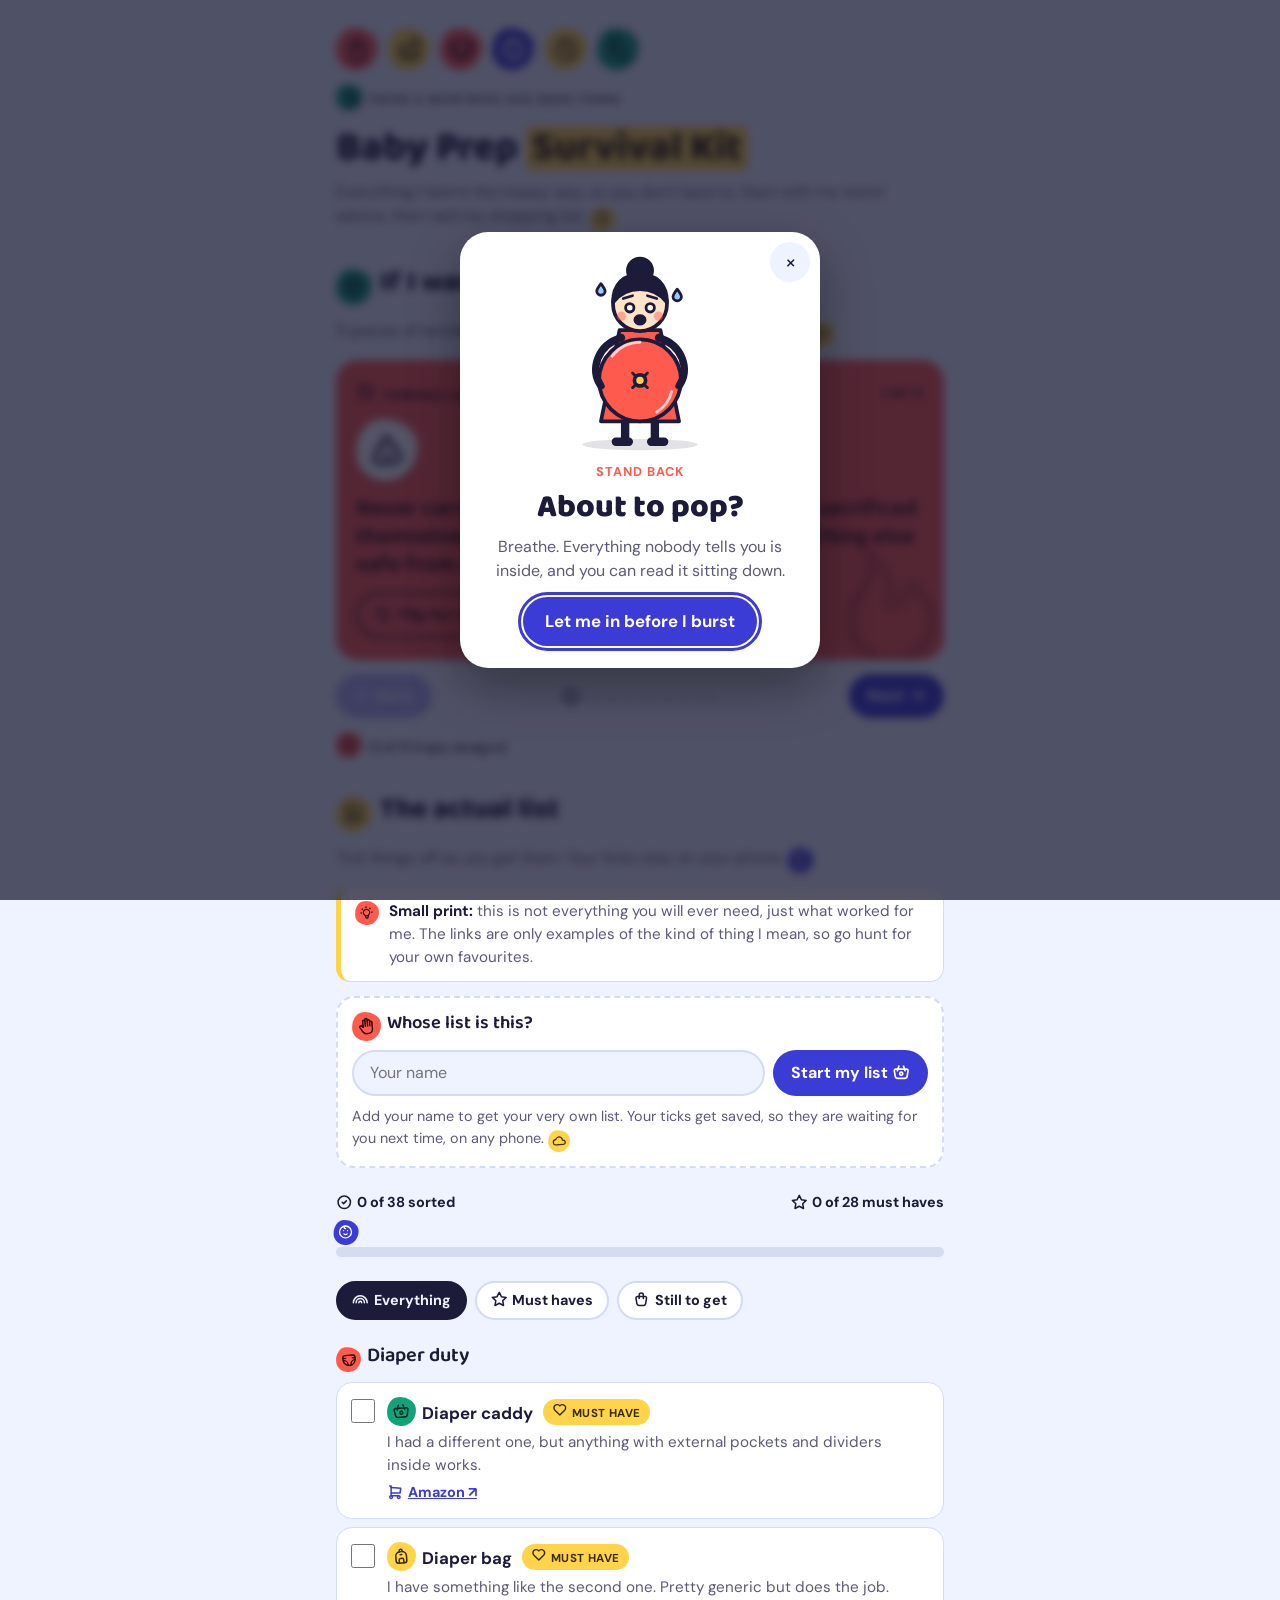
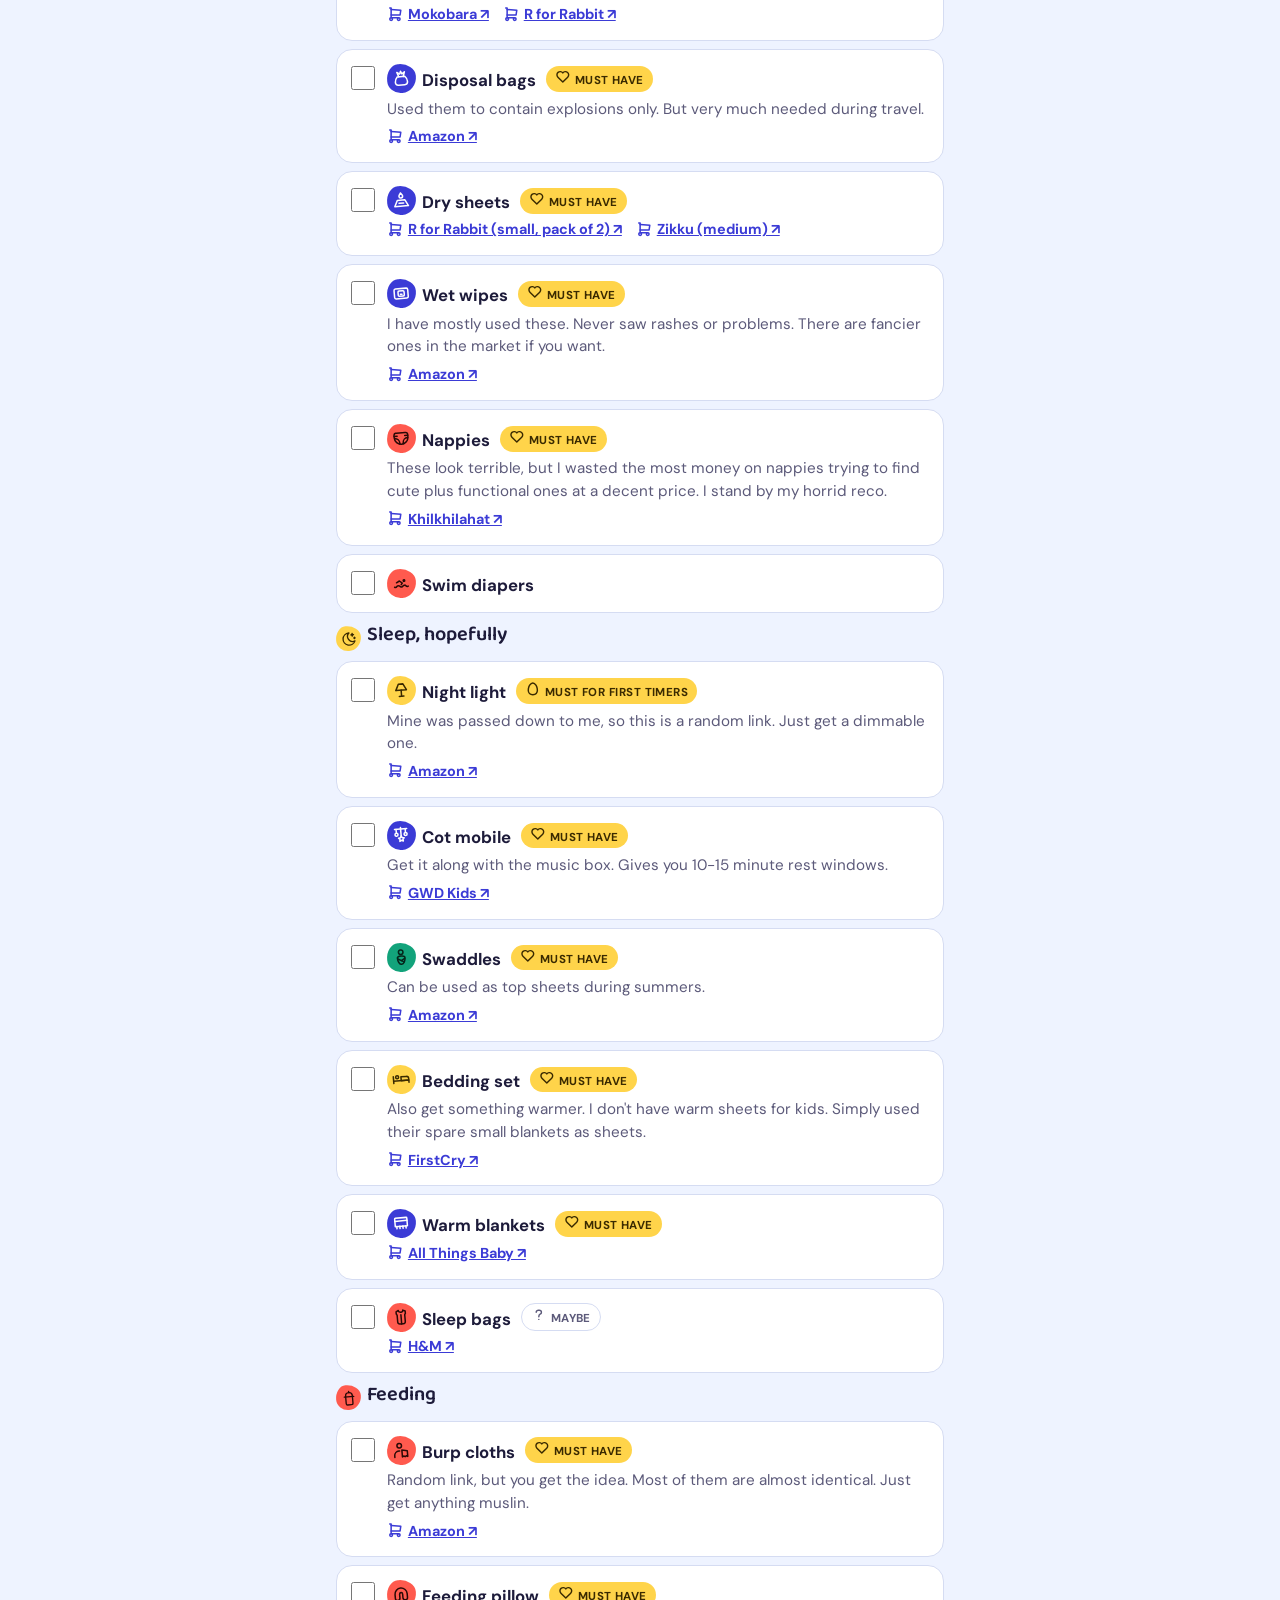
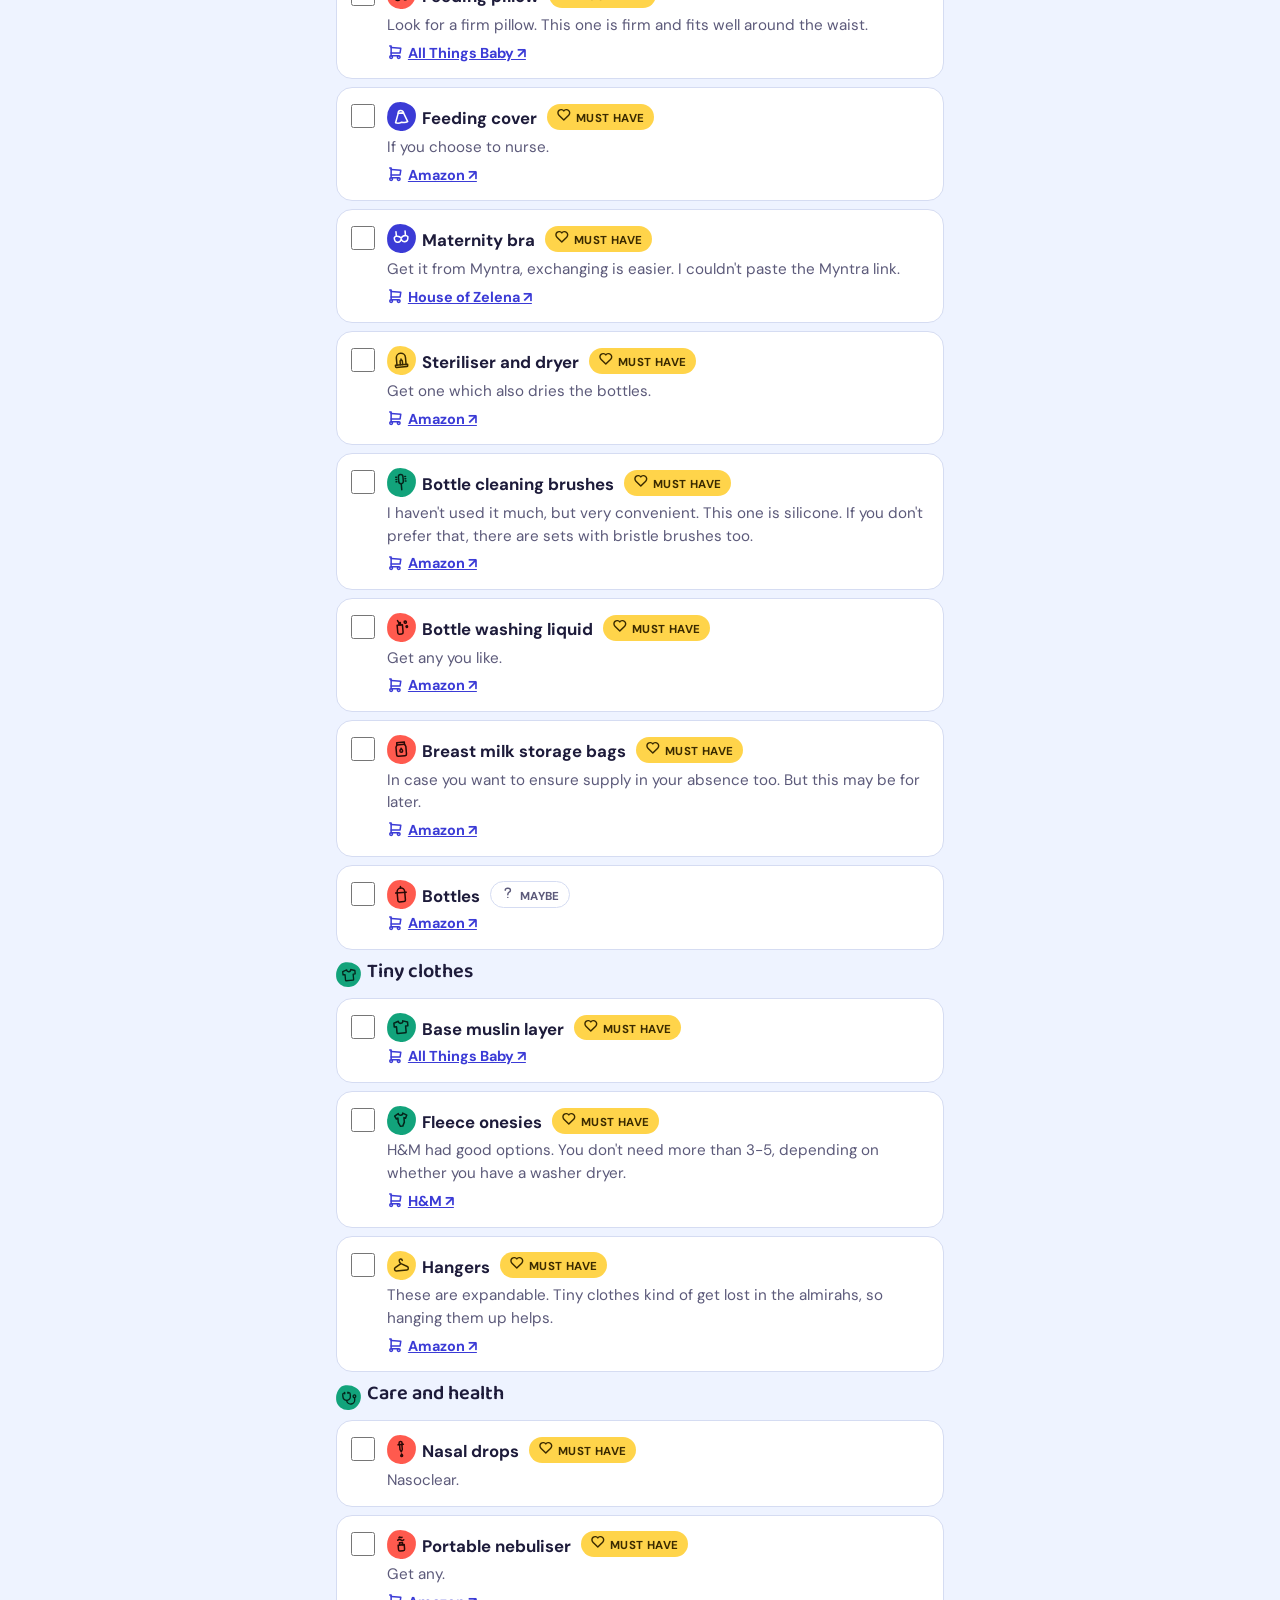
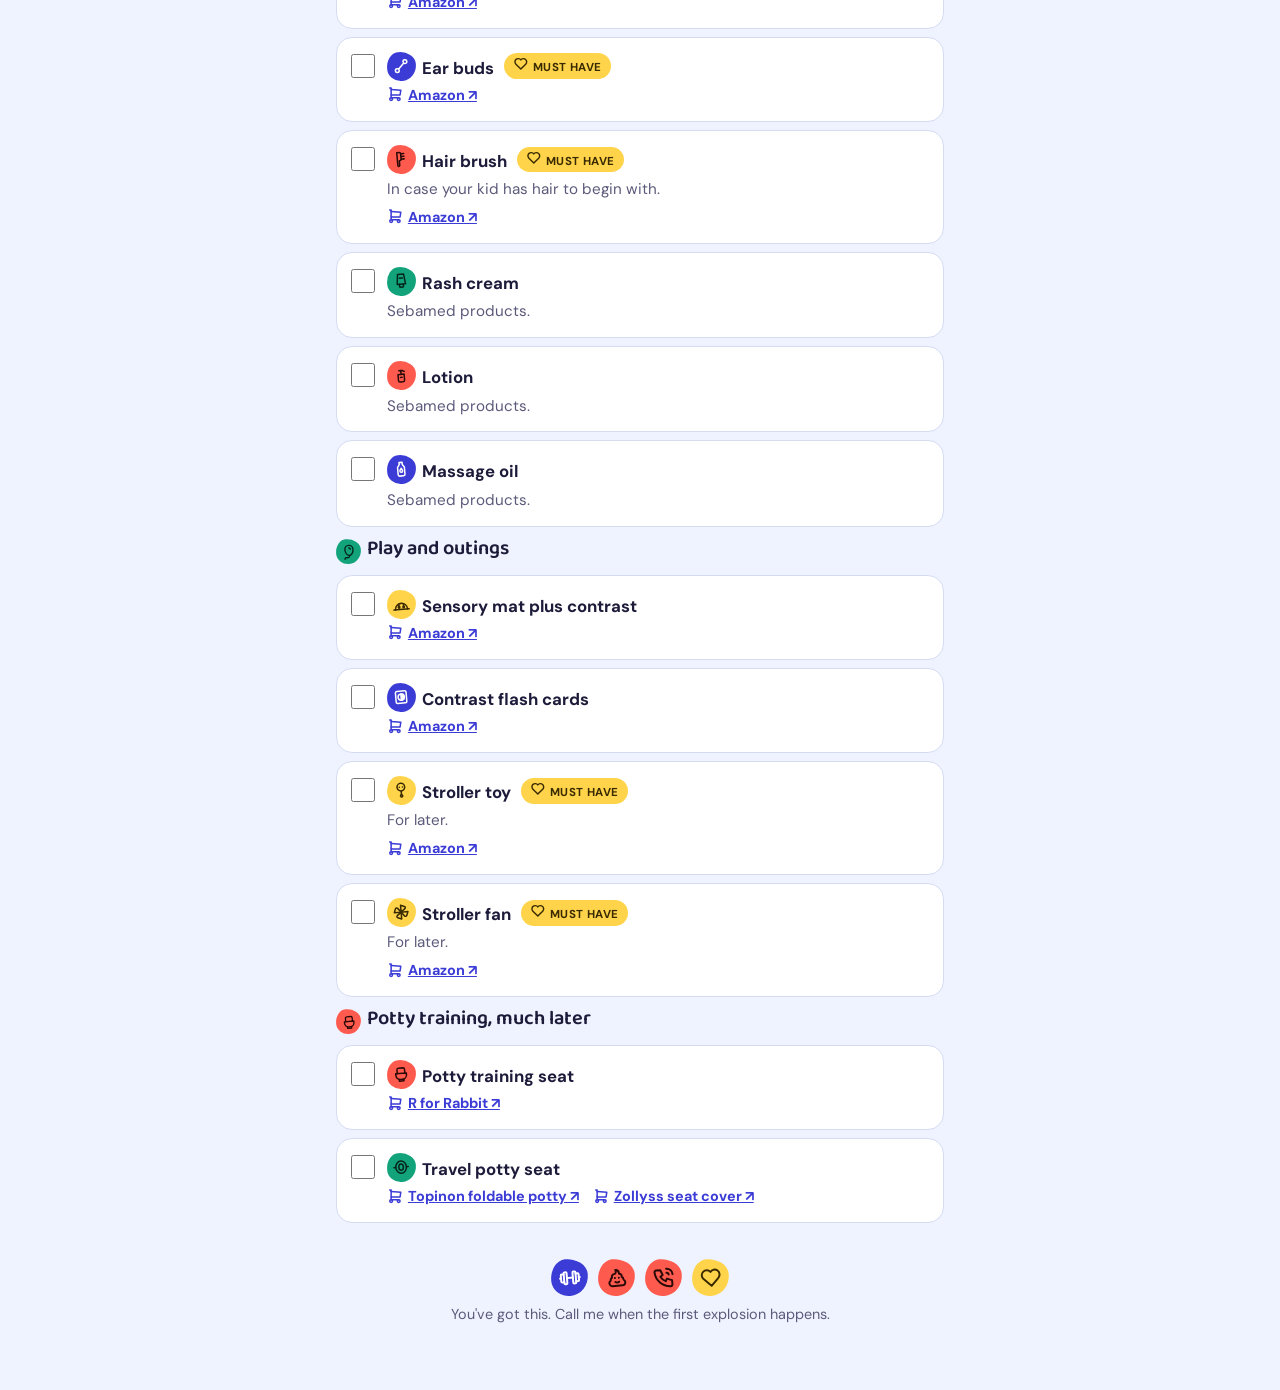
==== commit 02fcde12: "Baby Prep: add a small-print note above the list Says the list is not exhaustive and the links are o" ====
--- a/baby-prep/index.html
+++ b/baby-prep/index.html
@@ -157,6 +157,9 @@
 .links .ic{margin-right:.3em;font-size:.9rem}
 .empty{color:var(--muted);padding:12px 0;text-align:center}
 .empty .ic:first-child{display:grid;font-size:2.4rem;margin:0 auto 8px}
+.fine{display:flex;gap:10px;align-items:flex-start;background:var(--surface);border:1px solid var(--line);border-left:5px solid var(--sun);border-radius:14px;padding:12px 14px;color:var(--muted);font-size:.95rem}
+.fine b{color:var(--ink)}
+.fine .ic{margin-top:1px}
 /* Whose list */
 .who{background:var(--surface);border:2px dashed var(--line);border-radius:18px;padding:14px;display:flex;flex-direction:column;gap:10px}
 .who[hidden],.who form[hidden],.who-me[hidden]{display:none}
@@ -276,6 +279,7 @@
   <section aria-labelledby="list-h">
     <h2 id="list-h"><span class="ic" data-i="shopping-cart" aria-hidden="true"></span>The actual list</h2>
     <p class="sub">Tick things off as you get them. Your ticks stay on your phone. <span class="ic" data-i="device-mobile" aria-hidden="true"></span></p>
+    <p class="fine"><span class="ic" data-i="bulb" aria-hidden="true"></span><span><b>Small print:</b> this is not everything you will ever need, just what worked for me. The links are only examples of the kind of thing I mean, so go hunt for your own favourites.</span></p>
     <div class="who" id="who">
       <form id="who-form">
         <label for="who-input"><span class="ic" data-i="hand-stop" aria-hidden="true"></span>Whose list is this?</label>
@@ -421,16 +425,13 @@
 function emo(name,cls){const s=document.createElement("span");s.className="ic"+(cls?" "+cls:"");s.setAttribute("aria-hidden","true");setIcon(s,name);return s;}
 document.querySelectorAll(".ic[data-i]").forEach(el=>{const n=el.dataset.i;delete el.dataset.i;setIcon(el,n);});
 
-/* ---------- entrance: once per visit ---------- */
+/* ---------- entrance: on every load ---------- */
 (function(){
-  const pop=$("pop"), SEEN="babyprep-pop";
-  let seen=false; try{seen=!!sessionStorage.getItem(SEEN);}catch(e){}
-  if(seen)return;
+  const pop=$("pop");
   const still=matchMedia("(prefers-reduced-motion: reduce)").matches;
   let closing=false;
   function close(burst){
     if(closing)return; closing=true;
-    try{sessionStorage.setItem(SEEN,"1");}catch(e){}
     document.removeEventListener("keydown",onKey);
     const done=()=>{pop.hidden=true;document.documentElement.style.overflow="";};
     if(still||!burst){done();return;}
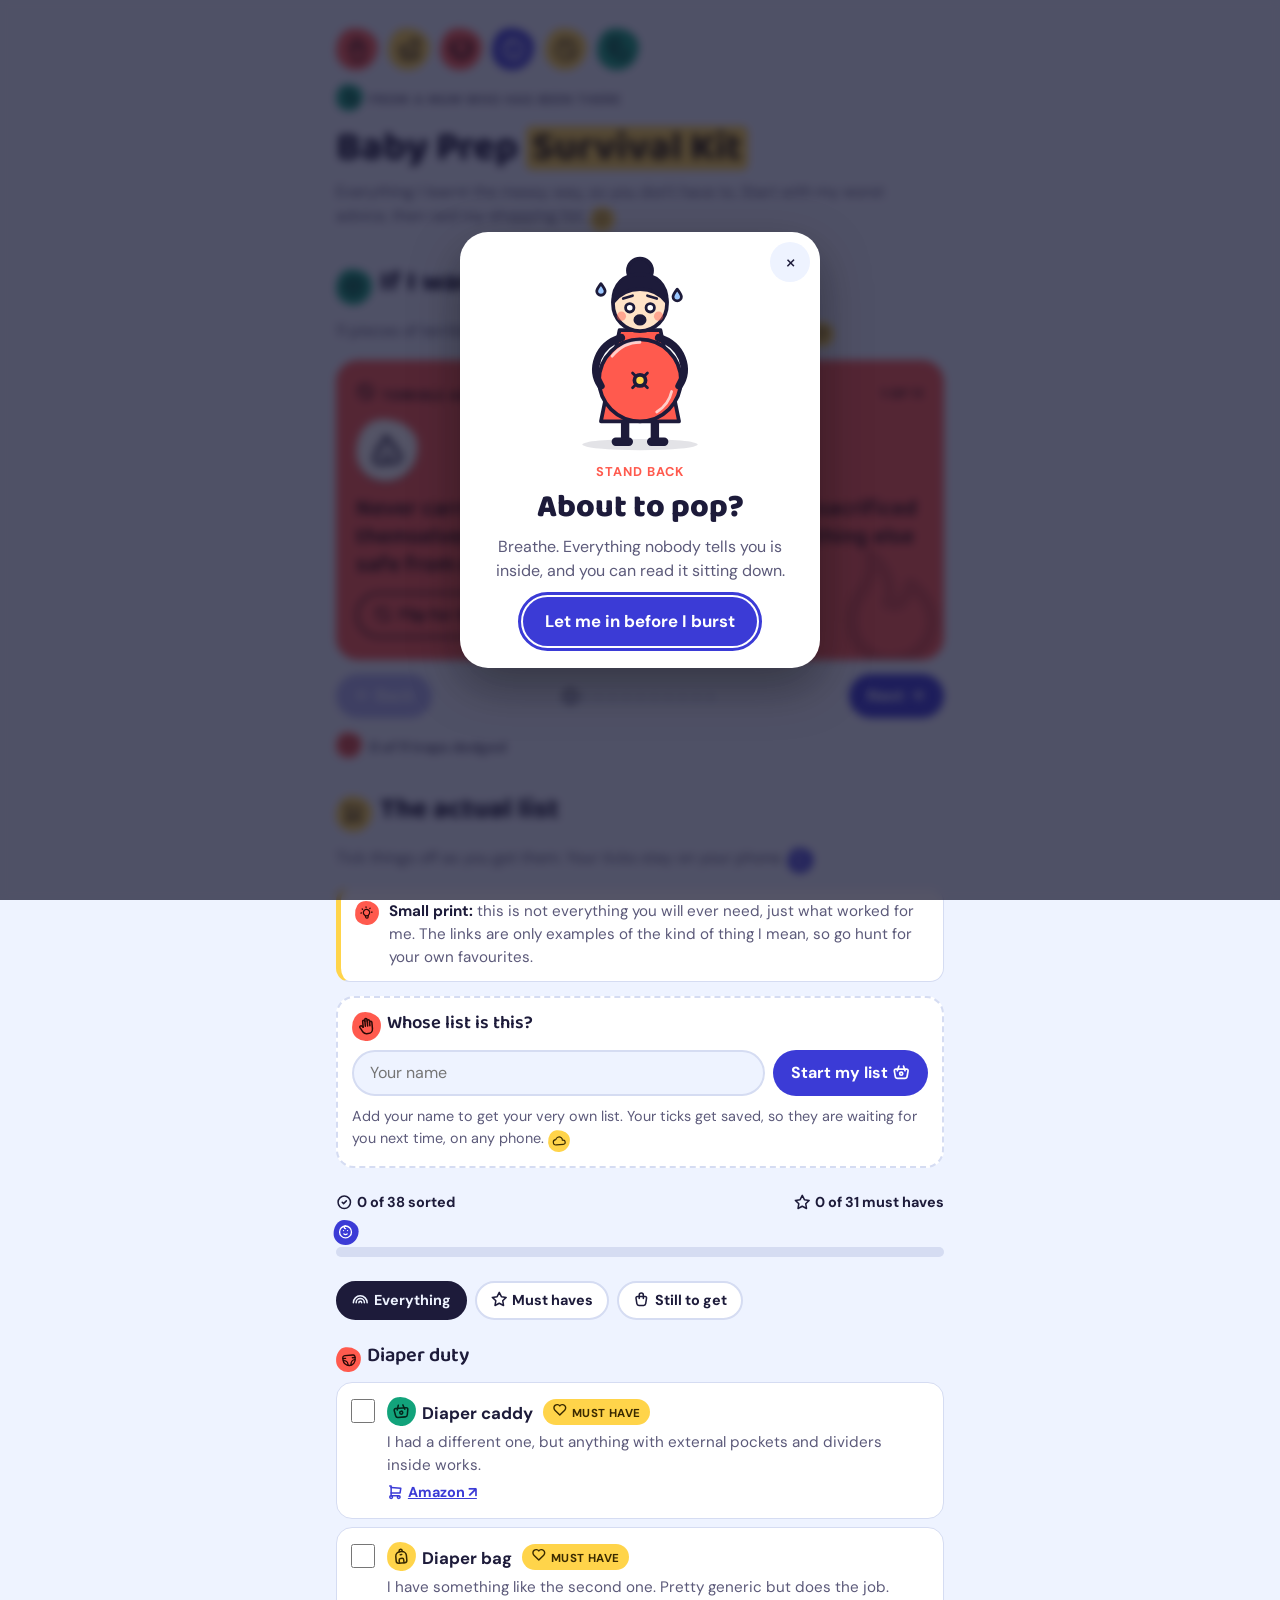
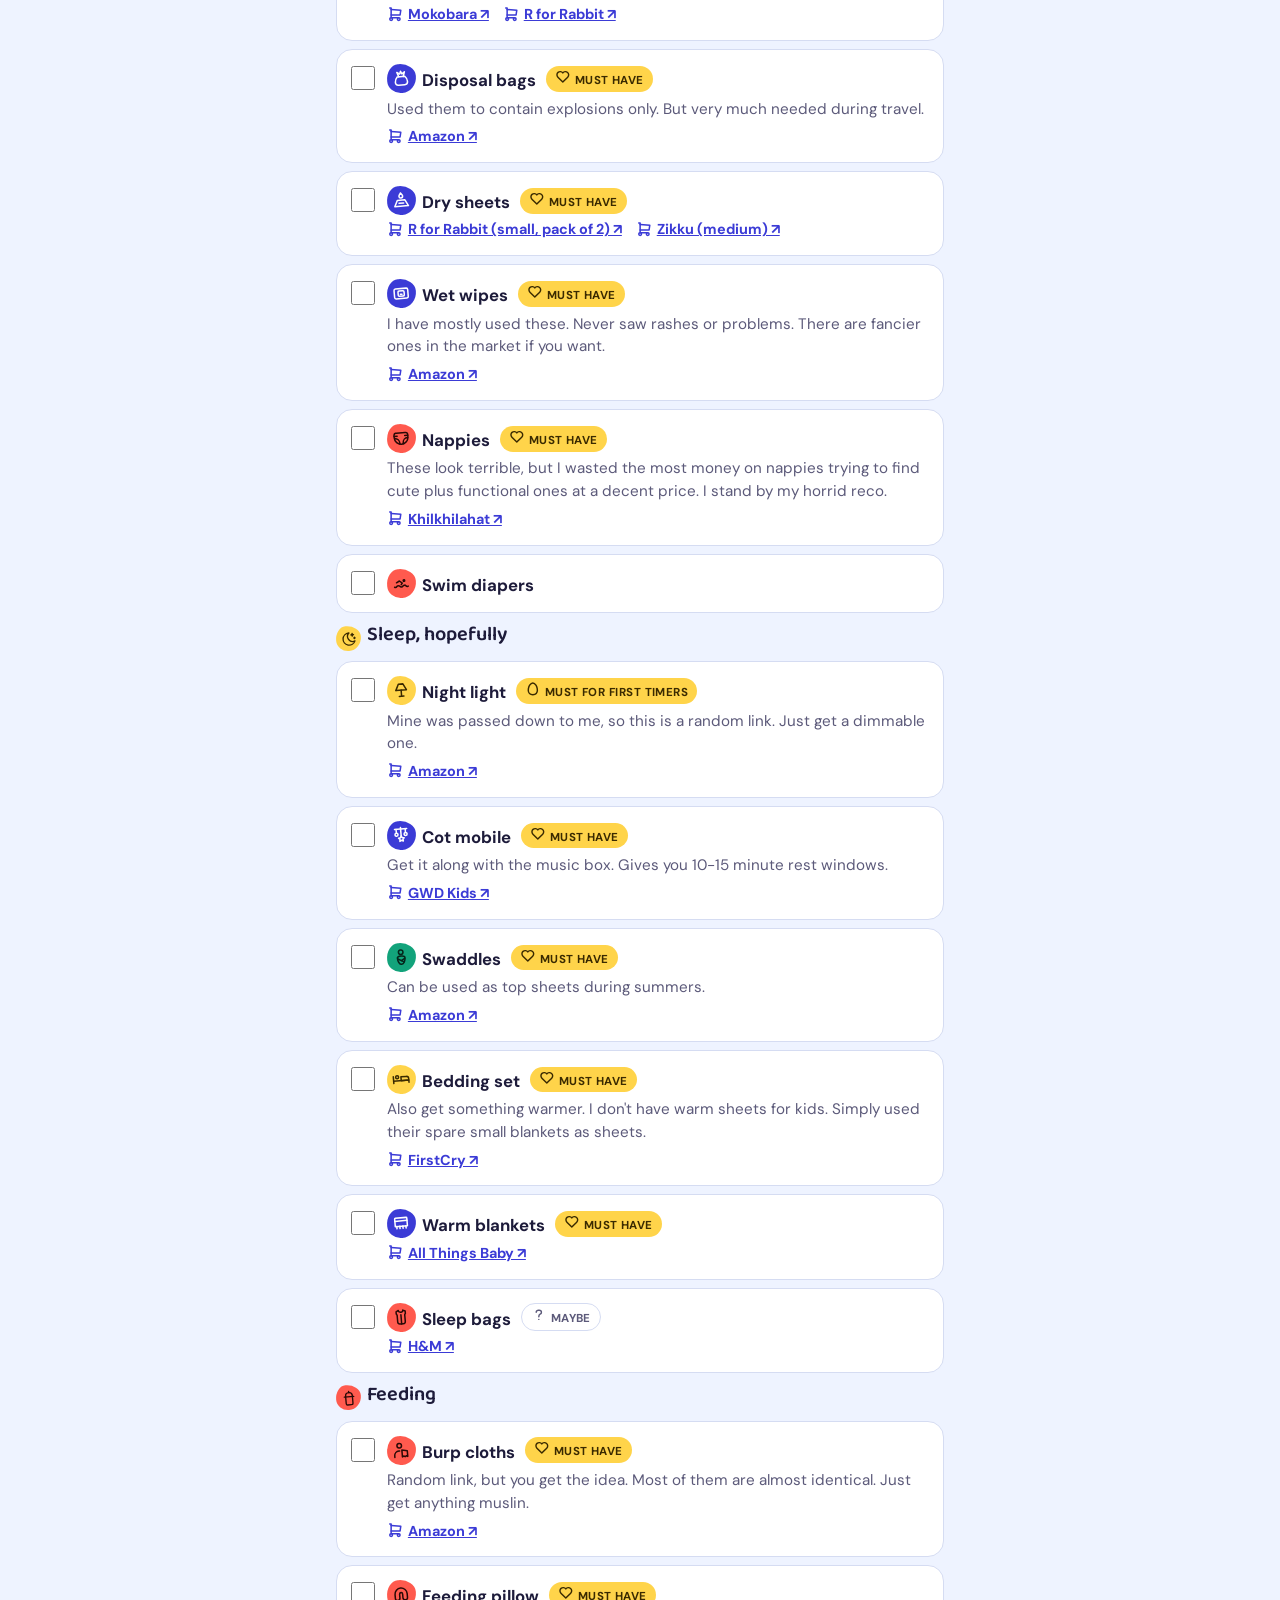
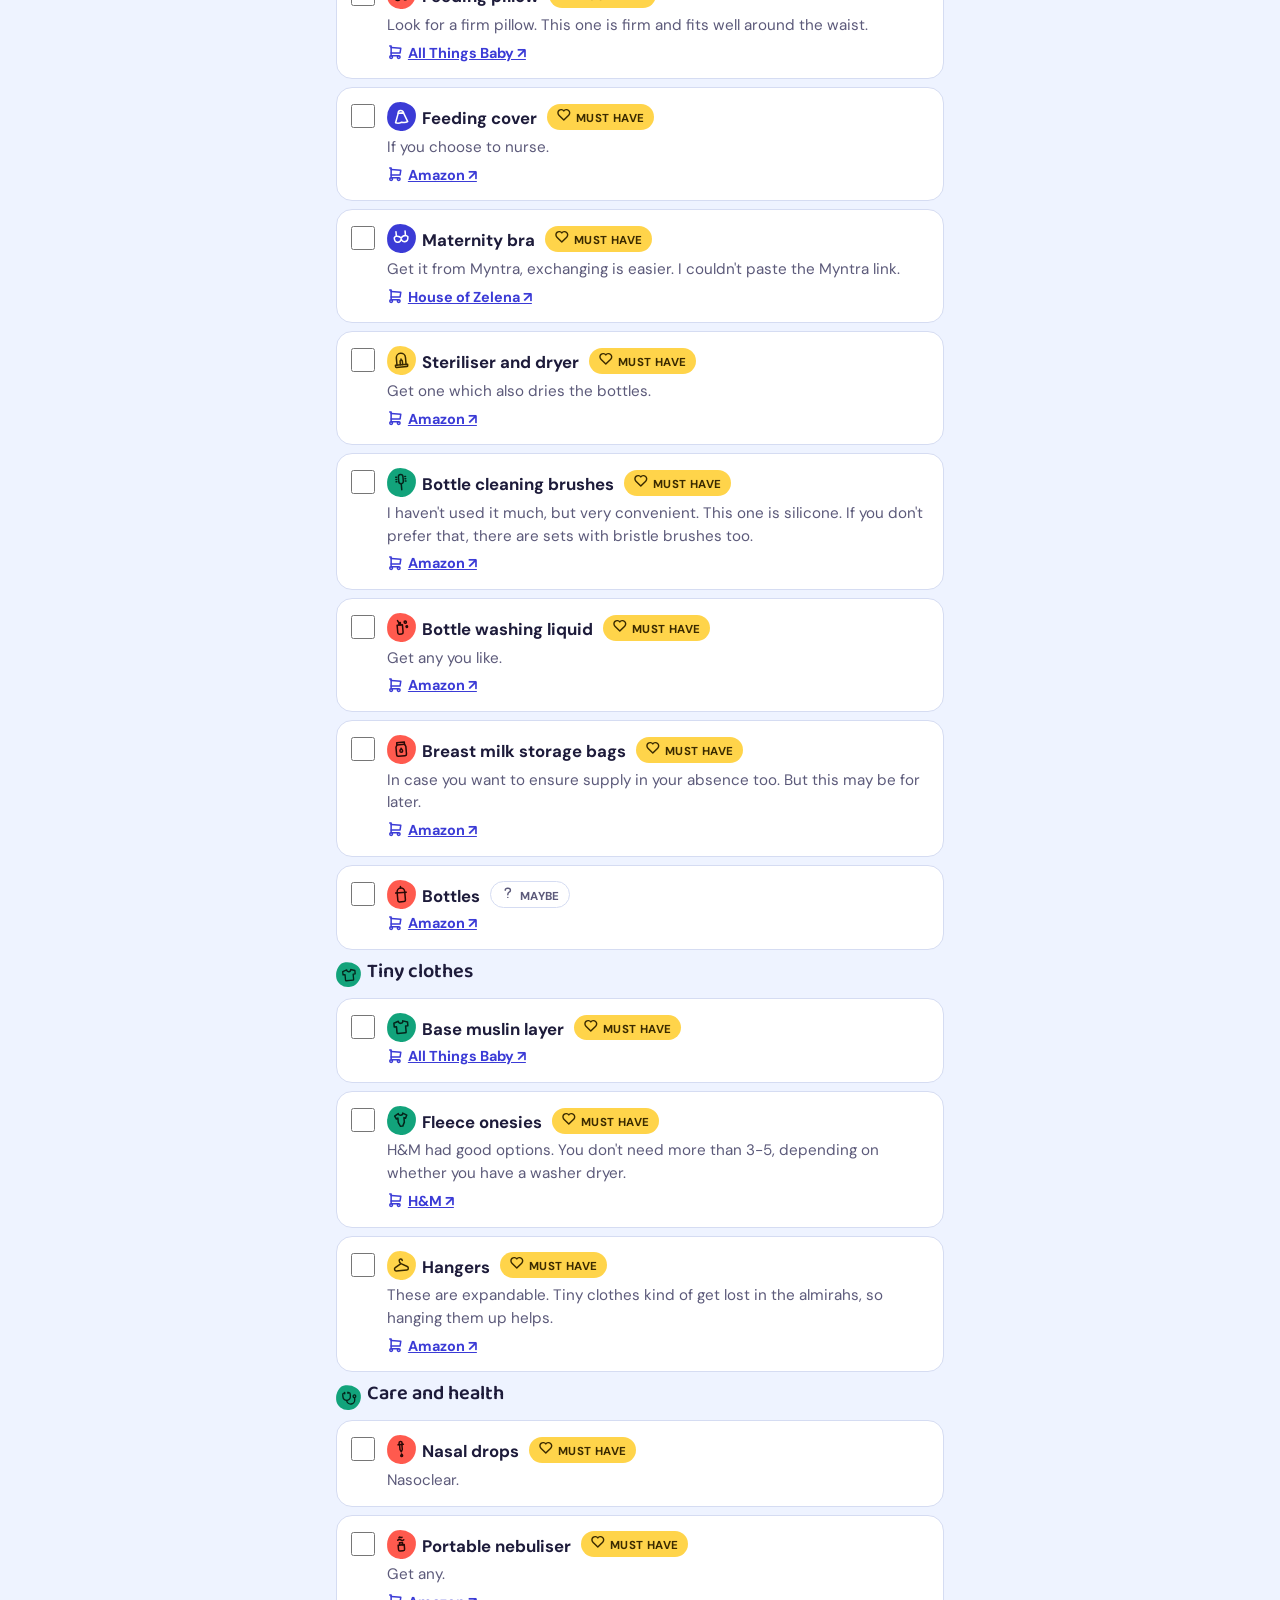
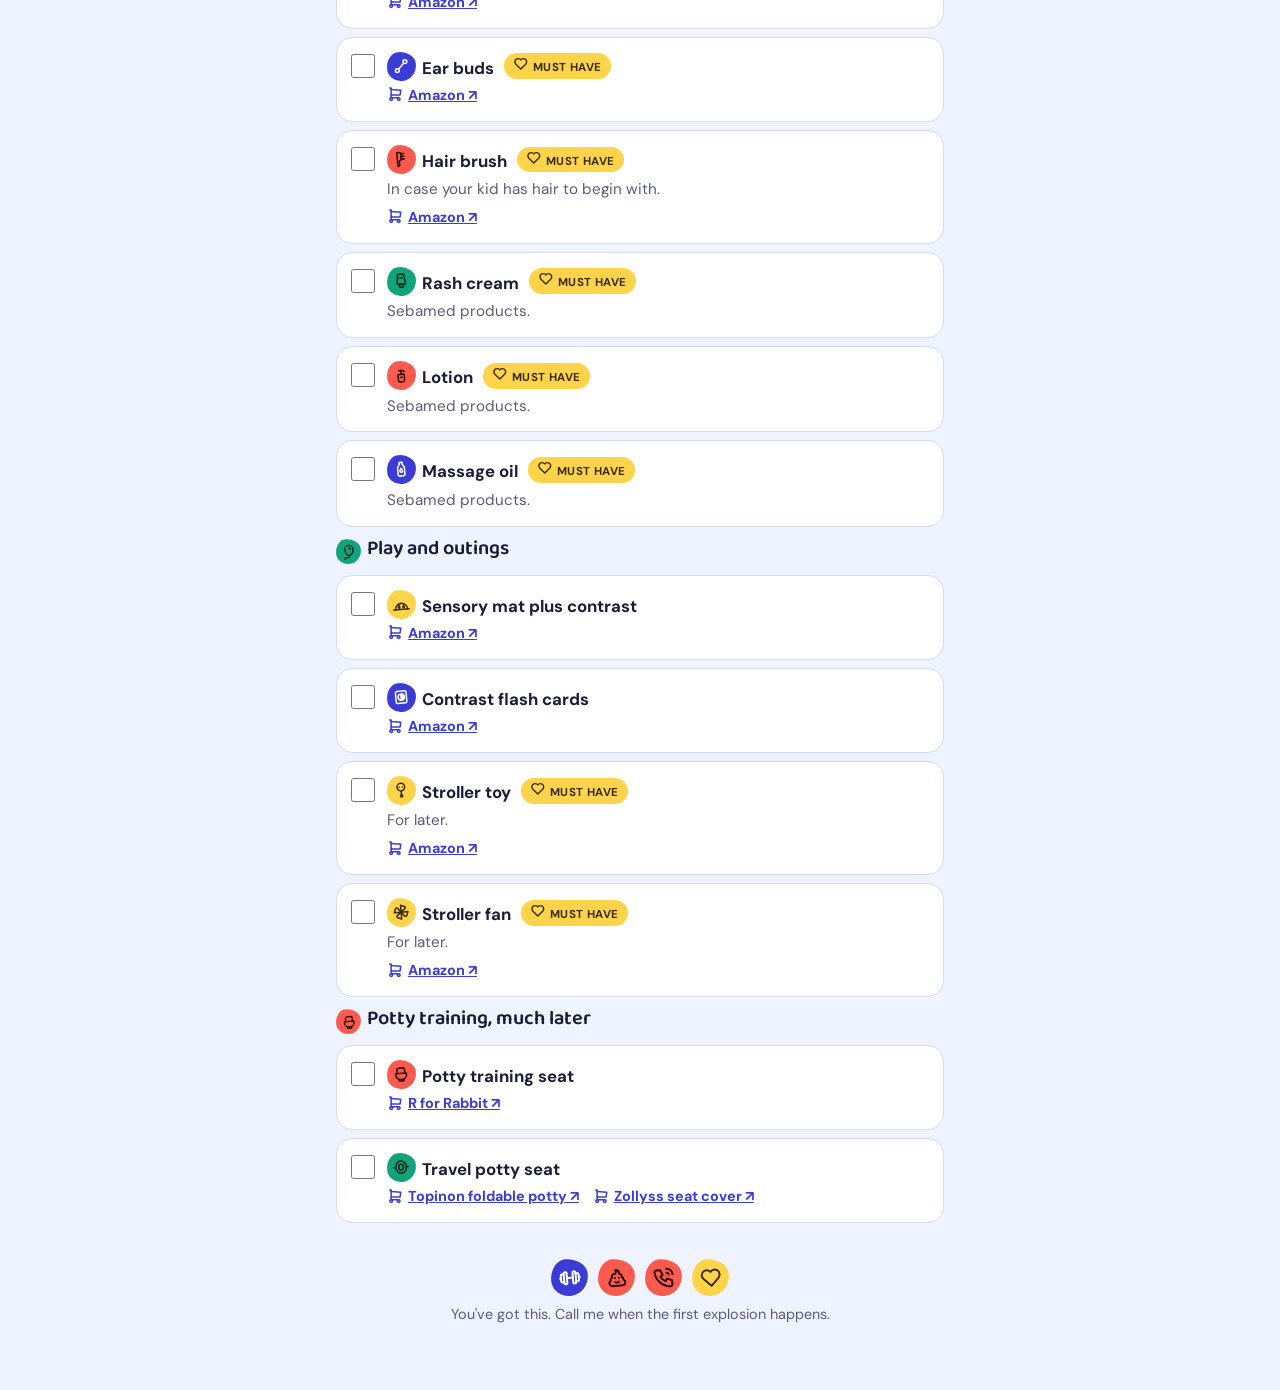
==== commit 05320ef4: "Baby Prep: mark every Care and health item as a must have Co-Authored-By: Claude Fable 5.2 <noreply@" ====
--- a/baby-prep/index.html
+++ b/baby-prep/index.html
@@ -391,9 +391,9 @@
   {n:"Portable nebuliser", e:"nebuliser", v:"Yes", c:"Get any.", l:[[A,"https://amzn.in/d/0hbSRQDB"]]},
   {n:"Ear buds", e:"swab", v:"Yes", c:"", l:[[A,"https://amzn.in/d/0b1JV3pw"]]},
   {n:"Hair brush", e:"hairbrush", v:"Yes", c:"In case your kid has hair to begin with.", l:[[A,"https://amzn.in/d/04DDDQik"]]},
-  {n:"Rash cream", e:"cream-tube", v:"", c:"Sebamed products.", l:[]},
-  {n:"Lotion", e:"lotion", v:"", c:"Sebamed products.", l:[]},
-  {n:"Massage oil", e:"oil-bottle", v:"", c:"Sebamed products.", l:[]}
+  {n:"Rash cream", e:"cream-tube", v:"Yes", c:"Sebamed products.", l:[]},
+  {n:"Lotion", e:"lotion", v:"Yes", c:"Sebamed products.", l:[]},
+  {n:"Massage oil", e:"oil-bottle", v:"Yes", c:"Sebamed products.", l:[]}
  ]},
  {g:"Play and outings", e:"balloon", items:[
   {n:"Sensory mat plus contrast", e:"play-gym", v:"", c:"", l:[[A,"https://amzn.in/d/0fTTgiMX"]]},
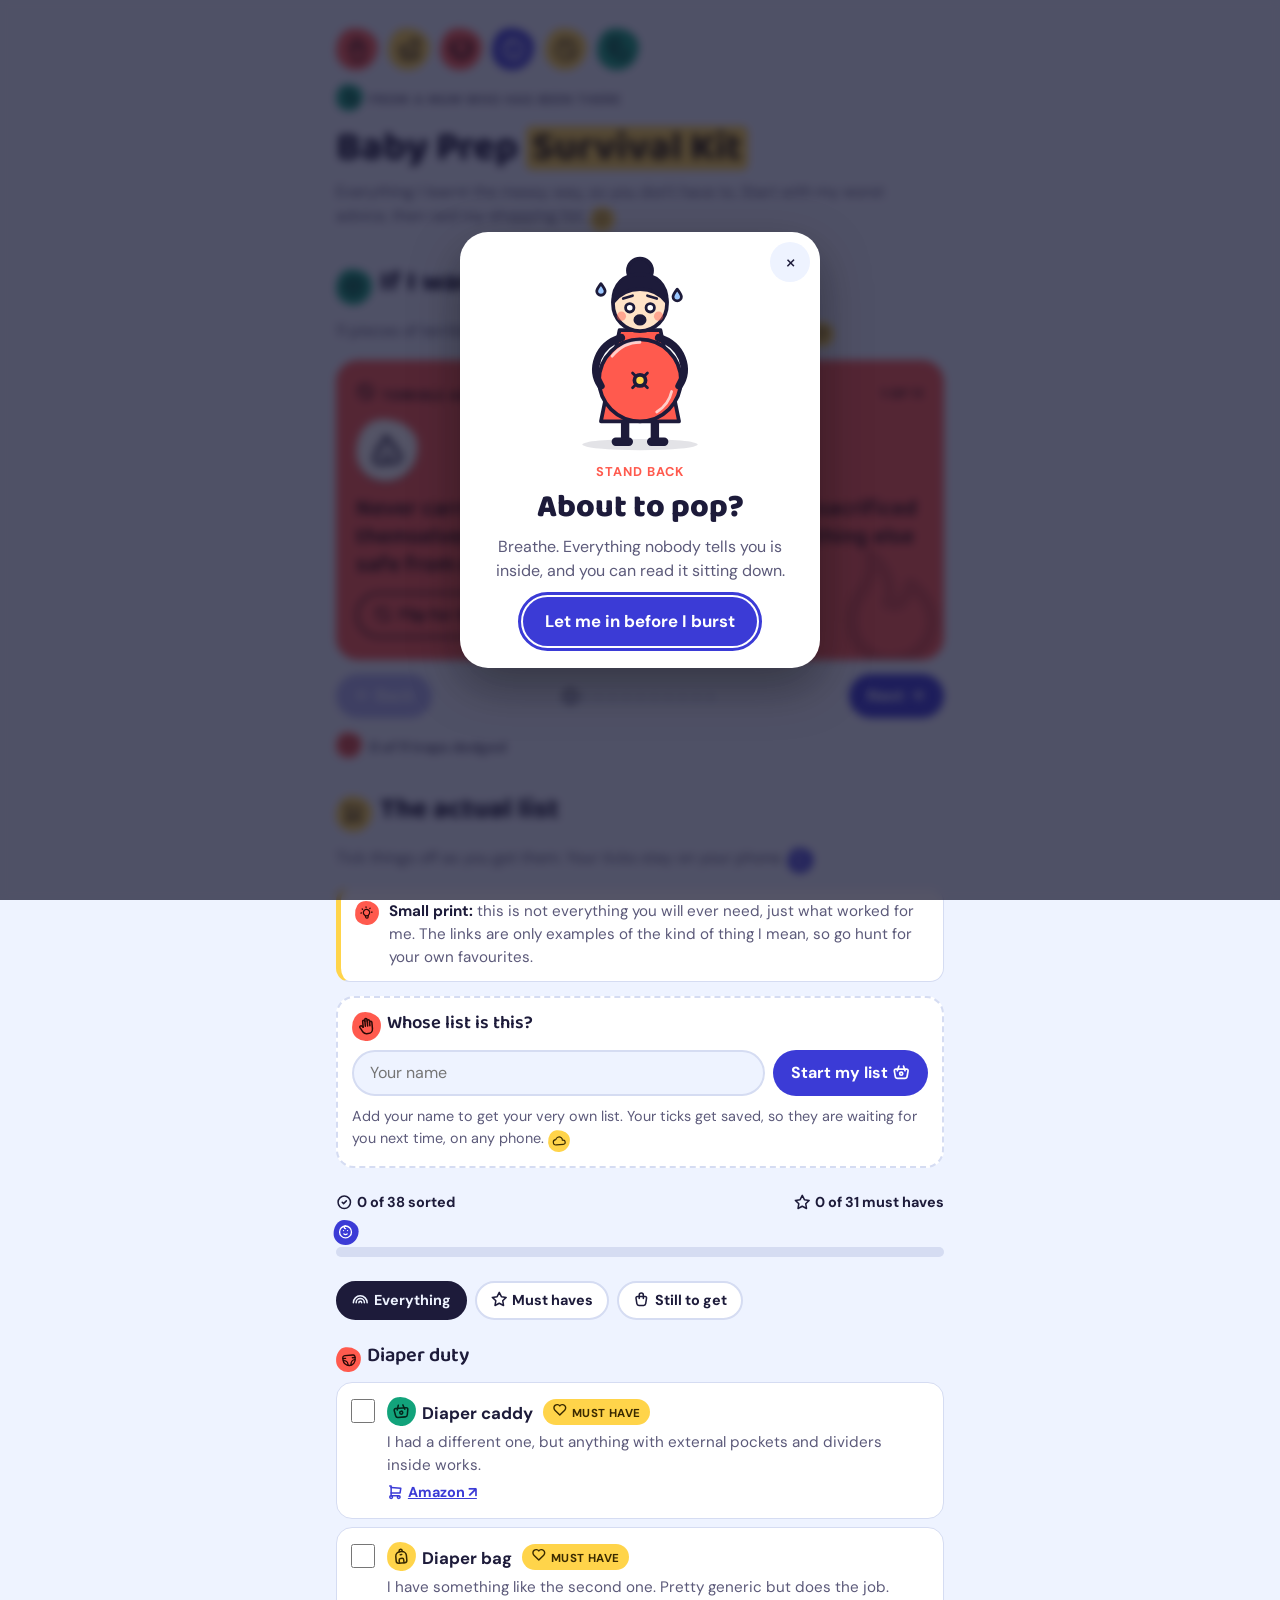
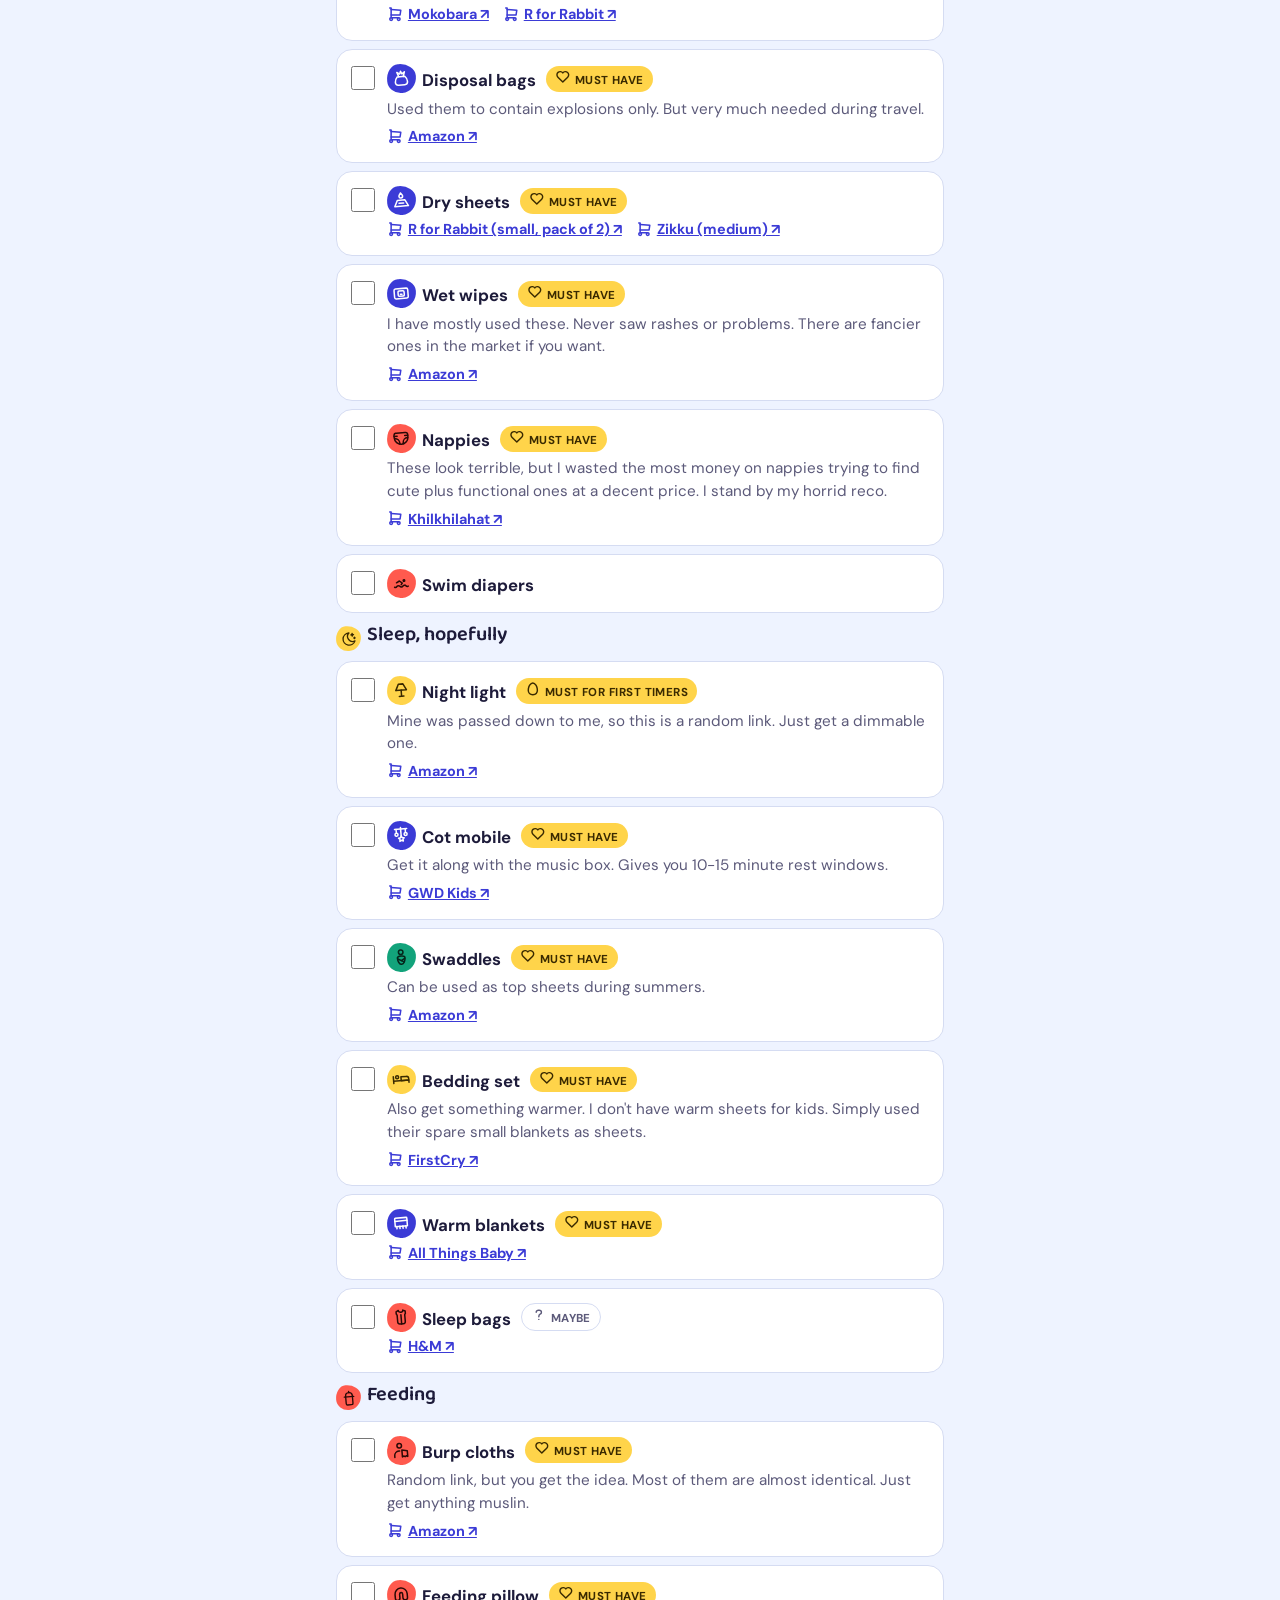
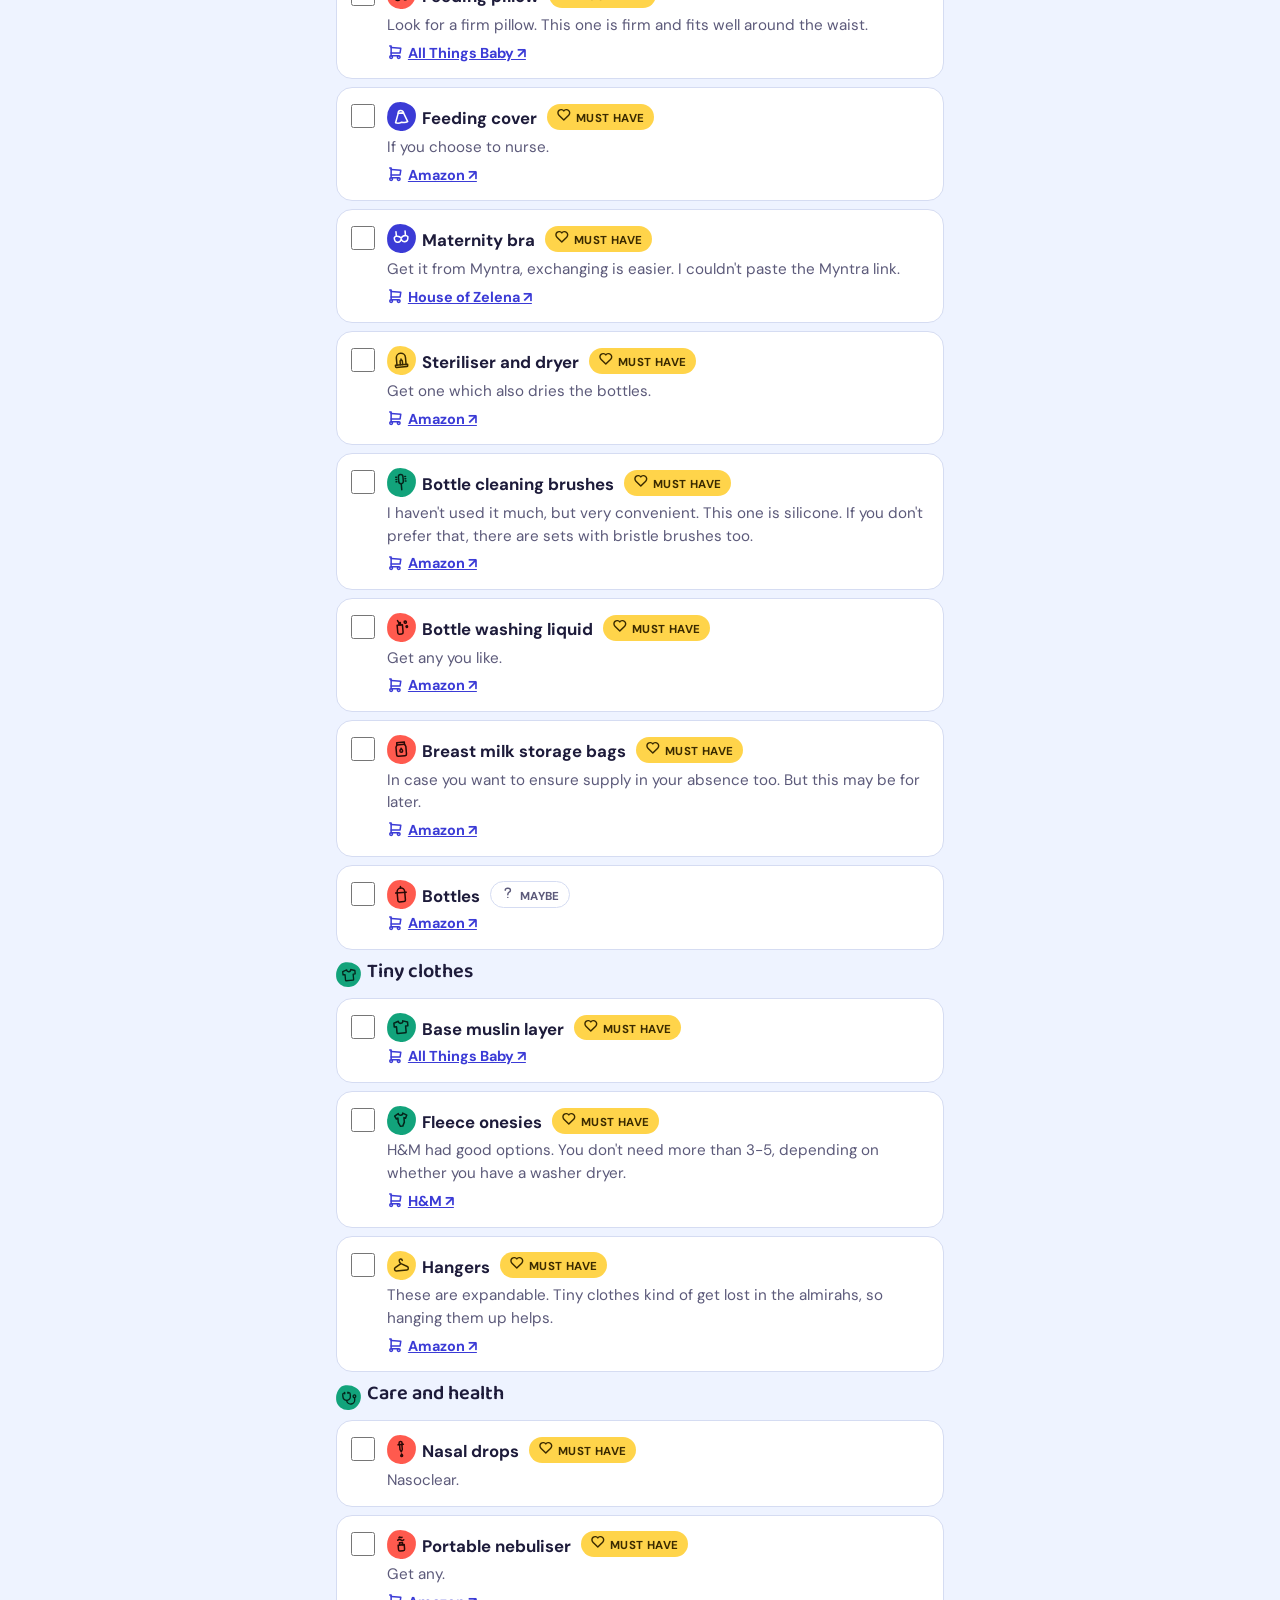
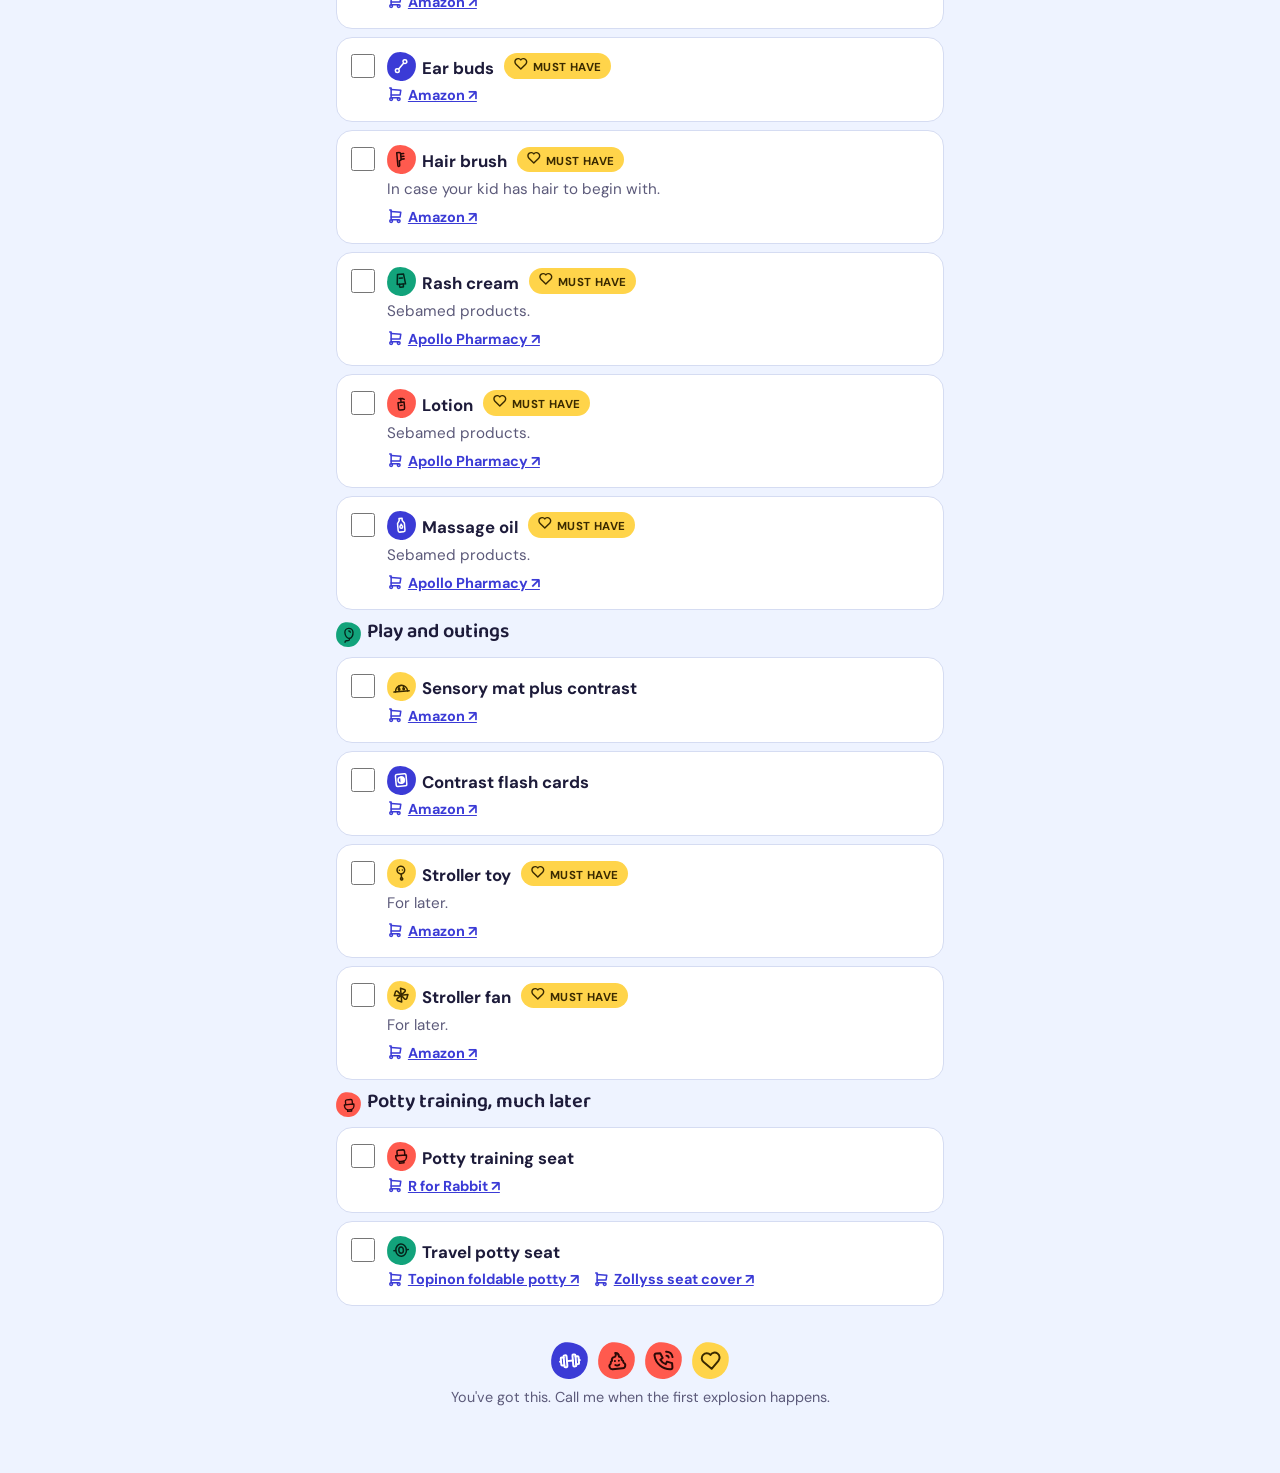
==== commit 3e91380e: "Baby Prep: add Sebamed links for rash cream, lotion and massage oil Co-Authored-By: Claude Fable 5.2" ====
--- a/baby-prep/index.html
+++ b/baby-prep/index.html
@@ -391,9 +391,9 @@
   {n:"Portable nebuliser", e:"nebuliser", v:"Yes", c:"Get any.", l:[[A,"https://amzn.in/d/0hbSRQDB"]]},
   {n:"Ear buds", e:"swab", v:"Yes", c:"", l:[[A,"https://amzn.in/d/0b1JV3pw"]]},
   {n:"Hair brush", e:"hairbrush", v:"Yes", c:"In case your kid has hair to begin with.", l:[[A,"https://amzn.in/d/04DDDQik"]]},
-  {n:"Rash cream", e:"cream-tube", v:"Yes", c:"Sebamed products.", l:[]},
-  {n:"Lotion", e:"lotion", v:"Yes", c:"Sebamed products.", l:[]},
-  {n:"Massage oil", e:"oil-bottle", v:"Yes", c:"Sebamed products.", l:[]}
+  {n:"Rash cream", e:"cream-tube", v:"Yes", c:"Sebamed products.", l:[["Apollo Pharmacy","https://www.apollopharmacy.in/otc/sebamed-baby-diaper-rash-cr-100g"]]},
+  {n:"Lotion", e:"lotion", v:"Yes", c:"Sebamed products.", l:[["Apollo Pharmacy","https://www.apollopharmacy.in/otc/sebamed-baby-lotion-100ml"]]},
+  {n:"Massage oil", e:"oil-bottle", v:"Yes", c:"Sebamed products.", l:[["Apollo Pharmacy","https://www.apollopharmacy.in/otc/sebamed-baby-soothing-massage-oil-150ml"]]}
  ]},
  {g:"Play and outings", e:"balloon", items:[
   {n:"Sensory mat plus contrast", e:"play-gym", v:"", c:"", l:[[A,"https://amzn.in/d/0fTTgiMX"]]},
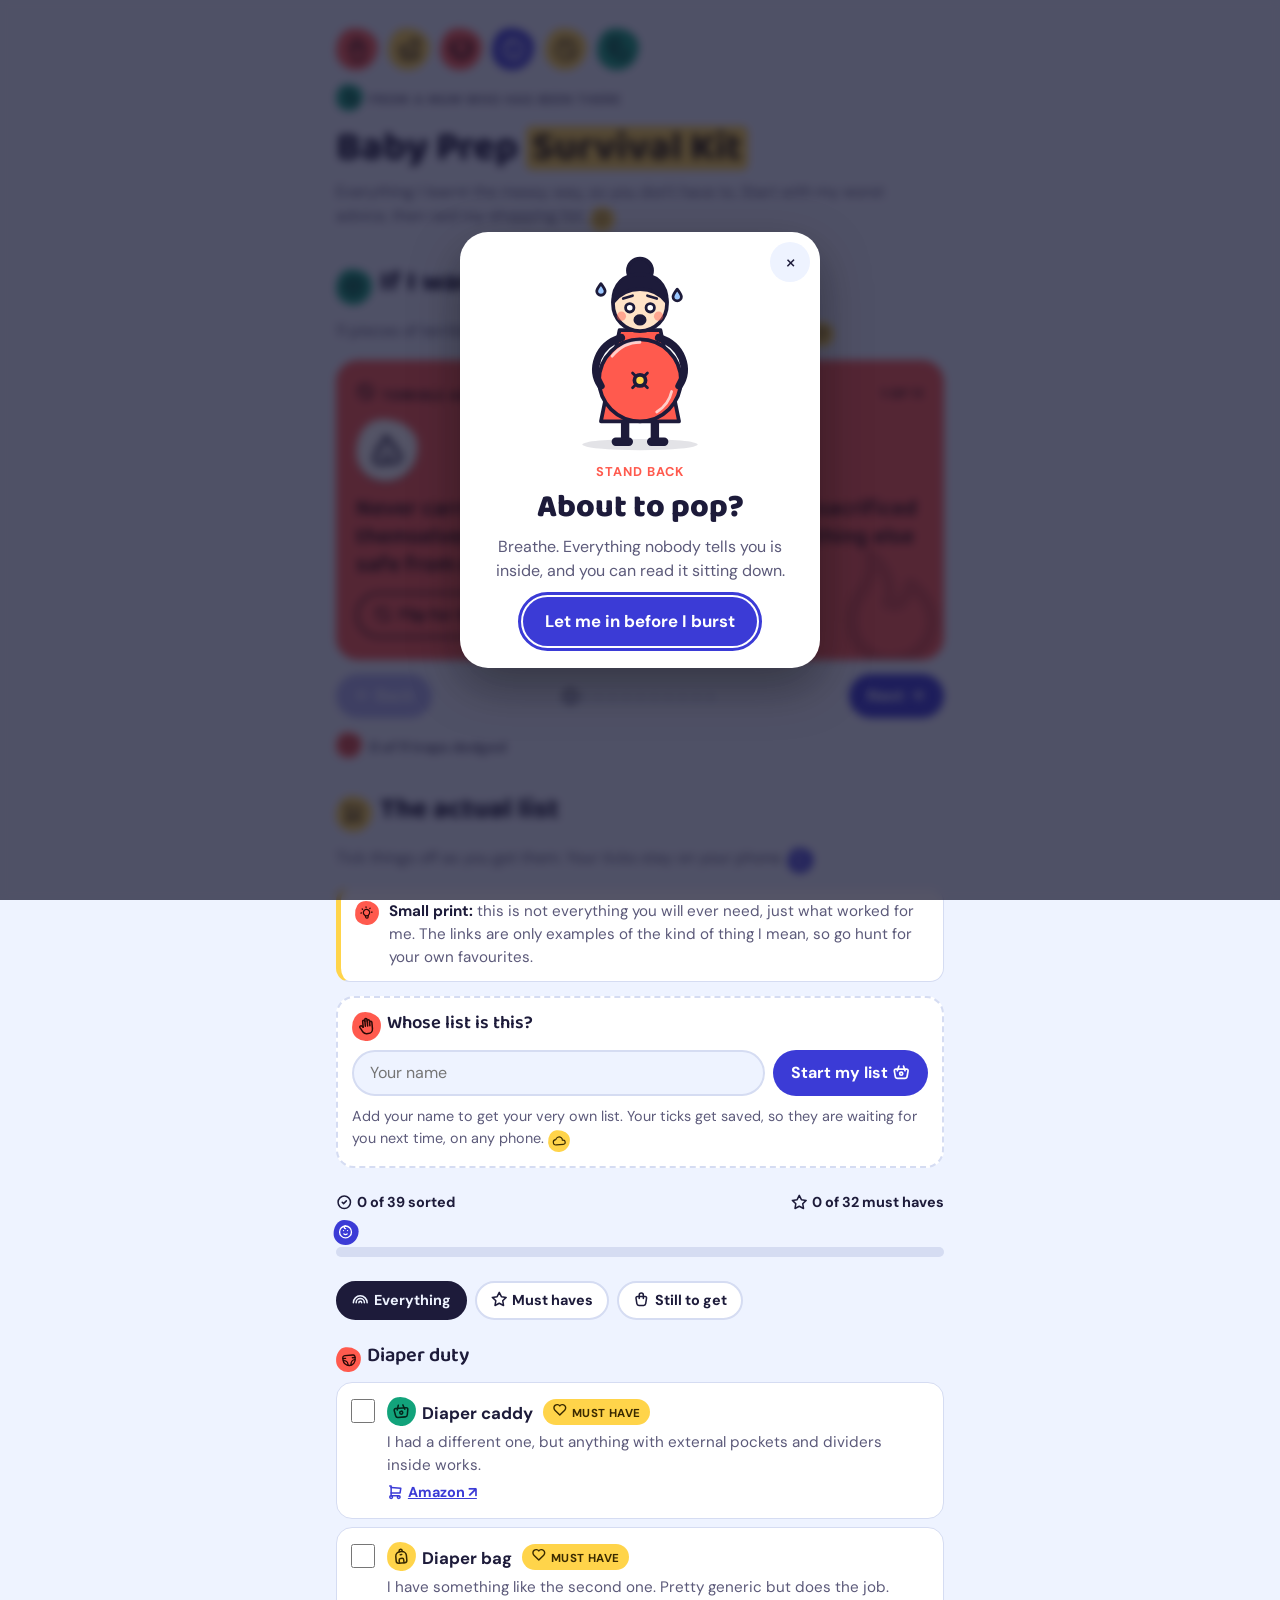
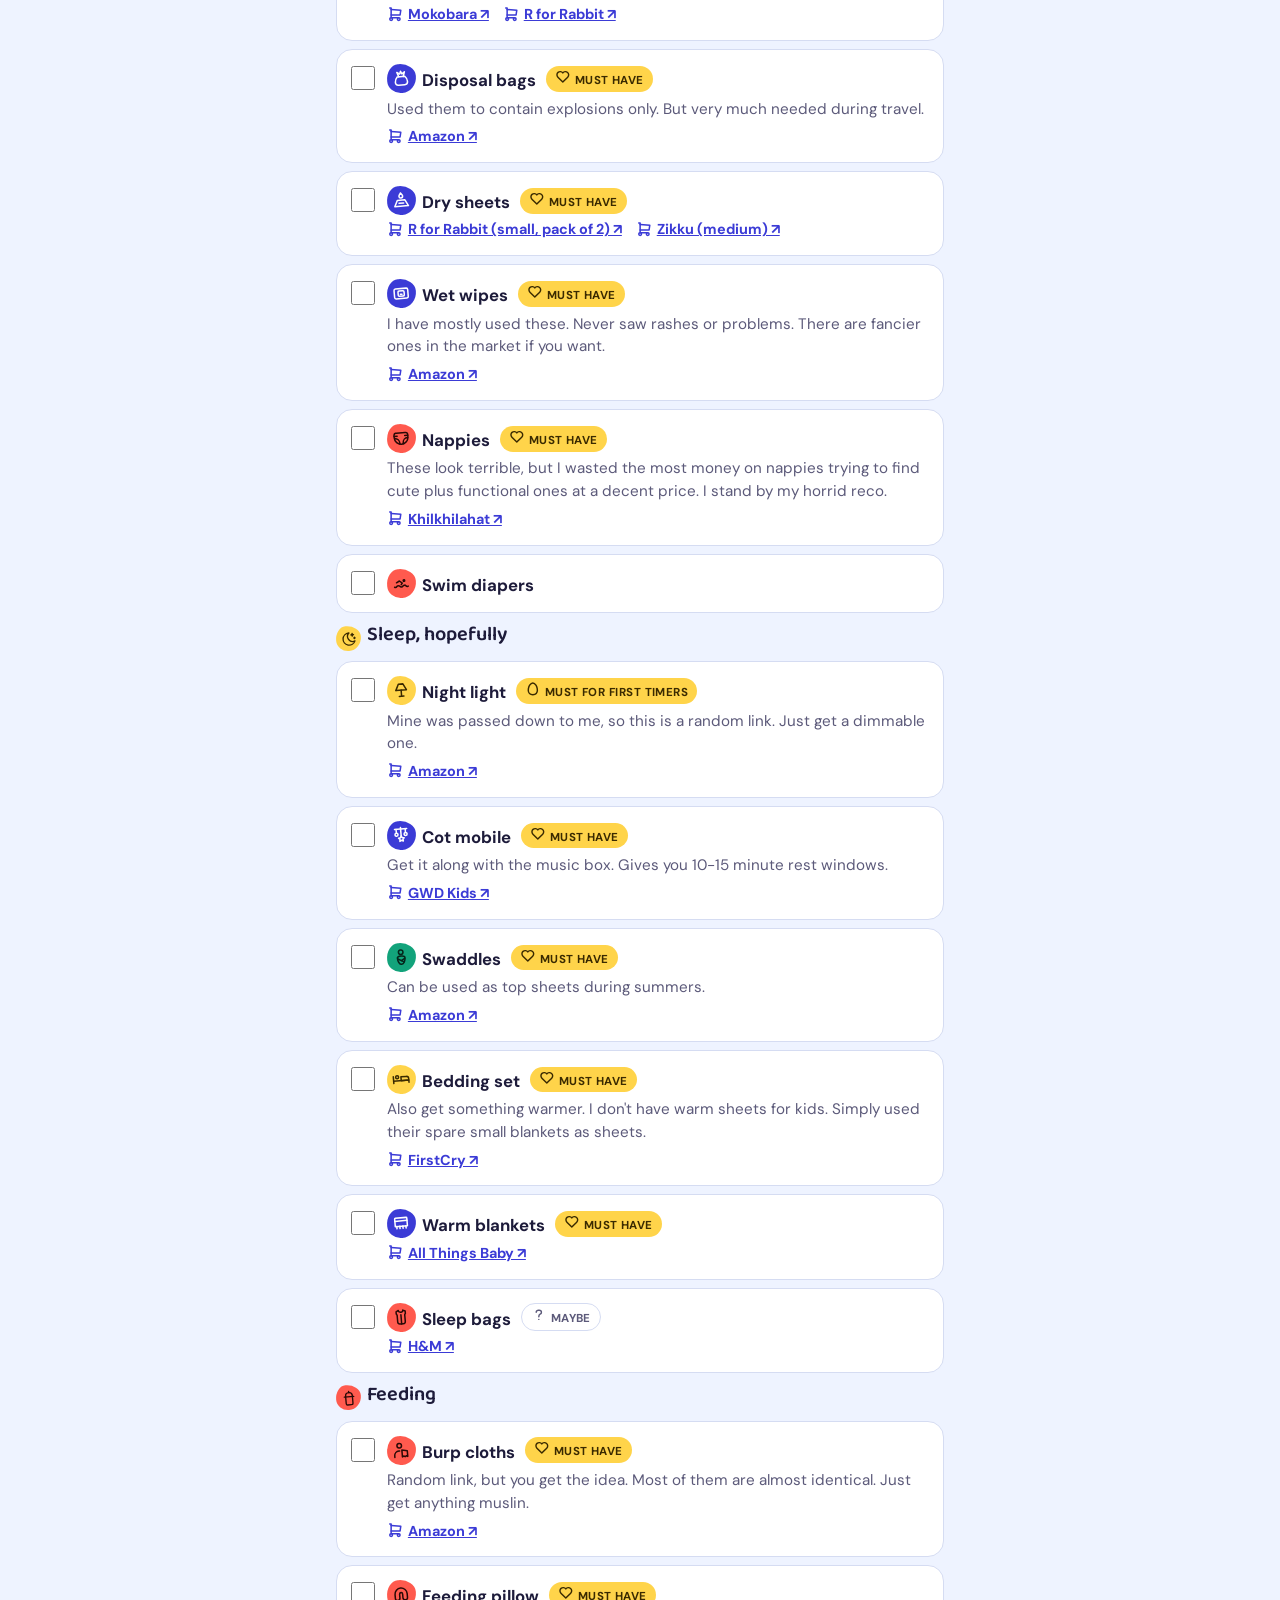
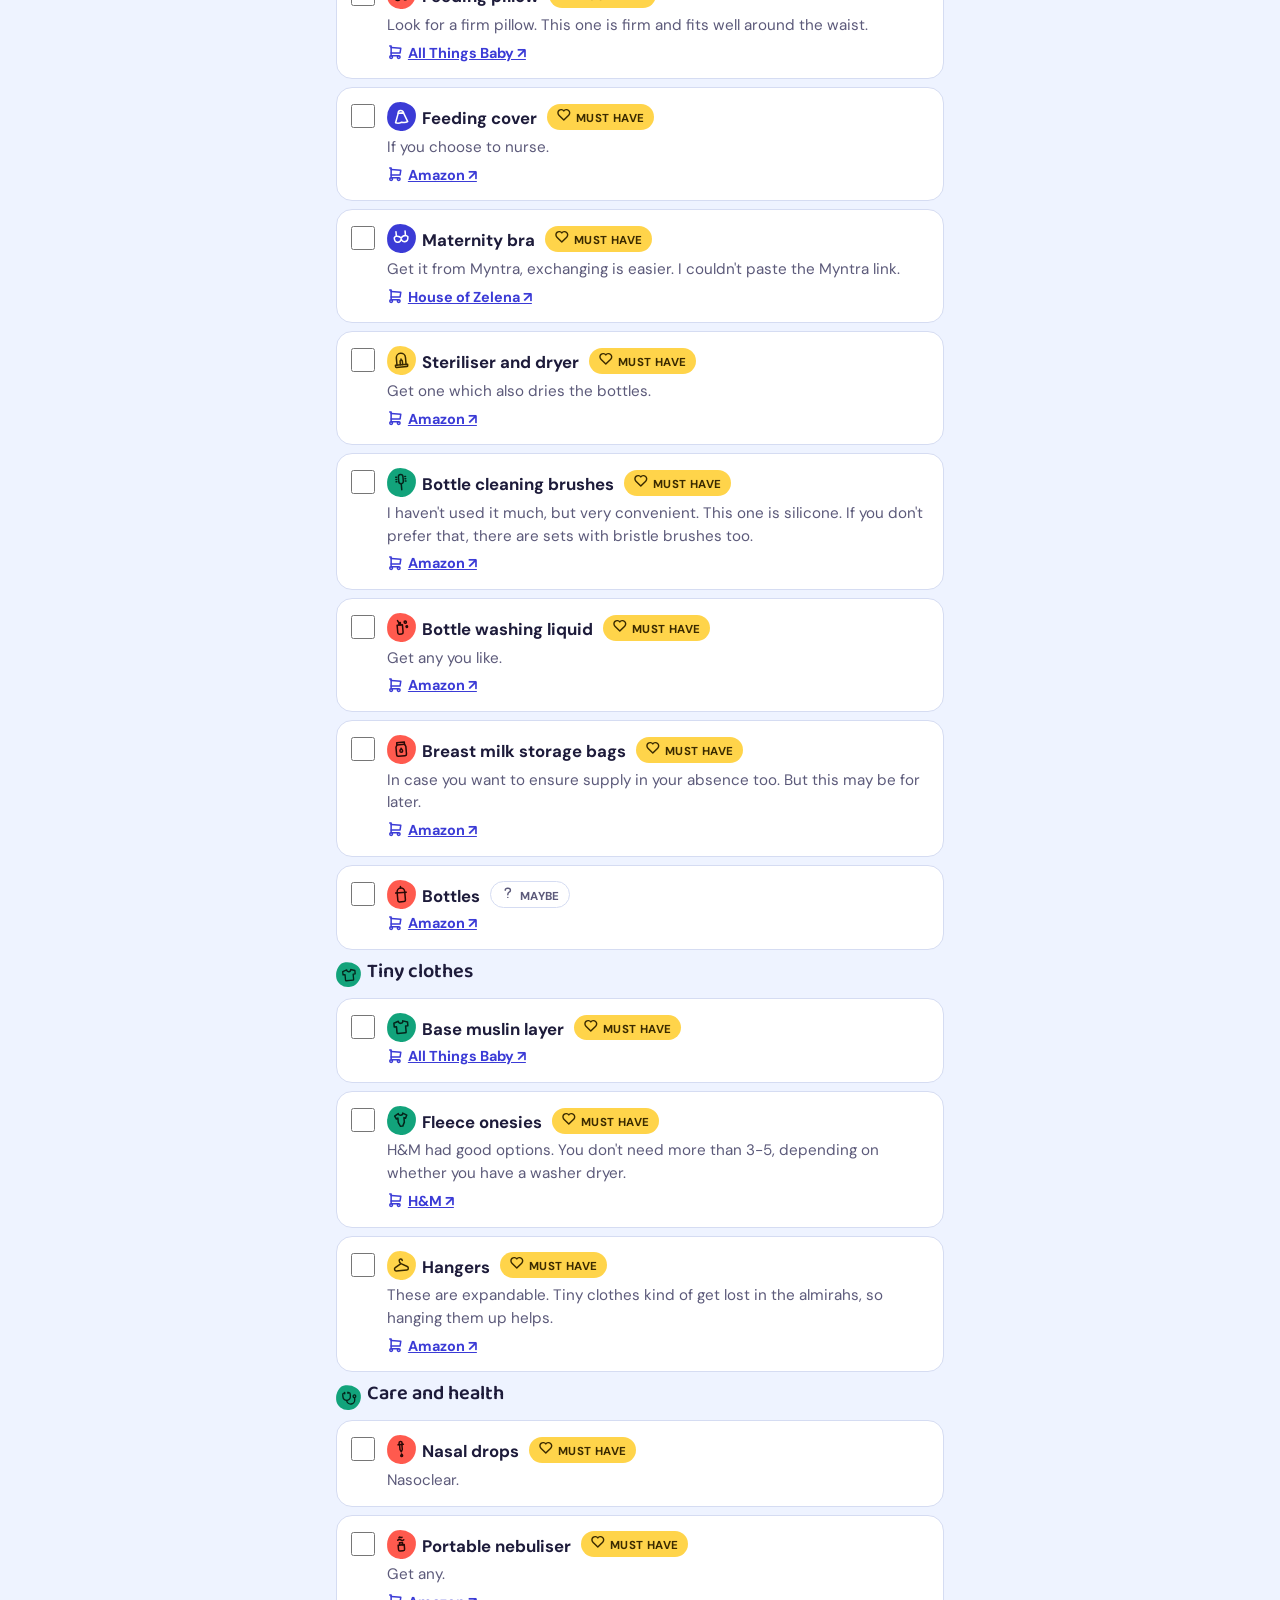
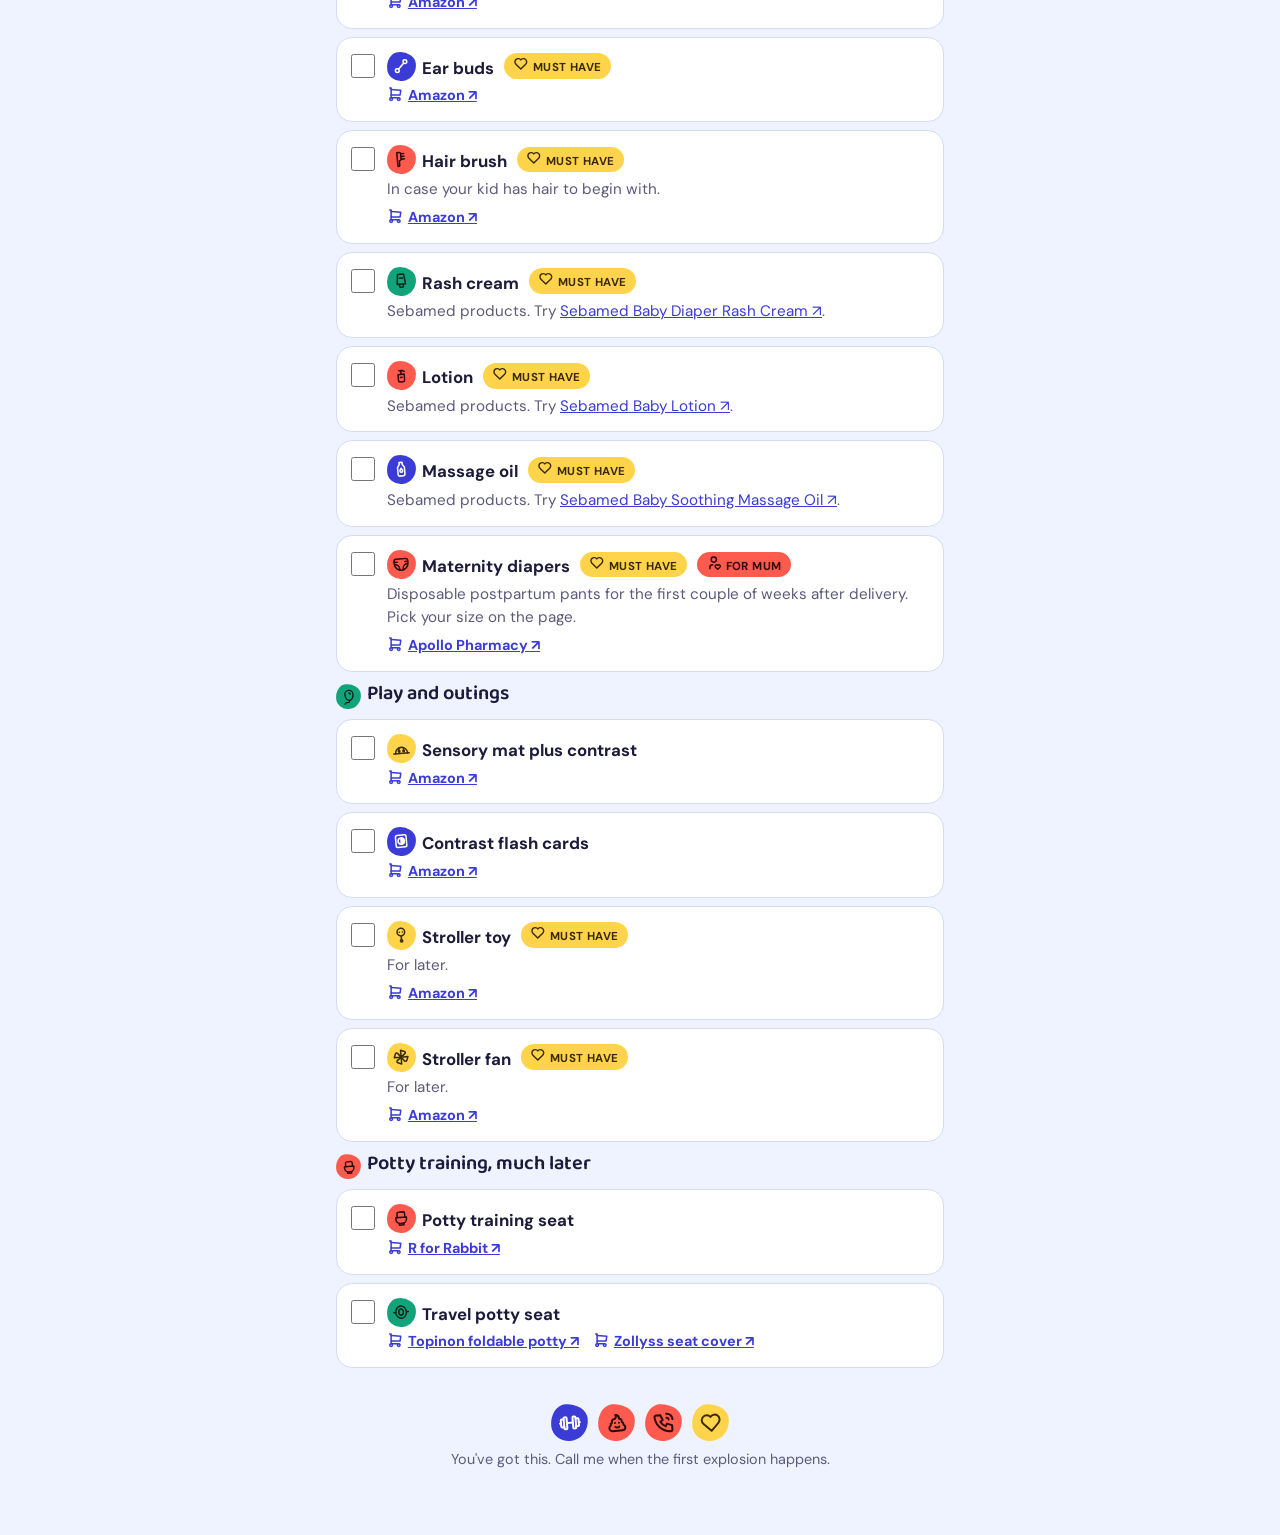
==== commit 7dcaf517: "Baby Prep: Sebamed links inside the notes, and maternity diapers for mum Move the rash cream, lotion" ====
--- a/baby-prep/index.html
+++ b/baby-prep/index.html
@@ -151,6 +151,7 @@
 .chip .ic{margin-right:.3em;font-size:.85rem;vertical-align:-1px}
 .chip.must{background:var(--sun);color:var(--sun-ink)}
 .chip.other{border:1.5px solid var(--line);color:var(--muted)}
+.chip.mum{background:var(--trap);color:var(--trap-ink)}
 .item-body{grid-column:2;display:flex;flex-direction:column;gap:6px}
 .note{color:var(--muted);font-size:.95rem}
 .links{display:flex;flex-wrap:wrap;gap:6px 14px;font-weight:700;font-size:.9rem}
@@ -391,9 +392,10 @@
   {n:"Portable nebuliser", e:"nebuliser", v:"Yes", c:"Get any.", l:[[A,"https://amzn.in/d/0hbSRQDB"]]},
   {n:"Ear buds", e:"swab", v:"Yes", c:"", l:[[A,"https://amzn.in/d/0b1JV3pw"]]},
   {n:"Hair brush", e:"hairbrush", v:"Yes", c:"In case your kid has hair to begin with.", l:[[A,"https://amzn.in/d/04DDDQik"]]},
-  {n:"Rash cream", e:"cream-tube", v:"Yes", c:"Sebamed products.", l:[["Apollo Pharmacy","https://www.apollopharmacy.in/otc/sebamed-baby-diaper-rash-cr-100g"]]},
-  {n:"Lotion", e:"lotion", v:"Yes", c:"Sebamed products.", l:[["Apollo Pharmacy","https://www.apollopharmacy.in/otc/sebamed-baby-lotion-100ml"]]},
-  {n:"Massage oil", e:"oil-bottle", v:"Yes", c:"Sebamed products.", l:[["Apollo Pharmacy","https://www.apollopharmacy.in/otc/sebamed-baby-soothing-massage-oil-150ml"]]}
+  {n:"Rash cream", e:"cream-tube", v:"Yes", c:"Sebamed products.", cl:["Sebamed Baby Diaper Rash Cream","https://www.apollopharmacy.in/otc/sebamed-baby-diaper-rash-cr-100g"], l:[]},
+  {n:"Lotion", e:"lotion", v:"Yes", c:"Sebamed products.", cl:["Sebamed Baby Lotion","https://www.apollopharmacy.in/otc/sebamed-baby-lotion-100ml"], l:[]},
+  {n:"Massage oil", e:"oil-bottle", v:"Yes", c:"Sebamed products.", cl:["Sebamed Baby Soothing Massage Oil","https://www.apollopharmacy.in/otc/sebamed-baby-soothing-massage-oil-150ml"], l:[]},
+  {n:"Maternity diapers", e:"diaper", v:"Yes", mum:1, c:"Disposable postpartum pants for the first couple of weeks after delivery. Pick your size on the page.", l:[["Apollo Pharmacy","https://www.apollopharmacy.in/otc/prowee-pregawear-heavy-discharge-panty-s"]]}
  ]},
  {g:"Play and outings", e:"balloon", items:[
   {n:"Sensory mat plus contrast", e:"play-gym", v:"", c:"", l:[[A,"https://amzn.in/d/0fTTgiMX"]]},
@@ -506,11 +508,14 @@
       else if(isMust(it.v)){ch.className="chip must";ch.appendChild(emo("egg"));ch.appendChild(document.createTextNode("Must for first timers"));}
       else{ch.className="chip other";ch.appendChild(emo("question-mark"));ch.appendChild(document.createTextNode(it.v));}
       head.appendChild(ch);}
+    if(it.mum){const m=document.createElement("span");m.className="chip mum";m.appendChild(emo("user-heart"));m.appendChild(document.createTextNode("For mum"));head.appendChild(m);}
     head.appendChild(emo("sparkles","yay plain"));
     li.appendChild(cb);li.appendChild(head);
     if(it.c||it.l.length){
       const body=document.createElement("div");body.className="item-body";
-      if(it.c){const p=document.createElement("p");p.className="note";p.textContent=it.c;body.appendChild(p);}
+      if(it.c){const p=document.createElement("p");p.className="note";p.textContent=it.c;
+        if(it.cl){const a=document.createElement("a");a.href=it.cl[1];a.target="_blank";a.rel="noopener";a.textContent=it.cl[0]+" ↗";p.appendChild(document.createTextNode(" Try "));p.appendChild(a);p.appendChild(document.createTextNode("."));}
+        body.appendChild(p);}
       if(it.l.length){const d=document.createElement("div");d.className="links";
         it.l.forEach(([t,u])=>{const a=document.createElement("a");a.href=u;a.target="_blank";a.rel="noopener";a.appendChild(emo("shopping-cart"));a.appendChild(document.createTextNode(t+" ↗"));d.appendChild(a);});
         body.appendChild(d);}
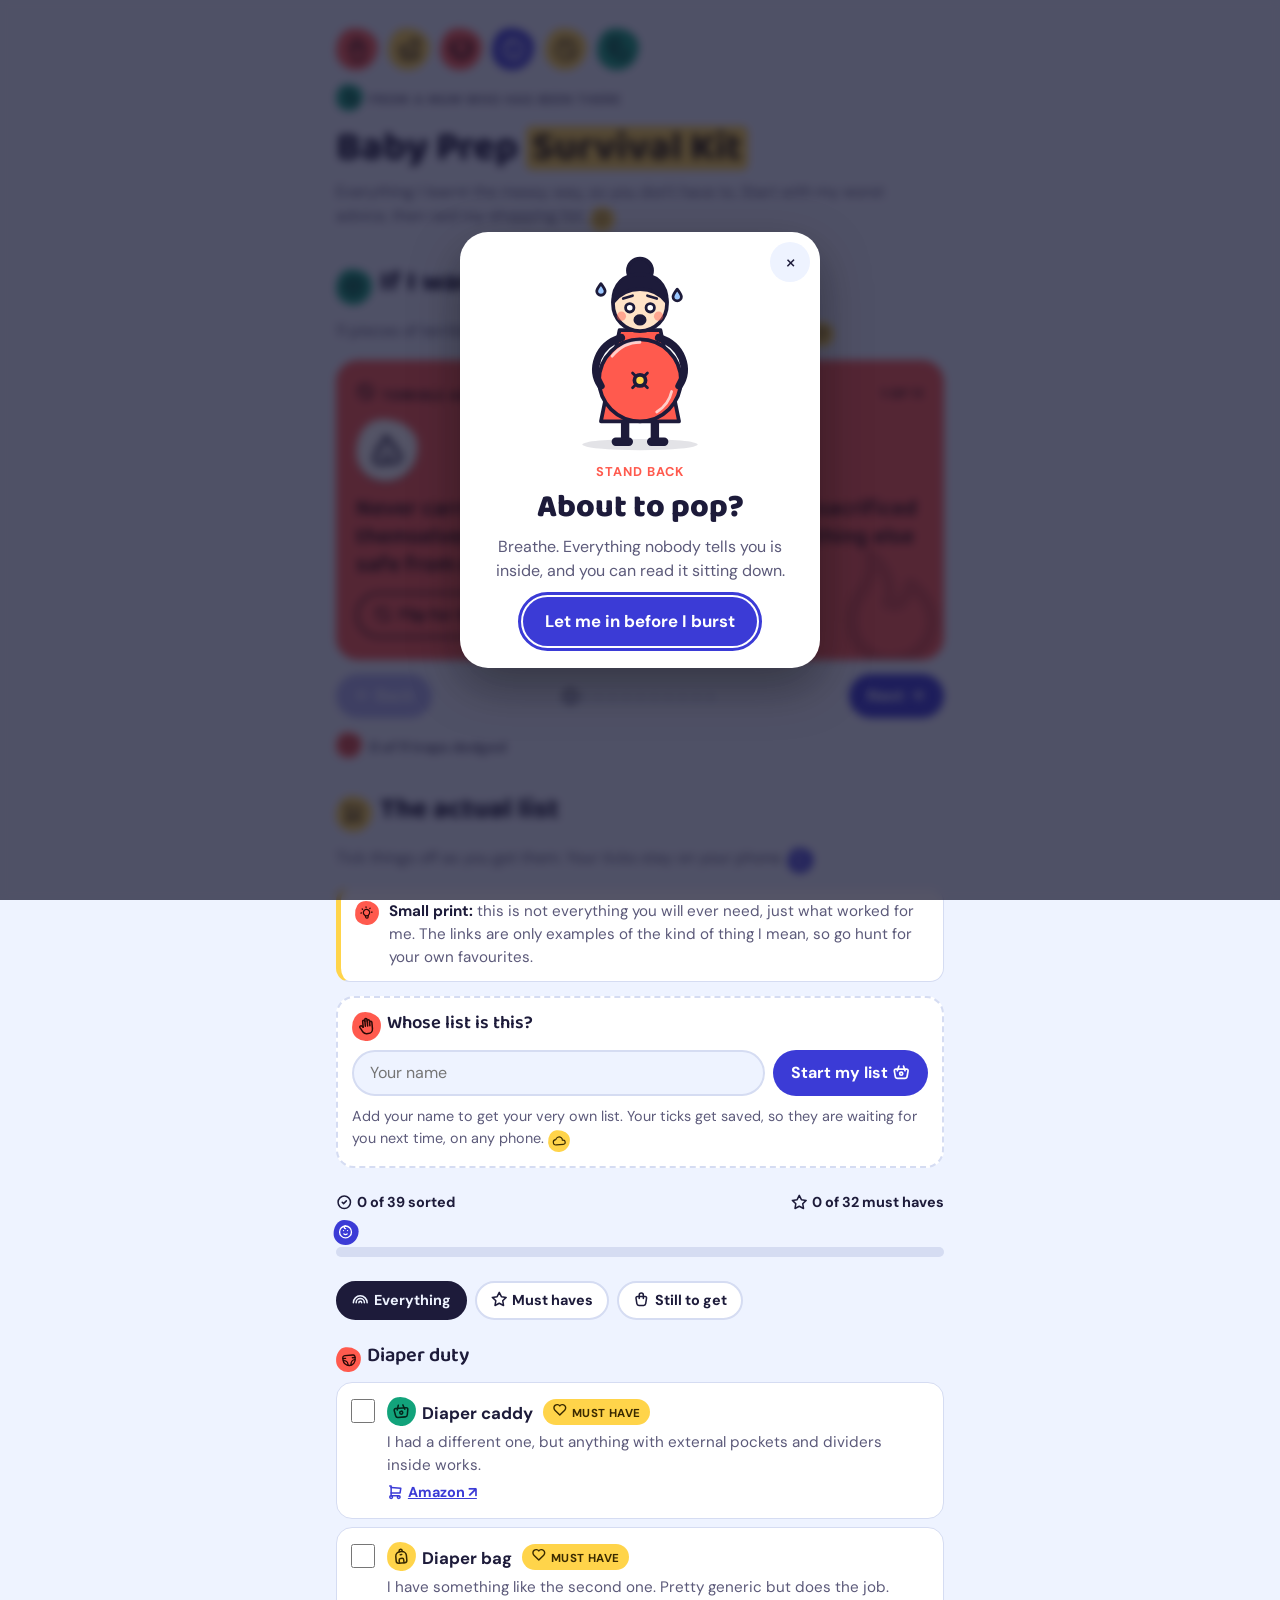
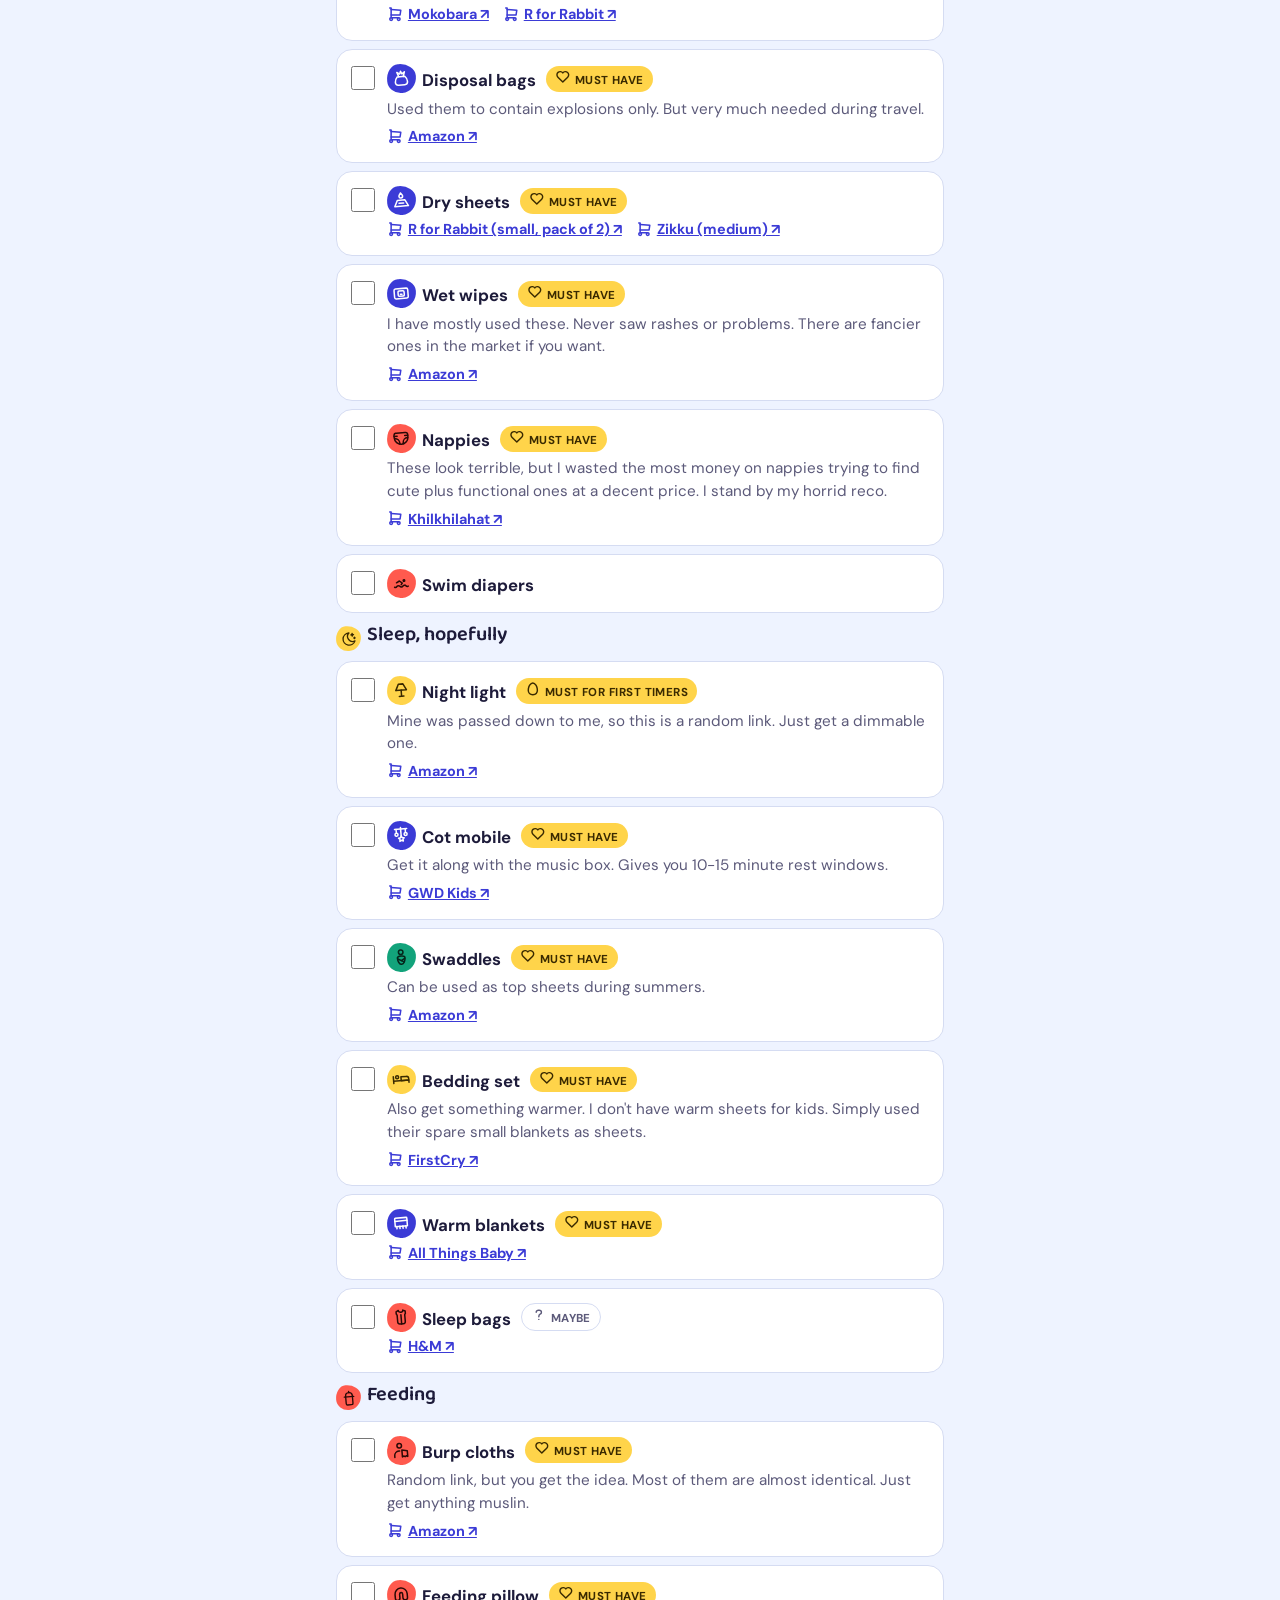
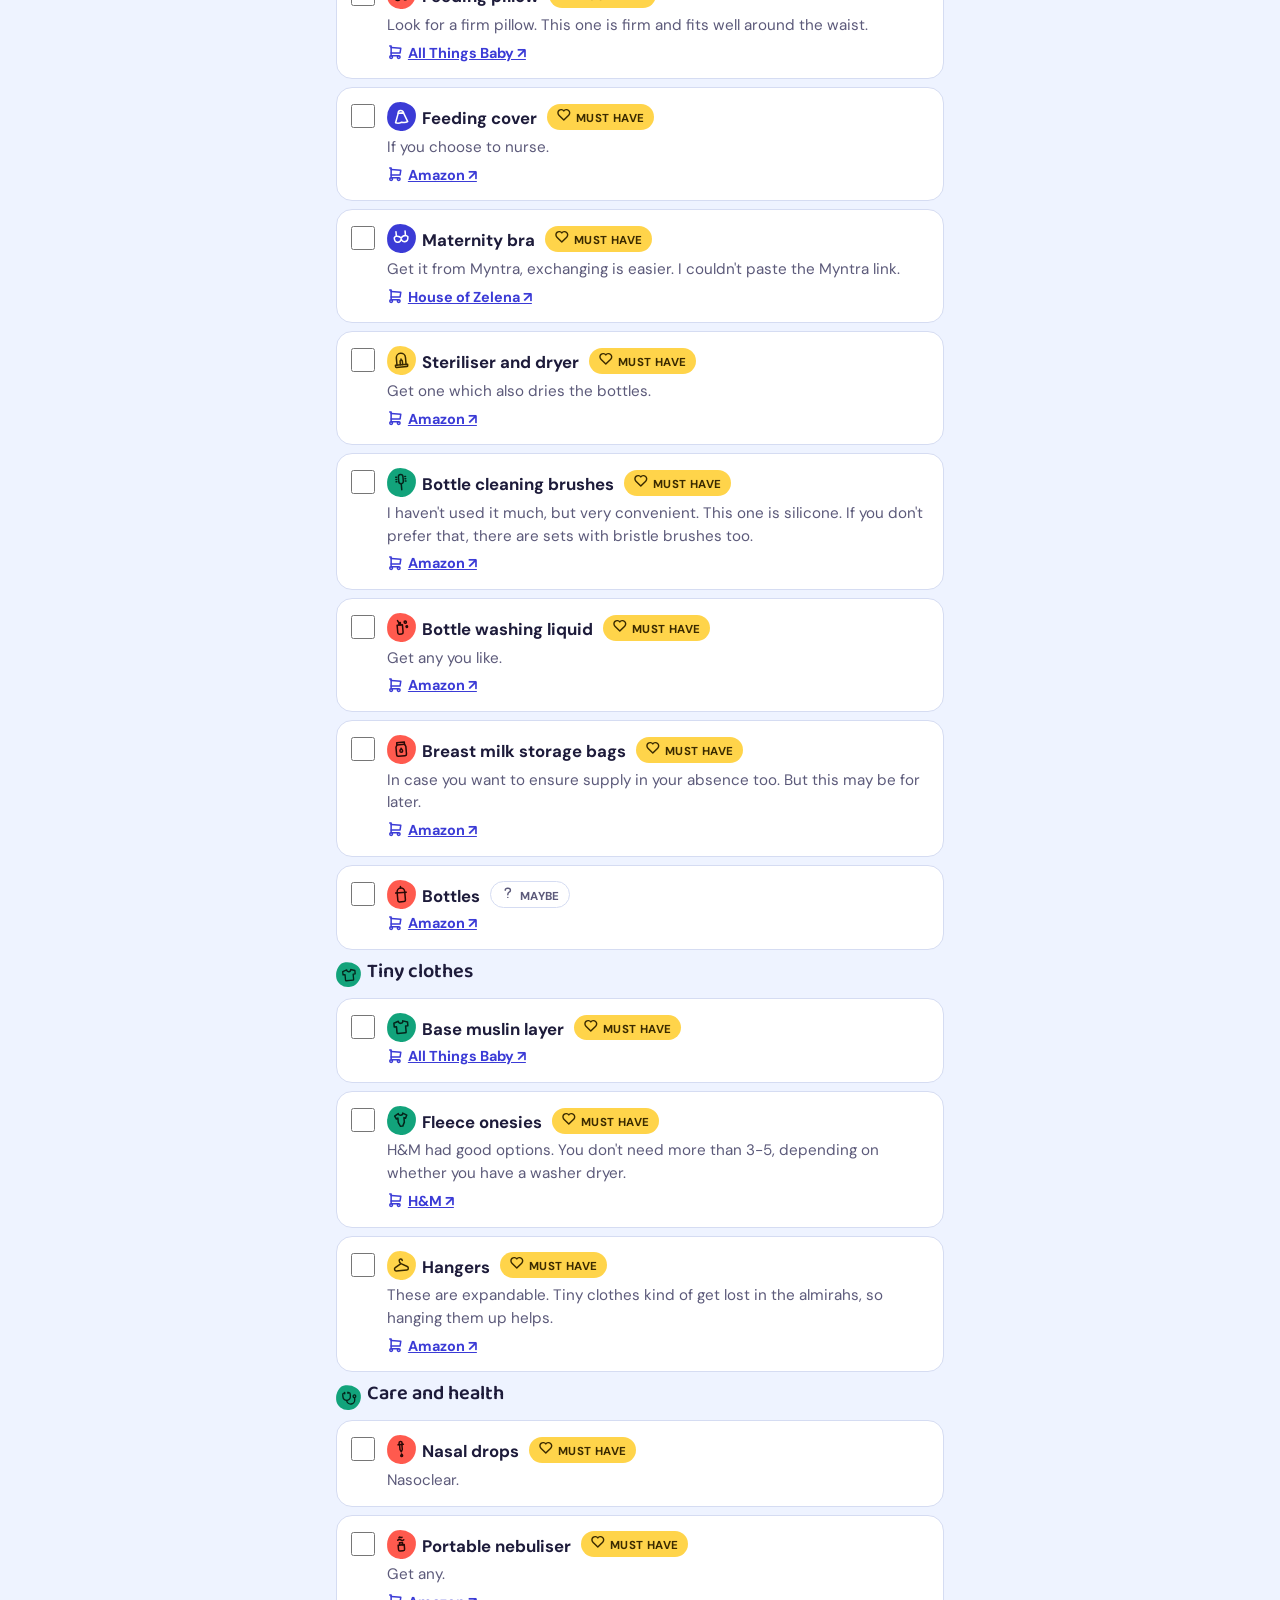
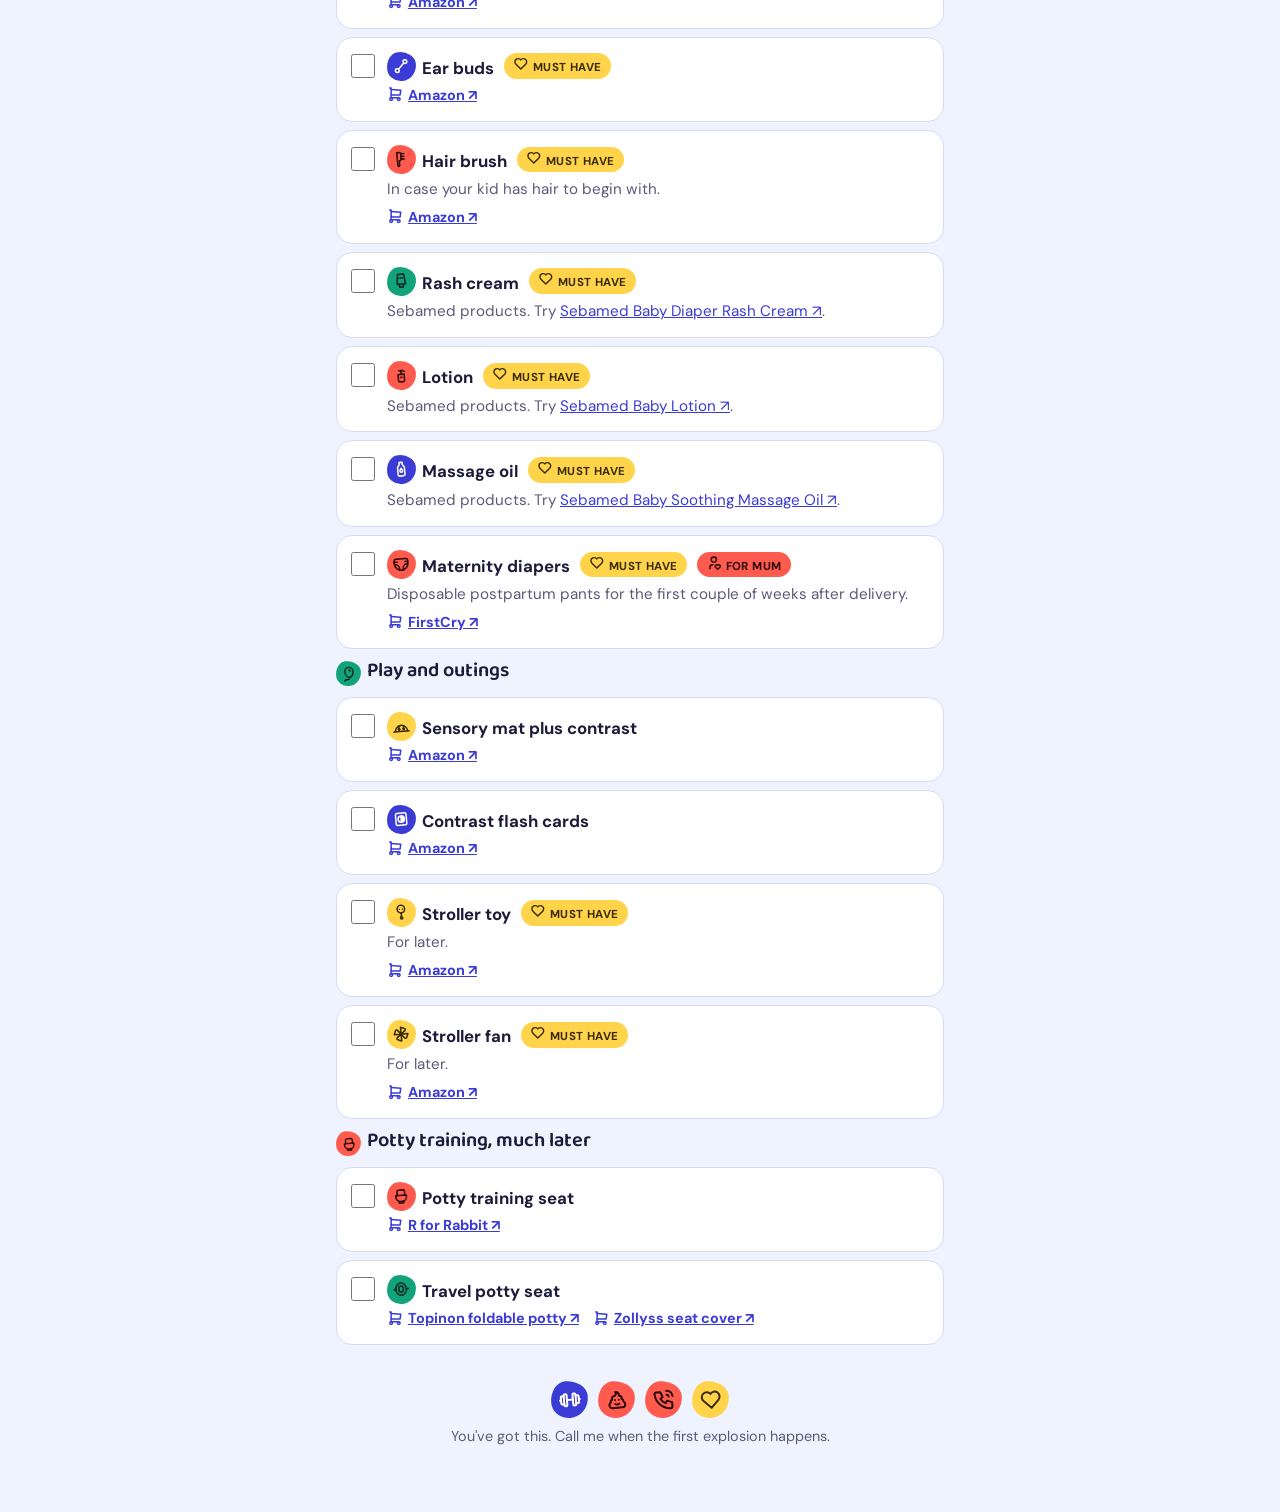
==== commit 3e8f9367: "Baby Prep: use the FirstCry link for maternity diapers Co-Authored-By: Claude Opus 5.5 <noreply@anth" ====
--- a/baby-prep/index.html
+++ b/baby-prep/index.html
@@ -395,7 +395,7 @@
   {n:"Rash cream", e:"cream-tube", v:"Yes", c:"Sebamed products.", cl:["Sebamed Baby Diaper Rash Cream","https://www.apollopharmacy.in/otc/sebamed-baby-diaper-rash-cr-100g"], l:[]},
   {n:"Lotion", e:"lotion", v:"Yes", c:"Sebamed products.", cl:["Sebamed Baby Lotion","https://www.apollopharmacy.in/otc/sebamed-baby-lotion-100ml"], l:[]},
   {n:"Massage oil", e:"oil-bottle", v:"Yes", c:"Sebamed products.", cl:["Sebamed Baby Soothing Massage Oil","https://www.apollopharmacy.in/otc/sebamed-baby-soothing-massage-oil-150ml"], l:[]},
-  {n:"Maternity diapers", e:"diaper", v:"Yes", mum:1, c:"Disposable postpartum pants for the first couple of weeks after delivery. Pick your size on the page.", l:[["Apollo Pharmacy","https://www.apollopharmacy.in/otc/prowee-pregawear-heavy-discharge-panty-s"]]}
+  {n:"Maternity diapers", e:"diaper", v:"Yes", mum:1, c:"Disposable postpartum pants for the first couple of weeks after delivery.", l:[["FirstCry","https://fclinks.firstcry.com/obZe/p6ykj9yq"]]}
  ]},
  {g:"Play and outings", e:"balloon", items:[
   {n:"Sensory mat plus contrast", e:"play-gym", v:"", c:"", l:[[A,"https://amzn.in/d/0fTTgiMX"]]},
